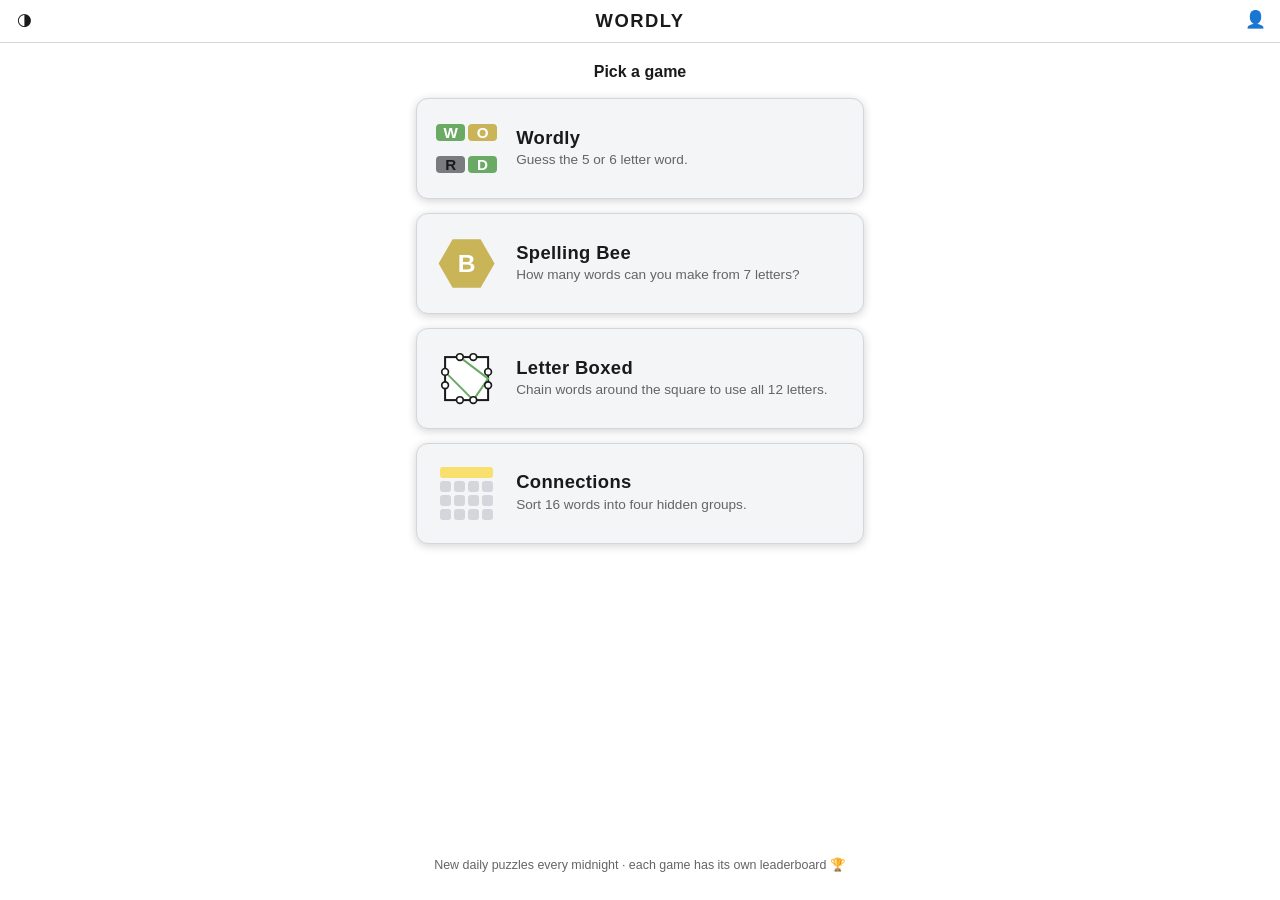
==== public/index.html @ 146ddbc8 "Add Connections; accept NYT-approved Bee words; fit Wordly board to height Connections (/connections" ====
<!DOCTYPE html>
<html lang="en">
<head>
<meta charset="UTF-8">
<meta name="viewport" content="width=device-width, initial-scale=1, viewport-fit=cover, maximum-scale=1">
<meta name="theme-color" content="#121213">
<title>Wordly Games</title>
<script>try{var t=localStorage.getItem("wordly:theme");if(t)document.documentElement.setAttribute("data-theme",t)}catch(e){}</script>
<link rel="stylesheet" href="style.css">
<link rel="stylesheet" href="games.css">
</head>
<body class="game-menu">
<div id="toast-container" class="toast-container" aria-live="polite"></div>

<header class="app-header">
  <div class="header-row title-row">
    <div class="header-side">
      <button id="theme-btn" class="icon-btn" aria-label="Change theme" title="Change theme">&#9681;</button>
    </div>
    <h1 class="app-title">WORDLY</h1>
    <div class="header-side header-side-end">
      <button id="player-btn" class="icon-btn" aria-label="Player profile" title="Player profile">&#128100;</button>
    </div>
  </div>
</header>

<main class="menu-main">
  <p id="menu-greeting" class="menu-greeting">Pick a game</p>

  <a class="game-card" href="/wordly">
    <span class="game-icon icon-wordly" aria-hidden="true">
      <span class="t correct">W</span><span class="t present">O</span><span class="t">R</span><span class="t correct">D</span>
    </span>
    <span class="game-info">
      <span class="game-name">Wordly</span>
      <span class="game-desc">Guess the 5 or 6 letter word.</span>
      <span id="status-wordly" class="game-status"></span>
    </span>
  </a>

  <a class="game-card" href="/bee">
    <span class="game-icon icon-bee" aria-hidden="true">
      <svg viewBox="-60 -54 120 108"><polygon points="50,0 25,43.3 -25,43.3 -50,0 -25,-43.3 25,-43.3"></polygon><text x="0" y="0" dy="0.35em">B</text></svg>
    </span>
    <span class="game-info">
      <span class="game-name">Spelling Bee</span>
      <span class="game-desc">How many words can you make from 7 letters?</span>
      <span id="status-bee" class="game-status"></span>
    </span>
  </a>

  <a class="game-card" href="/boxed">
    <span class="game-icon icon-boxed" aria-hidden="true">
      <svg viewBox="0 0 100 100">
        <rect x="18" y="18" width="64" height="64"></rect>
        <polyline points="40,18 82,50 60,82 18,40"></polyline>
        <circle cx="40" cy="18" r="5"></circle><circle cx="60" cy="18" r="5"></circle>
        <circle cx="82" cy="40" r="5"></circle><circle cx="82" cy="60" r="5"></circle>
        <circle cx="40" cy="82" r="5"></circle><circle cx="60" cy="82" r="5"></circle>
        <circle cx="18" cy="40" r="5"></circle><circle cx="18" cy="60" r="5"></circle>
      </svg>
    </span>
    <span class="game-info">
      <span class="game-name">Letter Boxed</span>
      <span class="game-desc">Chain words around the square to use all 12 letters.</span>
      <span id="status-boxed" class="game-status"></span>
    </span>
  </a>

  <a class="game-card" href="/connections">
    <span class="game-icon icon-connections" aria-hidden="true">
      <span class="c t0 bar"></span>
      <span class="c"></span><span class="c"></span><span class="c"></span><span class="c"></span>
      <span class="c"></span><span class="c"></span><span class="c"></span><span class="c"></span>
      <span class="c"></span><span class="c"></span><span class="c"></span><span class="c"></span>
    </span>
    <span class="game-info">
      <span class="game-name">Connections</span>
      <span class="game-desc">Sort 16 words into four hidden groups.</span>
      <span id="status-connections" class="game-status"></span>
    </span>
  </a>

  <p class="menu-foot">New daily puzzles every midnight · each game has its own leaderboard &#127942;</p>
</main>

<script src="common.js"></script>
<script>
(() => {
  const S = Shared;
  S.initShell({ onNameSaved: greet });

  function greet() {
    const name = S.getPlayerName();
    document.getElementById("menu-greeting").textContent = name ? `Hi ${name} — pick a game` : "Pick a game";
  }

  const today = S.todayDateString();
  const set = (id, text, done) => {
    const el = document.getElementById(id);
    el.textContent = text;
    el.classList.toggle("done", !!done);
  };

  // Wordly: summarize both lengths' daily results.
  const wordly = [5, 6]
    .map((len) => {
      const s = S.load(`wordly:daily:${len}:${today}`);
      if (!s || !s.guesses || !s.guesses.length) return null;
      if (!s.over) return `${len}-letter in progress`;
      return s.won ? `${len}-letter ✓ in ${s.guesses.length}` : `${len}-letter ✗`;
    })
    .filter(Boolean);
  set("status-wordly", wordly.length ? `Today: ${wordly.join(" · ")}` : "Today's words are waiting", wordly.length);

  const bee = S.load(`bee:daily:${today}`);
  if (bee && bee.found && bee.found.length) {
    set("status-bee", `Today: ${bee.rank} · ${bee.score} pts · ${bee.found.length} words`, true);
  } else {
    set("status-bee", "Today's hive is waiting");
  }

  const boxed = S.load(`boxed:daily:${today}`);
  if (boxed && boxed.solved) {
    set("status-boxed", `Today: ✓ solved in ${boxed.words.length} words`, true);
  } else if (boxed && boxed.started) {
    set("status-boxed", "Today: in progress", true);
  } else {
    set("status-boxed", "Today's box is waiting");
  }

  const conn = S.load(`connections:daily:${today}`);
  if (conn && conn.over) {
    set(
      "status-connections",
      conn.won
        ? `Today: ✓ solved · ${conn.mistakes} mistake${conn.mistakes === 1 ? "" : "s"}`
        : `Today: ✗ ${(conn.solved || []).length}/4 groups`,
      true
    );
  } else if (conn && conn.started) {
    set("status-connections", `Today: in progress · ${(conn.solved || []).length}/4 groups`, true);
  } else {
    set("status-connections", "Today's puzzle is waiting");
  }

  greet();
})();
</script>
</body>
</html>
---- public/style.css ----
/* ---------- Theme definitions ---------- */
:root,
[data-theme="dark"] {
  --color-bg: #121213;
  --color-surface: #1a1a1b;
  --color-text: #ffffff;
  --color-text-dim: #9aa0a6;
  --color-border: #3a3a3c;
  --color-border-strong: #565758;
  --color-accent: #538d4e;

  --color-correct: #538d4e;
  --color-present: #b59f3b;
  --color-absent: #3a3a3c;
  --key-text-on-color: #ffffff;

  --color-key-bg: #818384;
  --color-key-text: #ffffff;
  --color-modal-overlay: rgba(0, 0, 0, 0.6);
  --color-danger: #d24949;
}

[data-theme="light"] {
  --color-bg: #ffffff;
  --color-surface: #f4f5f6;
  --color-text: #1a1a1b;
  --color-text-dim: #626466;
  --color-border: #d3d6da;
  --color-border-strong: #878a8c;
  --color-accent: #6aaa64;

  --color-correct: #6aaa64;
  --color-present: #c9b458;
  --color-absent: #787c7e;
  --key-text-on-color: #ffffff;

  --color-key-bg: #d3d6da;
  --color-key-text: #1a1a1b;
  --color-modal-overlay: rgba(0, 0, 0, 0.4);
  --color-danger: #d24949;
}

/* ---------- Neon Standard ---------- */
[data-theme="neon-standard"] {
  --color-on-accent: #000000;
  --color-bg: #0d0e12;
  --color-surface: #15161d;
  --color-text: #ffffff;
  --color-text-dim: #8e95a5;
  --color-border: #2a2d3a;
  --color-border-strong: #3f4458;
  --color-accent: #39ff14;

  --color-correct: #39ff14;
  --color-present: #ffe600;
  --color-absent: #1a1c24;
  --key-text-on-color: #000000;

  --color-key-bg: #222530;
  --color-key-text: #ffffff;
  --color-modal-overlay: rgba(0, 0, 0, 0.8);
  --color-danger: #ff3366;
}

html[data-theme="neon-standard"] .tile.correct {
  box-shadow: 0 0 12px #39ff14, inset 0 0 4px #39ff14 !important;
}
html[data-theme="neon-standard"] .tile.present {
  box-shadow: 0 0 12px #ffe600, inset 0 0 4px #ffe600 !important;
}

/* ---------- Neon City ---------- */
[data-theme="neon-city"] {
  --color-on-accent: #0b071e;
  --color-bg: #0b071e;
  --color-surface: #140e33;
  --color-text: #00e5ff;
  --color-text-dim: #9955ff;
  --color-border: #362a5c;
  --color-border-strong: #8b00ff;
  --color-accent: #00e5ff;

  --color-correct: #8b00ff;
  --color-present: #150f37;
  --color-absent: #150f37;
  --key-text-on-color: #00e5ff;

  --color-key-bg: #1e1542;
  --color-key-text: #00e5ff;
  --color-modal-overlay: rgba(5, 2, 20, 0.85);
  --color-danger: #ff007f;
}

/* Base Tile Styling (Dark Indigo Box with Cyan Text) */
html[data-theme="neon-city"] .tile {
  background: #181238 !important;
  border: 2px solid #362a5c !important;
  color: #bb55ff !important;
  border-radius: 8px !important;
}

/* Filled (Typing before submit) */
html[data-theme="neon-city"] .tile.filled {
  border-color: #00e5ff !important;
  box-shadow: 0 0 6px rgba(0, 229, 255, 0.4) !important;
  color: #00e5ff !important;
}

/* Correct Spot (Purple Background + Cyan Border & Glow + Cyan Text) */
html[data-theme="neon-city"] .tile.correct {
  background: #7a00e6 !important;
  border: 2px solid #00e5ff !important;
  box-shadow: 0 0 12px #00e5ff, inset 0 0 6px #00e5ff !important;
  color: #ffffff !important;
  font-weight: 800;
}

/* Present Spot (Dark Background + Yellow Neon Border & Yellow Glow + Yellow Text) */
html[data-theme="neon-city"] .tile.present {
  background: #150f37 !important;
  border: 2px solid #ffff00 !important;
  box-shadow: 0 0 12px #ffff00, inset 0 0 4px #ffff00 !important;
  color: #ffff00 !important;
  font-weight: 800;
}

/* Absent Spot (Dark Fill + Faint Purple Outline) */
html[data-theme="neon-city"] .tile.absent {
  background: #110b2b !important;
  border: 2px solid #2d2050 !important;
  color: #3e3263 !important;
  box-shadow: none !important;
}

/* ---------- Neon City Keyboard ---------- */
html[data-theme="neon-city"] .key {
  background: #1a123d !important;
  color: #00e5ff !important;
  border: 1px solid #3a2b6e !important;
  border-radius: 6px !important;
  box-shadow: 0 0 4px rgba(139, 0, 255, 0.2) !important;
}

/* Keyboard - Correct Keys (Glowing Purple & Cyan) */
html[data-theme="neon-city"] .key.correct {
  background: #7a00e6 !important;
  color: #ffffff !important;
  border: 1px solid #00e5ff !important;
  box-shadow: 0 0 10px #00e5ff !important;
}

/* Keyboard - Present Keys (Glowing Yellow) */
html[data-theme="neon-city"] .key.present {
  background: #150f37 !important;
  color: #ffff00 !important;
  border: 1px solid #ffff00 !important;
  box-shadow: 0 0 10px #ffff00 !important;
}

/* Keyboard - Absent/Eliminated Keys */
html[data-theme="neon-city"] .key.absent {
  background: #0d0824 !important;
  color: #3e3263 !important;
  border-color: #1e153b !important;
  opacity: 0.5;
  box-shadow: none !important;
}

/* ---------- Neon 80s ---------- */
[data-theme="neon80s"] {
  --color-bg: #050810;
  --color-surface: #0c1226;
  --color-text: #00d9ff;
  --color-text-dim: #ff007f;
  --color-border: #1a2440;
  --color-border-strong: #00d9ff;
  --color-accent: #ff6b00;

  --color-correct: #ff6b00;
  --color-present: #00d9ff;
  --color-absent: #0c1226;
  --key-text-on-color: #050810;

  --color-key-bg: #141c38;
  --color-key-text: #00d9ff;
  --color-modal-overlay: rgba(0, 0, 0, 0.85);
  --color-danger: #ff3b3b;
}

html[data-theme="neon80s"] .tile {
  border: 2px solid #00d9ff !important;
  box-shadow: 0 0 6px #00d9ff !important;
  color: #00d9ff !important;
}

html[data-theme="neon80s"] .tile.correct {
  border: 2px solid #ff007f !important;
  box-shadow: 0 0 12px #ff6b00, 0 0 6px #ff007f !important;
  background: #ff6b00 !important;
  color: #050810 !important;
  font-weight: 800;
}

html[data-theme="neon80s"] .tile.present {
  border: 2px solid #ff6b00 !important;
  box-shadow: 0 0 12px #00d9ff !important;
  background: #00d9ff !important;
  color: #050810 !important;
  font-weight: 800;
}

html[data-theme="neon80s"] .tile.absent {
  border: 2px solid #00d9ff !important;
  box-shadow: 0 0 4px #00d9ff !important;
  color: #00d9ff !important;
  background: #0c1226 !important;
  opacity: 0.8;
}

html[data-theme="neon80s"] .key {
  border: 1px solid #00d9ff !important;
  box-shadow: 0 0 4px rgba(0, 217, 255, 0.3) !important;
}

html[data-theme="neon80s"] .key.correct {
  background: #ff6b00 !important;
  color: #050810 !important;
  border-color: #ff007f !important;
  box-shadow: 0 0 8px #ff6b00 !important;
}

html[data-theme="neon80s"] .key.present {
  background: #00d9ff !important;
  color: #050810 !important;
  border-color: #ff6b00 !important;
  box-shadow: 0 0 8px #00d9ff !important;
}

html[data-theme="neon80s"] .key.absent {
  background: #0c1226 !important;
  color: #2c3d66 !important;
  border-color: #1a2440 !important;
  opacity: 0.5;
  box-shadow: none !important;
}

/* ---------- Synthwave ---------- */
[data-theme="synthwave"] {
  --color-bg: #0d0221;
  --color-surface: #1a0b34;
  --color-text: #f5e9ff;
  --color-text-dim: #a68fd6;
  --color-border: #3a1f66;
  --color-border-strong: #ff2ec4;
  --color-accent: #ff2ec4;

  --color-correct: #00fff0;
  --color-present: #ff2ec4;
  --color-absent: #150a2b;
  --key-text-on-color: #0d0221;

  --color-key-bg: #2a1750;
  --color-key-text: #f5e9ff;
  --color-modal-overlay: rgba(0, 0, 0, 0.7);
  --color-danger: #ff4d6d;
}

/* Base Tile Styling */
html[data-theme="synthwave"] .tile {
  background: #1a0b34 !important;
  border: 2px solid #3a1f66 !important;
  color: #a68fd6 !important;
  border-radius: 8px !important;
}

/* Filled (Typing before submit) */
html[data-theme="synthwave"] .tile.filled {
  border-color: #ff2ec4 !important;
  box-shadow: 0 0 6px rgba(255, 46, 196, 0.4) !important;
  color: #f5e9ff !important;
}

/* Correct Spot (Cyan Fill + Hot Pink Glow Border) */
html[data-theme="synthwave"] .tile.correct {
  background: #00fff0 !important;
  border: 2px solid #ff2ec4 !important;
  box-shadow: 0 0 12px #ff2ec4, inset 0 0 4px #00fff0 !important;
  color: #0d0221 !important;
  font-weight: 800;
}

/* Present Spot (Hot Pink Fill + Cyan Glow Border) */
html[data-theme="synthwave"] .tile.present {
  background: #ff2ec4 !important;
  border: 2px solid #00fff0 !important;
  box-shadow: 0 0 12px #00fff0, inset 0 0 4px #ff2ec4 !important;
  color: #ffffff !important;
  font-weight: 800;
}

/* Absent Spot (Darkened Purple Box) */
html[data-theme="synthwave"] .tile.absent {
  background: #120726 !important;
  border: 2px solid #28124d !important;
  color: #4d3175 !important;
  box-shadow: none !important;
}

/* ---------- Synthwave Keyboard ---------- */
html[data-theme="synthwave"] .key {
  background: #1f0f3d !important;
  color: #f5e9ff !important;
  border: 1px solid #3a1f66 !important;
  border-radius: 6px !important;
  box-shadow: 0 0 4px rgba(255, 46, 196, 0.2) !important;
}

/* Keyboard - Correct Keys (Cyan Fill + Pink Glow) */
html[data-theme="synthwave"] .key.correct {
  background: #00fff0 !important;
  color: #0d0221 !important;
  border: 1px solid #ff2ec4 !important;
  box-shadow: 0 0 10px #ff2ec4 !important;
}

/* Keyboard - Present Keys (Pink Fill + Cyan Glow) */
html[data-theme="synthwave"] .key.present {
  background: #ff2ec4 !important;
  color: #ffffff !important;
  border: 1px solid #00fff0 !important;
  box-shadow: 0 0 10px #00fff0 !important;
}

/* Keyboard - Absent/Eliminated Keys (Dark & Dimmed) */
html[data-theme="synthwave"] .key.absent {
  background: #120726 !important;
  color: #4d3175 !important;
  border-color: #231242 !important;
  opacity: 0.45 !important;
  box-shadow: none !important;
}

/* ---------- Christmas ---------- */
[data-theme="christmas"] {
  --color-bg: #0b2410;
  --color-surface: #123018;
  --color-text: #fdf6f0;
  --color-text-dim: #a8c9ac;
  --color-border: #1f4726;
  --color-border-strong: #2e5c37;
  --color-accent: #c41e3a;

  --color-correct: #2e7d32;
  --color-present: #c41e3a;
  --color-absent: #5a121d;
  --key-text-on-color: #ffffff;

  --color-key-bg: #1f4726;
  --color-key-text: #fdf6f0;
  --color-modal-overlay: rgba(0, 0, 0, 0.65);
  --color-danger: #c41e3a;
}

html[data-theme="christmas"] .tile {
  border: 2px solid #1f4726 !important;
}

html[data-theme="christmas"] .tile.correct {
  background: #2e7d32 !important;
  border: 2px solid #c41e3a !important;
  box-shadow: 0 0 8px #c41e3a !important;
  color: #ffffff !important;
}

html[data-theme="christmas"] .tile.present {
  background: #c41e3a !important;
  border: 2px solid #2e7d32 !important;
  box-shadow: 0 0 8px #2e7d32 !important;
  color: #ffffff !important;
}

html[data-theme="christmas"] .tile.absent {
  background: #123018 !important;
  border: 2px solid #5a121d !important;
  color: #a8c9ac !important;
}

html[data-theme="christmas"] .key.present {
  background: #c41e3a !important;
  color: #ffffff !important;
}

html[data-theme="christmas"] .key.absent {
  background: #5a121d !important;
  color: #d19ca4 !important;
  opacity: 0.8;
}

/* ---------- Spooky ---------- */
[data-theme="spooky"] {
  --color-bg: #060a08;
  --color-surface: #0d140f;
  --color-text: #dff5e1;
  --color-text-dim: #7fa88a;
  --color-border: #1c2e20;
  --color-border-strong: #2c452f;
  --color-accent: #7cb342;

  --color-correct: #4f7942;
  --color-present: #5e3a7e;
  --color-absent: #2a1838; /* Dark Purple for eliminated letters */
  --key-text-on-color: #ffffff;

  --color-key-bg: #1c2e20;
  --color-key-text: #dff5e1;
  --color-modal-overlay: rgba(0, 0, 0, 0.75);
  --color-danger: #c94f4f;
}

html[data-theme="spooky"] .tile {
  border: 2px solid #1c2e20 !important;
}

html[data-theme="spooky"] .tile.correct {
  background: #4f7942 !important; /* Green tile */
  border: 2px solid #5e3a7e !important; /* Purple outline on Green tile */
  box-shadow: 0 0 8px #5e3a7e !important;
  color: #ffffff !important;
}

html[data-theme="spooky"] .tile.present {
  background: #5e3a7e !important; /* Purple tile */
  border: 2px solid #4f7942 !important; /* Green outline on Purple tile */
  box-shadow: 0 0 8px #4f7942 !important;
  color: #ffffff !important;
}

html[data-theme="spooky"] .tile.absent {
  background: #0d140f !important;
  border: 2px solid #2a1838 !important;
  color: #7fa88a !important;
}

html[data-theme="spooky"] .key.present {
  background: #5e3a7e !important;
  color: #ffffff !important;
}

html[data-theme="spooky"] .key.absent {
  background: #2a1838 !important; /* Darker Purple for absent keys */
  color: #9f86b5 !important;
  opacity: 0.8;
}

/* ---------- 3D Glossy Bubblegum ---------- */
/* Light glossy-candy palette (dark text on pale tiles/keys) instead of the
   original dark-navy set, so the vibrant pastel background photo reads at
   near-full brightness instead of needing a heavy dark scrim to keep white
   text legible. */
[data-theme="bubblegum-3d"] {
  --color-bg: #fff6fb;
  --color-surface: #fffaf7;
  --color-text: #4a2c46;
  --color-text-dim: #9b7898;
  --color-border: #f3c6de;
  --color-border-strong: #ff8fc0;
  --color-accent: #ff6fae;

  --color-correct: #6fdcc7;
  --color-present: #ff8fc0;
  --color-absent: #ecd9e6;
  --key-text-on-color: #3a1f38;

  --color-key-bg: #ffeef6;
  --color-key-text: #4a2c46;
  --color-modal-overlay: rgba(74, 44, 70, 0.55);
  --color-danger: #ff4d7a;
}

html[data-theme="bubblegum-3d"] .tile {
  border-radius: 12px !important;
  border-width: 1px !important;
}
html[data-theme="bubblegum-3d"] .tile.correct,
html[data-theme="bubblegum-3d"] .tile.present {
  box-shadow: inset -2px -3px 5px rgba(0, 0, 0, 0.3), inset 2px 2px 5px rgba(255, 255, 255, 0.7) !important;
  font-weight: 800;
}

/* ---------- Ocean ---------- */
[data-theme="ocean"] {
  --color-on-accent: #041421;
  --color-bg: #041421;
  --color-surface: #0a2236;
  --color-text: #e0f7fc;
  --color-text-dim: #5c9ebb;
  --color-border: #133957;
  --color-border-strong: #00f0ff;
  --color-accent: #00f0ff;

  --color-correct: #0b3859;
  --color-present: #082e38;
  --color-absent: #06111a;
  --key-text-on-color: #00f0ff;

  --color-key-bg: #0c2b42;
  --color-key-text: #e0f7fc;
  --color-modal-overlay: rgba(2, 10, 18, 0.85);
  --color-danger: #ff5252;
}

/* Base Tile Styling */
html[data-theme="ocean"] .tile {
  background: #0a2236 !important;
  border: 2px solid #133957 !important;
  color: #5c9ebb !important;
  border-radius: 8px !important;
}

/* Filled (Typing before submit) */
html[data-theme="ocean"] .tile.filled {
  border-color: #00f0ff !important;
  box-shadow: 0 0 8px rgba(0, 240, 255, 0.4) !important;
  color: #e0f7fc !important;
}

/* Correct Spot (Bioluminescent Cyan Glowing Box) */
html[data-theme="ocean"] .tile.correct {
  background: #0b3859 !important;
  border: 2px solid #00f0ff !important;
  box-shadow: 0 0 14px #00f0ff, inset 0 0 6px #00f0ff !important;
  color: #ffffff !important;
  font-weight: 800;
}

/* Present Spot (Seafoam Green Glowing Box) */
html[data-theme="ocean"] .tile.present {
  background: #082e38 !important;
  border: 2px solid #20b2aa !important;
  box-shadow: 0 0 12px #20b2aa, inset 0 0 4px #20b2aa !important;
  color: #a8f5e9 !important;
  font-weight: 800;
}

/* Absent Spot (Dark Deep-Trench Box) */
html[data-theme="ocean"] .tile.absent {
  background: #06111a !important;
  border: 2px solid #0d2233 !important;
  color: #2a4d6c !important;
  box-shadow: none !important;
}

/* ---------- Ocean Keyboard ---------- */
html[data-theme="ocean"] .key {
  background: #0d2b42 !important;
  color: #e0f7fc !important;
  border: 1px solid #1a4263 !important;
  border-radius: 6px !important;
  box-shadow: 0 0 4px rgba(0, 240, 255, 0.2) !important;
}

/* Keyboard - Correct Keys (Cyan Glow) */
html[data-theme="ocean"] .key.correct {
  background: #0b3859 !important;
  color: #ffffff !important;
  border: 1px solid #00f0ff !important;
  box-shadow: 0 0 10px #00f0ff !important;
}

/* Keyboard - Present Keys (Seafoam Glow) */
html[data-theme="ocean"] .key.present {
  background: #082e38 !important;
  color: #a8f5e9 !important;
  border: 1px solid #20b2aa !important;
  box-shadow: 0 0 10px #20b2aa !important;
}

/* Keyboard - Absent/Eliminated Keys (Dark & Faded) */
html[data-theme="ocean"] .key.absent {
  background: #050d14 !important;
  color: #2a4d6c !important;
  border-color: #0c1a26 !important;
  opacity: 0.45 !important;
  box-shadow: none !important;
}

/* ---------- Sunset ---------- */
/* Built around the user's reference photo: blazing red-orange sky over a
   long pier, golden sun at the horizon, electric-blue surf, navy sea.
   Correct = ocean blue (the sky's complement), present = golden sun,
   absent = deep sea navy; coral-orange accents echo the clouds. */
[data-theme="sunset"] {
  --color-bg: #0b1828;
  --color-surface: #11243a;
  --color-text: #fff3e6;
  --color-text-dim: #c9b3a4;
  --color-border: #2b4a6a;
  --color-border-strong: #f0643a;
  --color-accent: #f0643a;
  --color-on-accent: #1a0905;

  --color-correct: #1f8fd0;
  --color-present: #f5b335;
  --color-absent: #0d1d30;
  --key-text-on-color: #1a1205;

  --color-key-bg: #10243a;
  --color-key-text: #fff3e6;
  --color-modal-overlay: rgba(5, 10, 18, 0.82);
  --color-danger: #ff5c5c;
  --bee-center: #f5b335;
  --bee-center-text: #1a1205;
}

html[data-theme="sunset"] .tile {
  background: rgba(11, 26, 44, 0.84) !important;
  border: 2px solid #2b4a6a !important;
  border-radius: 7px !important;
  color: #fff3e6 !important;
}
html[data-theme="sunset"] .tile.filled {
  border-color: #ff8a5c !important;
  box-shadow: 0 0 8px rgba(240, 100, 58, 0.5) !important;
}
html[data-theme="sunset"] .tile.correct {
  background: linear-gradient(160deg, #3bb0ec, #1468a8) !important;
  border: 2px solid #9fe3ff !important;
  box-shadow: 0 0 14px rgba(59, 176, 236, 0.6), inset 0 0 6px rgba(159, 227, 255, 0.45) !important;
  color: #ffffff !important;
  font-weight: 800;
}
html[data-theme="sunset"] .tile.present {
  background: linear-gradient(160deg, #ffd166, #e8962a) !important;
  border: 2px solid #fff0b8 !important;
  box-shadow: 0 0 14px rgba(255, 196, 80, 0.65), inset 0 0 6px rgba(255, 240, 184, 0.5) !important;
  color: #1a1205 !important;
  font-weight: 800;
}
html[data-theme="sunset"] .tile.absent {
  background: #0a1626 !important;
  border: 2px solid #182c44 !important;
  color: #5d7690 !important;
  box-shadow: none !important;
}
html[data-theme="sunset"] .key {
  background: #10243a !important;
  color: #fff3e6 !important;
  border: 1px solid #2f5072 !important;
  border-radius: 7px !important;
  box-shadow: 0 0 4px rgba(240, 100, 58, 0.12) !important;
}
html[data-theme="sunset"] .key.correct {
  background: #1f8fd0 !important;
  color: #ffffff !important;
  border-color: #9fe3ff !important;
  box-shadow: 0 0 10px rgba(59, 176, 236, 0.55) !important;
}
html[data-theme="sunset"] .key.present {
  background: #f5b335 !important;
  color: #1a1205 !important;
  border-color: #fff0b8 !important;
  box-shadow: 0 0 10px rgba(255, 196, 80, 0.55) !important;
}
html[data-theme="sunset"] .key.absent {
  background: #081320 !important;
  color: #5d7690 !important;
  border-color: #142538 !important;
  box-shadow: none !important;
  opacity: 1 !important;
}

/* ---------- Forest ---------- */
/* Built around the user's reference art: a misty night forest split by a
   glowing magenta river, with teal will-o'-wisp lights in the trees.
   Correct = teal glow, present = magenta river glow, absent = the dark
   blue-green of the pines. */
[data-theme="forest"] {
  --color-bg: #020c10;
  --color-surface: #0a1a20;
  --color-text: #e8f4f2;
  --color-text-dim: #93b4bf;
  --color-border: #1c3440;
  --color-border-strong: #3a6a7a;
  --color-accent: #f236c1;
  --color-on-accent: #1a0418;

  --color-correct: #17b89f;
  --color-present: #e232b8;
  --color-absent: #081419;
  --key-text-on-color: #03100f;

  --color-key-bg: #0b1c22;
  --color-key-text: #e8f4f2;
  --color-modal-overlay: rgba(1, 6, 9, 0.82);
  --color-danger: #ff5c7a;
  --bee-center: #f236c1;
  --bee-center-text: #1a0418;
}

html[data-theme="forest"] .tile {
  background: rgba(8, 22, 28, 0.86) !important;
  border: 2px solid #1f3a46 !important;
  border-radius: 7px !important;
  color: #e8f4f2 !important;
}
html[data-theme="forest"] .tile.filled {
  border-color: #3ff0d8 !important;
  box-shadow: 0 0 8px rgba(63, 240, 216, 0.45) !important;
}
html[data-theme="forest"] .tile.correct {
  background: linear-gradient(160deg, #22d6b8, #0f8f7c) !important;
  border: 2px solid #8ffff0 !important;
  box-shadow: 0 0 14px rgba(63, 240, 216, 0.6), inset 0 0 6px rgba(143, 255, 240, 0.45) !important;
  color: #021614 !important;
  font-weight: 800;
}
html[data-theme="forest"] .tile.present {
  background: linear-gradient(160deg, #f65ad0, #b81f95) !important;
  border: 2px solid #ffb3ec !important;
  box-shadow: 0 0 16px rgba(242, 54, 193, 0.7), inset 0 0 6px rgba(255, 179, 236, 0.45) !important;
  color: #ffffff !important;
  font-weight: 800;
}
html[data-theme="forest"] .tile.absent {
  background: #061117 !important;
  border: 2px solid #122630 !important;
  color: #4f6d78 !important;
  box-shadow: none !important;
}
html[data-theme="forest"] .key {
  background: #0b1c22 !important;
  color: #e8f4f2 !important;
  border: 1px solid #1f3a46 !important;
  border-radius: 7px !important;
  box-shadow: 0 0 4px rgba(63, 240, 216, 0.12) !important;
}
html[data-theme="forest"] .key.correct {
  background: #17b89f !important;
  color: #021614 !important;
  border-color: #8ffff0 !important;
  box-shadow: 0 0 10px rgba(63, 240, 216, 0.55) !important;
}
html[data-theme="forest"] .key.present {
  background: #e232b8 !important;
  color: #ffffff !important;
  border-color: #ffb3ec !important;
  box-shadow: 0 0 10px rgba(242, 54, 193, 0.6) !important;
}
html[data-theme="forest"] .key.absent {
  background: #050e13 !important;
  color: #5a7682 !important;
  border-color: #122630 !important;
  box-shadow: none !important;
  opacity: 1;
}

/* ---------- Halloween ---------- */
/* Built around the user's reference art: painted haunted house under an
   orange moon, violet sky, grinning jack-o'-lanterns. Correct = glowing
   pumpkin orange, present = haunted violet, absent = night indigo, with
   candle-yellow edges like the lit windows. */
[data-theme="halloween"] {
  --color-bg: #0e0a24;
  --color-surface: #191138;
  --color-text: #fbeedc;
  --color-text-dim: #c3a9d6;
  --color-border: #3a2a66;
  --color-border-strong: #f59a2a;
  --color-accent: #f5891f;
  --color-on-accent: #1a0c05;

  --color-correct: #f07a1c;
  --color-present: #8e44c4;
  --color-absent: #130d2c;
  --key-text-on-color: #1a0c05;

  --color-key-bg: #1e1442;
  --color-key-text: #fbeedc;
  --color-modal-overlay: rgba(8, 5, 22, 0.84);
  --color-danger: #ff5a5a;
  --bee-center: #f5891f;
  --bee-center-text: #1a0c05;
}

html[data-theme="halloween"] .tile {
  background: rgba(22, 14, 50, 0.88) !important;
  border: 2px solid #3a2a66 !important;
  border-radius: 7px !important;
  color: #fbeedc !important;
}
html[data-theme="halloween"] .tile.filled {
  border-color: #f5c542 !important;
  box-shadow: 0 0 8px rgba(245, 197, 66, 0.45) !important;
}
html[data-theme="halloween"] .tile.correct {
  background: linear-gradient(160deg, #ffa244, #d9560f) !important;
  border: 2px solid #ffd76a !important;
  box-shadow: 0 0 16px rgba(255, 150, 40, 0.7), inset 0 0 8px rgba(255, 215, 106, 0.55) !important;
  color: #1a0c05 !important;
  font-weight: 800;
}
html[data-theme="halloween"] .tile.present {
  background: linear-gradient(160deg, #a45ad8, #5e2a96) !important;
  border: 2px solid #d4a8ff !important;
  box-shadow: 0 0 14px rgba(164, 90, 216, 0.65), inset 0 0 6px rgba(212, 168, 255, 0.45) !important;
  color: #ffffff !important;
  font-weight: 800;
}
html[data-theme="halloween"] .tile.absent {
  background: #0f0a24 !important;
  border: 2px solid #22184a !important;
  color: #6c5c94 !important;
  box-shadow: none !important;
}
html[data-theme="halloween"] .key {
  background: #1e1442 !important;
  color: #fbeedc !important;
  border: 1px solid #3a2a66 !important;
  border-radius: 7px !important;
  box-shadow: 0 0 4px rgba(245, 137, 31, 0.12) !important;
}
html[data-theme="halloween"] .key.correct {
  background: #f07a1c !important;
  color: #1a0c05 !important;
  border-color: #ffd76a !important;
  box-shadow: 0 0 10px rgba(255, 150, 40, 0.6) !important;
}
html[data-theme="halloween"] .key.present {
  background: #8e44c4 !important;
  color: #ffffff !important;
  border-color: #d4a8ff !important;
  box-shadow: 0 0 10px rgba(164, 90, 216, 0.55) !important;
}
html[data-theme="halloween"] .key.absent {
  background: #0c0820 !important;
  color: #6c5c94 !important;
  border-color: #1d1540 !important;
  box-shadow: none !important;
  opacity: 1;
}

/* ---------- Retro Terminal ---------- */
/* Green-phosphor CRT: monospace everything, glowing text, scanlines (see
   the background rule below). Correct = solid lit block, present = dim
   block with a dashed outline, absent = unlit. */
[data-theme="terminal"] {
  --color-bg: #000000;
  --color-surface: #031003;
  --color-text: #33ff33;
  --color-text-dim: #22b022;
  --color-border: #0f3d0f;
  --color-border-strong: #1f8f1f;
  --color-accent: #33ff33;
  --color-on-accent: #000000;

  --color-correct: #33ff33;
  --color-present: #1f9c1f;
  --color-absent: #000000;
  --key-text-on-color: #000000;

  --color-key-bg: #031003;
  --color-key-text: #33ff33;
  --color-modal-overlay: rgba(0, 0, 0, 0.88);
  --color-danger: #ff3333;
  --bee-center: #33ff33;
  --bee-center-text: #000000;
}

html[data-theme="terminal"] body {
  font-family: "Courier New", Consolas, "Lucida Console", ui-monospace, monospace;
  text-shadow: 0 0 4px rgba(51, 255, 51, 0.45);
}
html[data-theme="terminal"] .tile {
  background: rgba(0, 10, 0, 0.88) !important;
  border: 2px solid #0f5a0f !important;
  border-radius: 0 !important;
  color: #33ff33 !important;
}
html[data-theme="terminal"] .tile.filled {
  border-color: #33ff33 !important;
  box-shadow: 0 0 8px rgba(51, 255, 51, 0.5) !important;
}
html[data-theme="terminal"] .tile.correct {
  background: #33ff33 !important;
  border: 2px solid #9dff9d !important;
  box-shadow: 0 0 14px rgba(51, 255, 51, 0.7) !important;
  color: #000000 !important;
  text-shadow: none;
  font-weight: 800;
}
html[data-theme="terminal"] .tile.present {
  background: #0d400d !important;
  border: 2px dashed #33ff33 !important;
  box-shadow: 0 0 8px rgba(51, 255, 51, 0.35) !important;
  color: #8dff8d !important;
  font-weight: 800;
}
html[data-theme="terminal"] .tile.absent {
  background: #000000 !important;
  border: 2px solid #0a260a !important;
  color: #186818 !important;
  box-shadow: none !important;
  text-shadow: none;
}
html[data-theme="terminal"] .key {
  background: #031003 !important;
  color: #33ff33 !important;
  border: 1px solid #1a661a !important;
  border-radius: 2px !important;
}
html[data-theme="terminal"] .key.correct {
  background: #33ff33 !important;
  color: #000000 !important;
  text-shadow: none;
  box-shadow: 0 0 8px rgba(51, 255, 51, 0.6) !important;
}
html[data-theme="terminal"] .key.present {
  background: #0d400d !important;
  color: #8dff8d !important;
  border: 1px dashed #33ff33 !important;
}
html[data-theme="terminal"] .key.absent {
  background: #000000 !important;
  color: #1f7a1f !important;
  border-color: #0a260a !important;
  text-shadow: none;
  opacity: 1;
}

/* ---------- Bubblegum (2D) ---------- */
/* Flat cartoon candy: everything is a "sticker" - white or pastel fill,
   bold plum outline, hard drop shadow. */
[data-theme="bubblegum"] {
  --color-bg: #fff0f6;
  --color-surface: #ffffff;
  --color-text: #5a2a52;
  --color-text-dim: #9a6892;
  --color-border: #e9bcd6;
  --color-border-strong: #5a2a52;
  --color-accent: #ff6fb0;
  --color-on-accent: #ffffff;

  --color-correct: #8fd9a8;
  --color-present: #ffd479;
  --color-absent: #ddd3e6;
  --key-text-on-color: #4a2c45;

  --color-key-bg: #ffffff;
  --color-key-text: #5a2a52;
  --color-modal-overlay: rgba(90, 42, 82, 0.4);
  --color-danger: #e0556f;
}

html[data-theme="bubblegum"] .tile {
  background: #ffffff !important;
  border: 3px solid #5a2a52 !important;
  border-radius: 10px !important;
  box-shadow: 0 4px 0 #5a2a52 !important;
  color: #5a2a52 !important;
}
html[data-theme="bubblegum"] .tile.correct {
  background: #8fd9a8 !important;
  color: #3a1f38 !important;
  font-weight: 800;
}
html[data-theme="bubblegum"] .tile.present {
  background: #ffd479 !important;
  color: #3a1f38 !important;
  font-weight: 800;
}
html[data-theme="bubblegum"] .tile.absent {
  background: #ddd3e6 !important;
  color: #8a6f86 !important;
}
html[data-theme="bubblegum"] .key {
  background: #ffffff !important;
  color: #5a2a52 !important;
  border: 2.5px solid #5a2a52 !important;
  border-radius: 10px !important;
  box-shadow: 0 3px 0 #5a2a52 !important;
}
html[data-theme="bubblegum"] .key:active {
  transform: translateY(2px);
  box-shadow: 0 1px 0 #5a2a52 !important;
}
html[data-theme="bubblegum"] .key.correct {
  background: #8fd9a8 !important;
  color: #3a1f38 !important;
}
html[data-theme="bubblegum"] .key.present {
  background: #ffd479 !important;
  color: #3a1f38 !important;
}
html[data-theme="bubblegum"] .key.absent {
  background: #ddd3e6 !important;
  color: #9a869a !important;
  opacity: 0.85;
}

/* ---------- Art Deco ---------- */
/* 1920s black-and-gold: sharp corners, gold hairline frames, a gold
   correct tile with an inner double-line, emerald present tiles. */
[data-theme="art-deco"] {
  --color-bg: #07090d;
  --color-surface: #0f151c;
  --color-text: #f3e6c4;
  --color-text-dim: #b3a172;
  --color-border: #3a3322;
  --color-border-strong: #d4af37;
  --color-accent: #d4af37;
  --color-on-accent: #0b0f14;

  --color-correct: #d4af37;
  --color-present: #1f6f63;
  --color-absent: #0b0f14;
  --key-text-on-color: #0b0f14;

  --color-key-bg: #0f151c;
  --color-key-text: #e8d5a3;
  --color-modal-overlay: rgba(3, 4, 6, 0.85);
  --color-danger: #d9534f;
  --bee-center: #d4af37;
  --bee-center-text: #0b0f14;
}

html[data-theme="art-deco"] body {
  font-family: Futura, "Century Gothic", "Avenir Next", "Trebuchet MS", "Helvetica Neue", Arial, sans-serif;
}
html[data-theme="art-deco"] .app-title {
  letter-spacing: 0.3em;
  color: #e8c860;
}
html[data-theme="art-deco"] .tile {
  background: rgba(11, 15, 20, 0.9) !important;
  border: 1px solid #6b5a2a !important;
  border-radius: 0 !important;
  color: #f3e6c4 !important;
}
html[data-theme="art-deco"] .tile.filled {
  border-color: #d4af37 !important;
  box-shadow: inset 0 0 0 3px #0b0f14, inset 0 0 0 4px rgba(212, 175, 55, 0.6) !important;
}
html[data-theme="art-deco"] .tile.correct {
  background: linear-gradient(160deg, #f3dc8a, #d4af37 50%, #9c7a22) !important;
  border: 1px solid #f3dc8a !important;
  box-shadow: inset 0 0 0 3px #e8c860, inset 0 0 0 4px #0b0f14, 0 0 10px rgba(212, 175, 55, 0.45) !important;
  color: #0b0f14 !important;
  font-weight: 800;
}
html[data-theme="art-deco"] .tile.present {
  background: linear-gradient(160deg, #23806f, #14524a) !important;
  border: 1px solid #d4af37 !important;
  box-shadow: inset 0 0 0 3px #1c6a5e, inset 0 0 0 4px #d4af37 !important;
  color: #f3e6c4 !important;
  font-weight: 800;
}
html[data-theme="art-deco"] .tile.absent {
  background: #090c10 !important;
  border: 1px solid #221f16 !important;
  color: #5c5440 !important;
  box-shadow: none !important;
}
html[data-theme="art-deco"] .key {
  background: #0f151c !important;
  color: #e8d5a3 !important;
  border: 1px solid #6b5a2a !important;
  border-radius: 0 !important;
  letter-spacing: 0.05em;
}
html[data-theme="art-deco"] .key.correct {
  background: linear-gradient(160deg, #f3dc8a, #b8902a) !important;
  color: #0b0f14 !important;
  border-color: #f3dc8a !important;
}
html[data-theme="art-deco"] .key.present {
  background: #1f6f63 !important;
  color: #f3e6c4 !important;
  border-color: #d4af37 !important;
}
html[data-theme="art-deco"] .key.absent {
  background: #07090d !important;
  color: #6e6650 !important;
  border-color: #221f16 !important;
  opacity: 1;
}

/* Respect system preference until user picks explicitly */
@media (prefers-color-scheme: light) {
  :root:not([data-theme]) {
    --color-bg: #ffffff;
    --color-surface: #f4f5f6;
    --color-text: #1a1a1b;
    --color-text-dim: #626466;
    --color-border: #d3d6da;
    --color-border-strong: #878a8c;
    --color-accent: #6aaa64;
    --color-correct: #6aaa64;
    --color-present: #c9b458;
    --color-absent: #787c7e;
    --key-text-on-color: #ffffff;
    --color-key-bg: #d3d6da;
    --color-key-text: #1a1a1b;
    --color-modal-overlay: rgba(0, 0, 0, 0.4);
    --color-danger: #d24949;
  }
}

/* ---------- Base ---------- */
:root {
  --tile-gap: 7px;
}

* {
  box-sizing: border-box;
  -webkit-tap-highlight-color: transparent;
}

html, body {
  height: 100%;
}

body {
  margin: 0;
  background: var(--color-bg);
  color: var(--color-text);
  font-family: "Helvetica Neue", Arial, "Segoe UI", sans-serif;
  display: flex;
  flex-direction: column;
  min-height: 100dvh;
  overflow-x: hidden;
  transition: background-color 0.2s ease, color 0.2s ease;
}
/* ---------- Theme background images ---------- */
/* Tiles and keys always paint a solid theme color, so they stay readable
   no matter what's behind them. The header title, timer, and icon buttons
      sit directly on the page background with no box of their own, so each
   image below is paired with a scrim tuned to that image's brightness (dark
   for a dark image + light theme text, light for a bright image + dark
   theme text) to keep that text legible while still letting the art show
   through. */
[data-theme="ocean"] body,
[data-theme="christmas"] body,
[data-theme="spooky"] body,
[data-theme="bubblegum-3d"] body,
[data-theme="sunset"] body,
[data-theme="neon-standard"] body,
[data-theme="neon-city"] body,
[data-theme="neon80s"] body,
[data-theme="synthwave"] body,
[data-theme="forest"] body,
[data-theme="halloween"] body,
[data-theme="terminal"] body,
[data-theme="bubblegum"] body,
[data-theme="art-deco"] body {
  background-size: cover;
  background-position: center top;
  background-repeat: no-repeat;
  background-color: var(--color-bg);
}

/* All the art above is portrait-framed for phones. `cover` on a wide/short
   desktop window forces the image to stretch to the viewport's width, which
   pushes most of a tall image's height off-screen — often leaving just a
   sliver of sky or wall instead of the actual scene. Past this breakpoint
   (viewport wider than it is tall) we switch to `contain` instead, so the
   whole image is always visible, letterboxed left/right against the theme's
   own background color rather than cropped. */
@media (min-aspect-ratio: 1/1) {
  [data-theme="ocean"] body,
  [data-theme="christmas"] body,
  [data-theme="spooky"] body,
  [data-theme="bubblegum-3d"] body,
  [data-theme="sunset"] body,
  [data-theme="neon-standard"] body,
  [data-theme="neon-city"] body,
  [data-theme="neon80s"] body,
  [data-theme="synthwave"] body,
  [data-theme="forest"] body,
  [data-theme="halloween"] body,
  [data-theme="terminal"] body,
  [data-theme="bubblegum"] body,
  [data-theme="art-deco"] body {
    background-size: contain;
    background-position: center top;
  }
}

[data-theme="ocean"] body {
  background-image:
    linear-gradient(180deg, rgba(2, 10, 18, 0.75) 0%, rgba(2, 10, 18, 0.42) 25%, rgba(2, 10, 18, 0.32) 100%),
    url("images/themes/ocean.jpg");
}

[data-theme="christmas"] body {
  background-image:
    linear-gradient(rgba(4, 12, 7, 0.4), rgba(4, 12, 7, 0.4)),
    url("images/themes/christmas.jpg");
}

[data-theme="spooky"] body {
  background-image:
    linear-gradient(rgba(2, 4, 3, 0.42), rgba(2, 4, 3, 0.42)),
    url("images/themes/spooky.jpg");
}

[data-theme="bubblegum-3d"] body {
  /* Tiles/keys and body text switched to a dark-on-light palette for this
     theme (see the theme block above), so the image no longer needs a dark
     scrim to keep text legible — just a faint warm-white wash to keep the
     header text crisp without muting the candy colors. */
  background-image:
    linear-gradient(rgba(255, 250, 252, 0.15), rgba(255, 250, 252, 0.15)),
    url("images/themes/bubblegum-3d.jpg");
}

[data-theme="sunset"] body {
  /* User-supplied reference photo: red-orange sunset over a pier, golden
     horizon, electric-blue surf. The sky behind the header is bright, so
     it gets a darker band there; the rest only a light wash. */
  background-image:
    linear-gradient(180deg, rgba(10, 6, 14, 0.62) 0%, rgba(10, 6, 14, 0.3) 14%, rgba(10, 6, 14, 0.14) 40%, rgba(10, 6, 14, 0.2) 100%),
    url("images/themes/sunset.webp");
}

[data-theme="neon-standard"] body {
  /* User-supplied reference art: green/gold neon tubing along a brick
     room's ceiling corner. The glow sits right at the top of the image,
     which lines up with center-top positioning under the header. */
  background-image:
    linear-gradient(rgba(2, 4, 2, 0.25), rgba(2, 4, 2, 0.25)),
    url("images/themes/neon-standard.webp");
}

[data-theme="neon-city"] body {
  /* User-supplied reference art: wireframe cyberpunk street lined with
     glowing cyan/magenta/gold skyscrapers, in the theme's palette. */
  background-image:
    linear-gradient(rgba(3, 1, 12, 0.25), rgba(3, 1, 12, 0.25)),
    url("images/themes/neon-city.webp");
}

[data-theme="neon80s"] body {
  /* User-supplied reference art: retro arcade row (Pac-Man, Galaga,
     Centipede cabinets) under a magenta/cyan neon ceiling, with retro
     sneakers, boomboxes, and a Rubik's cube scattered on the floor. */
  background-image:
    linear-gradient(rgba(2, 3, 8, 0.25), rgba(2, 3, 8, 0.25)),
    url("images/themes/neon80s.webp");
}

[data-theme="synthwave"] body {
  /* User-supplied reference art: outrun sunset grid in the theme's
     pink/cyan/purple palette. */
  background-image:
    linear-gradient(rgba(4, 1, 14, 0.22), rgba(4, 1, 14, 0.22)),
    url("images/themes/synthwave.webp");
}

[data-theme="forest"] body {
  /* User-supplied reference art: misty night forest with a glowing
     magenta river and teal lights. The top of the image is pale fog, so
     it gets a darker band behind the header text. */
  background-image:
    linear-gradient(180deg, rgba(1, 8, 12, 0.72) 0%, rgba(1, 8, 12, 0.38) 16%, rgba(1, 8, 12, 0.22) 100%),
    url("images/themes/forest.webp");
}

[data-theme="halloween"] body {
  /* User-supplied reference art: painted haunted house, orange moon,
     violet sky, jack-o'-lanterns. Light top wash keeps the header crisp. */
  background-image:
    linear-gradient(180deg, rgba(8, 5, 22, 0.6) 0%, rgba(8, 5, 22, 0.25) 14%, rgba(8, 5, 22, 0.18) 100%),
    url("images/themes/halloween.webp");
}

[data-theme="terminal"] body {
  /* Hand-built SVG CRT screen (boot log, hex dump, vignette) under a CSS
     scanline layer, so the lines stay crisp at any screen size. */
  background-image:
    repeating-linear-gradient(0deg, rgba(0, 0, 0, 0.28) 0 1px, transparent 1px 3px),
    url("images/themes/terminal.svg");
}

[data-theme="bubblegum"] body {
  /* Hand-built SVG: flat cartoon bubbles, sprinkles, scalloped cloud
     band, candy-stripe wave. Light image + dark text, so no dark scrim. */
  background-image: url("images/themes/bubblegum.svg");
}

[data-theme="art-deco"] body {
  /* Hand-built SVG: gold sunburst fan, double frame lines with chevrons,
     stepped skyline with lit windows. */
  /* Darker band behind the header so the title doesn't sit on the fan. */
  background-image:
    linear-gradient(180deg, rgba(3, 4, 6, 0.8) 0, rgba(3, 4, 6, 0.35) 90px, rgba(3, 4, 6, 0.12) 220px),
    url("images/themes/art-deco.svg");
}


button {
  font-family: inherit;
}

/* ---------- Header ---------- */
.app-header {
  display: flex;
  flex-direction: column;
  gap: 0.3rem;
  padding: 0.35rem 0.6rem;
  border-bottom: 1px solid var(--color-border);
  flex-shrink: 0;
}

.header-row {
  display: flex;
  align-items: center;
  justify-content: space-between;
  gap: 0.4rem;
}

/* Title row: side button groups in equal-width columns so the title stays
   centered no matter how many buttons sit on each side. */
.title-row {
  display: grid;
  grid-template-columns: 1fr auto 1fr;
}

.header-side {
  display: flex;
  align-items: center;
  gap: 0.2rem;
}

.header-side-end {
  justify-content: flex-end;
}

a.icon-btn {
  text-decoration: none;
  font-size: 1.25rem;
}

.controls-row {
  justify-content: center;
  flex-wrap: wrap;
  gap: 0.35rem;
}

.app-title {
  font-size: 1.15rem;
  font-weight: 700;
  letter-spacing: 0.08em;
  margin: 0;
}

.icon-btn {
  background: none;
  border: none;
  color: var(--color-text);
  font-size: 1.05rem;
  width: 1.9rem;
  height: 1.9rem;
  border-radius: 50%;
  cursor: pointer;
  display: flex;
  align-items: center;
  justify-content: center;
  line-height: 1;
  flex-shrink: 0;
}

.icon-btn:hover,
.icon-btn:active {
  background: var(--color-surface);
}

.length-toggle {
  display: flex;
  border: 1px solid var(--color-border-strong);
  border-radius: 999px;
  overflow: hidden;
}

.len-btn {
  background: none;
  border: none;
  color: var(--color-text);
  padding: 0.28rem 0.6rem;
  font-size: 0.75rem;
  font-weight: 700;
  cursor: pointer;
}

.len-btn.active {
  background: var(--color-accent);
  color: var(--color-on-accent, #fff);
}

.mode-toggle {
  display: flex;
  border: 1px solid var(--color-border-strong);
  border-radius: 999px;
  overflow: hidden;
}

.mode-btn {
  background: none;
  border: none;
  color: var(--color-text);
  padding: 0.28rem 0.6rem;
  font-size: 0.72rem;
  font-weight: 700;
  cursor: pointer;
}

.mode-btn.active {
  background: var(--color-accent);
  color: var(--color-on-accent, #fff);
}

/* ---------- Board ---------- */
.game-main {
  flex: 1 1 auto;
  display: flex;
  flex-direction: column;
  align-items: center;
  justify-content: center;
  padding: 0.5rem;
  min-height: 0;
  gap: 0.4rem;
}

.daily-timer {
  flex-shrink: 0;
  font-size: 0.95rem;
  font-weight: 700;
  font-variant-numeric: tabular-nums;
  color: var(--color-text-dim);
  letter-spacing: 0.04em;
}

.board {
  display: grid;
  gap: var(--tile-gap);
  width: 100%;
  max-width: 360px;
  flex: 0 0 auto;
  margin: 0 auto;
  align-content: center;
}

/* fitBoard() in wordly.js sets --tile-size; letters scale with the tile. */
.board .tile {
  font-size: calc(var(--tile-size, 62px) * 0.44);
}

.name-gate {
  max-width: 320px;
  width: 100%;
  margin: 0 auto;
  text-align: center;
  padding: 1.5rem;
}

.name-gate h2 {
  margin-top: 0;
}

.name-gate p {
  color: var(--color-text-dim);
  font-size: 0.9rem;
}

.board-row {
  display: grid;
  gap: var(--tile-gap);
  grid-auto-flow: column;
  min-height: 0;
}

.tile {
  aspect-ratio: 1 / 1;
  min-height: 0;
  min-width: 0;
  background: var(--color-surface);
  border: 2px solid var(--color-border);
  display: flex;
  align-items: center;
  justify-content: center;
  font-size: clamp(1rem, 6vw, 1.8rem);
  font-weight: 700;
  text-transform: uppercase;
  border-radius: 4px;
  color: var(--color-text);
  user-select: none;
  transition: transform 0.15s ease, opacity 0.2s ease;
}

/* Rows not yet reached fade out (whatever theme background is behind the
   board shows through), so the row you're actively guessing on stands out.
   Already-submitted rows and the row you're currently typing in are
   untouched — this only ever targets empty, not-yet-played rows. */
.row-pending .tile {
  opacity: 0.28;
}

.tile.filled {
  border-color: var(--color-border-strong);
}

.tile.pop {
  animation: pop 0.1s ease;
}

@keyframes pop {
  0% { transform: scale(1); }
  40% { transform: scale(1.08); }
  100% { transform: scale(1); }
}

.tile.flip {
  animation: flip 0.5s ease forwards;
}

@keyframes flip {
  0% { transform: rotateX(0); }
  50% { transform: rotateX(90deg); }
  51% { transform: rotateX(90deg); }
  100% { transform: rotateX(0); }
}

.tile.correct,
.tile.present {
  color: var(--key-text-on-color);
  border-color: transparent;
}

.tile.absent {
  color: var(--color-text);
  border-color: transparent;
}

.tile.correct { background: var(--color-correct); }
.tile.present { background: var(--color-present); }
.tile.absent { background: var(--color-absent); }

.board-row.shake {
  animation: shake 0.4s ease;
}

@keyframes shake {
  10%, 90% { transform: translateX(-2px); }
  20%, 80% { transform: translateX(4px); }
  30%, 50%, 70% { transform: translateX(-8px); }
  40%, 60% { transform: translateX(8px); }
}

.board-row.win .tile {
  animation: bounce 0.5s ease;
}

@keyframes bounce {
  0%, 100% { transform: translateY(0); }
  30% { transform: translateY(-18%); }
  50% { transform: translateY(0); }
}

/* ---------- Keyboard ---------- */
.keyboard-wrap {
  flex-shrink: 0;
  padding: 0.3rem 0.3rem calc(0.35rem + env(safe-area-inset-bottom));
}

.keyboard {
  display: flex;
  flex-direction: column;
  gap: 5px;
  max-width: 500px;
  margin: 0 auto;
}

.keyboard-row {
  display: flex;
  gap: 5px;
  justify-content: center;
}

.key {
  flex: 1;
  max-width: 44px;
  min-width: 24px;
  height: 46px;
  border: none;
  border-radius: 4px;
  background: var(--color-key-bg);
  color: var(--color-key-text);
  font-weight: 700;
  font-size: 0.85rem;
  text-transform: uppercase;
  display: flex;
  align-items: center;
  justify-content: center;
  cursor: pointer;
}

.key:active {
  filter: brightness(0.85);
}

.key.wide {
  flex: 1.6;
  max-width: 70px;
  font-size: 0.65rem;
}

.key.correct { background: var(--color-correct); color: var(--key-text-on-color); }
.key.present { background: var(--color-present); color: var(--key-text-on-color); }
.key.absent { background: var(--color-absent); color: var(--color-text); opacity: 0.7; }

/* ---------- Toast ---------- */
.toast-container {
  position: fixed;
  top: 1rem;
  left: 50%;
  transform: translateX(-50%);
  z-index: 100;
  display: flex;
  flex-direction: column;
  align-items: center;
  gap: 0.5rem;
  pointer-events: none;
}

.toast {
  background: var(--color-text);
  color: var(--color-bg);
  padding: 0.6rem 1rem;
  border-radius: 6px;
  font-weight: 700;
  font-size: 0.9rem;
  box-shadow: 0 2px 8px rgba(0,0,0,0.3);
  animation: toast-in 0.15s ease, toast-out 0.15s ease 1.1s forwards;
}

@keyframes toast-in {
  from { opacity: 0; transform: translateY(-10px); }
  to { opacity: 1; transform: translateY(0); }
}

@keyframes toast-out {
  to { opacity: 0; }
}

/* ---------- Modals ---------- */
.modal-overlay {
  position: fixed;
  inset: 0;
  background: var(--color-modal-overlay);
  display: flex;
  align-items: center;
  justify-content: center;
  z-index: 200;
  padding: 1rem;
}

.hidden {
  display: none !important;
}

.modal {
  background: var(--color-bg);
  color: var(--color-text);
  border: 1px solid var(--color-border);
  border-radius: 8px;
  padding: 1.5rem;
  max-width: 360px;
  width: 100%;
  max-height: 85vh;
  overflow-y: auto;
  position: relative;
}

.modal-wide {
  max-width: 480px;
}

.modal h2 {
  margin-top: 0;
}

.modal-close {
  position: absolute;
  top: 0.5rem;
  right: 0.5rem;
  background: none;
  border: none;
  color: var(--color-text);
  font-size: 1.5rem;
  cursor: pointer;
  width: 2rem;
  height: 2rem;
}

.help-list {
  padding-left: 1.1rem;
  font-size: 0.9rem;
}

.example-row {
  display: grid;
  grid-template-columns: repeat(5, 32px);
  gap: 4px;
  margin: 0.5rem 0 0.25rem;
}

.example-row .tile {
  font-size: 1rem;
  border-radius: 3px;
}

.example-text {
  font-size: 0.85rem;
  color: var(--color-text-dim);
  margin-top: 0;
}

.theme-list {
  display: flex;
  flex-direction: column;
  gap: 0.5rem;
}

.theme-option {
  display: flex;
  align-items: center;
  gap: 0.75rem;
  padding: 0.6rem 0.75rem;
  border: 1px solid var(--color-border);
  border-radius: 6px;
  background: var(--color-surface);
  color: var(--color-text);
  cursor: pointer;
  font-size: 1rem;
  text-align: left;
}

.theme-option.active {
  border-color: var(--color-accent);
  box-shadow: 0 0 0 1px var(--color-accent);
}

.theme-swatch {
  width: 1.5rem;
  height: 1.5rem;
  border-radius: 50%;
  flex-shrink: 0;
  border: 1px solid var(--color-border-strong);
}

.result-word {
  font-size: 1.4rem;
  font-weight: 700;
  letter-spacing: 0.05em;
  text-transform: uppercase;
}

.result-countdown {
  color: var(--color-text-dim);
  font-size: 0.9rem;
  margin-top: -0.25rem;
}

.result-stats {
  display: flex;
  gap: 0.75rem;
  margin: 0.75rem 0;
}

.result-stat {
  flex: 1;
  background: var(--color-surface);
  border: 1px solid var(--color-border);
  border-radius: 6px;
  padding: 0.5rem 0.6rem;
  display: flex;
  flex-direction: column;
  gap: 0.15rem;
}

.result-stat-label {
  font-size: 0.7rem;
  text-transform: uppercase;
  letter-spacing: 0.04em;
  color: var(--color-text-dim);
}

.result-stat-value {
  font-size: 1.05rem;
  font-weight: 700;
}

.text-input {
  width: 100%;
  padding: 0.7rem 0.9rem;
  border: 1px solid var(--color-border-strong);
  border-radius: 6px;
  background: var(--color-surface);
  color: var(--color-text);
  font-size: 1rem;
  margin-bottom: 0.5rem;
}

.text-input:focus {
  outline: none;
  border-color: var(--color-accent);
}

.leaderboard-tabs {
  display: flex;
  border: 1px solid var(--color-border-strong);
  border-radius: 999px;
  overflow: hidden;
  width: fit-content;
  margin-bottom: 1rem;
}

.lb-tab {
  background: none;
  border: none;
  color: var(--color-text);
  padding: 0.4rem 0.9rem;
  font-size: 0.85rem;
  font-weight: 700;
  cursor: pointer;
}

.lb-tab.active {
  background: var(--color-accent);
  color: var(--color-on-accent, #fff);
}

.leaderboard-content {
  overflow-x: auto;
}

.lb-status {
  color: var(--color-text-dim);
  font-size: 0.9rem;
}

.lb-table {
  width: 100%;
  border-collapse: collapse;
  font-size: 0.85rem;
}

.lb-table th,
.lb-table td {
  padding: 0.5rem 0.4rem;
  text-align: left;
  border-bottom: 1px solid var(--color-border);
  white-space: nowrap;
}

.lb-table th {
  color: var(--color-text-dim);
  font-weight: 700;
  font-size: 0.7rem;
  text-transform: uppercase;
  letter-spacing: 0.03em;
}

.primary-btn {
  background: var(--color-accent);
  color: var(--color-on-accent, #fff);
  border: none;
  border-radius: 6px;
  padding: 0.7rem 1.2rem;
  font-size: 1rem;
  font-weight: 700;
  cursor: pointer;
  width: 100%;
  margin-top: 0.5rem;
}

/* ---------- Small screens ---------- */
@media (max-width: 380px) {
  .app-title {
    font-size: 1.05rem;
  }
  .key {
    font-size: 0.75rem;
  }
  .controls-row {
    gap: 0.3rem;
  }
}

/* ---------- Short viewports ---------- */
@media (max-height: 700px) {
  .app-header {
    padding: 0.3rem 0.6rem;
    gap: 0.25rem;
  }
  .game-main {
    padding: 0.3rem;
    gap: 0.2rem;
  }
  .daily-timer {
    font-size: 0.85rem;
  }
  :root {
    --tile-gap: 5px;
  }
  .keyboard-wrap {
    padding: 0.25rem 0.25rem calc(0.25rem + env(safe-area-inset-bottom));
  }
  .keyboard {
    gap: 4px;
  }
  .key {
    height: 42px;
  }
  .tile {
    font-size: clamp(0.9rem, 5.5vw, 1.6rem);
  }
}

@media (max-height: 580px) {
  .app-title {
    font-size: 1rem;
  }
  .icon-btn {
    width: 1.7rem;
    height: 1.7rem;
    font-size: 0.95rem;
  }
  .key {
    height: 36px;
    font-size: 0.7rem;
  }
  :root {
    --tile-gap: 4px;
  }
  .tile {
    font-size: clamp(0.8rem, 5vw, 1.4rem);
  }
}
---- public/games.css ----
/* Styles for the game menu, Spelling Bee, and Letter Boxed. Loaded after
   style.css, so every theme's custom properties apply here too. */

/* ---------- Shared bits ---------- */
.pill-btn {
  background: var(--color-surface);
  color: var(--color-text);
  border: 1px solid var(--color-border-strong);
  border-radius: 999px;
  padding: 0.65rem 1.15rem;
  min-width: 5.5rem;
  font-size: 0.95rem;
  font-weight: 600;
  cursor: pointer;
}

.pill-btn:active {
  filter: brightness(0.85);
}

.pill-btn.round {
  min-width: 0;
  width: 3rem;
  height: 3rem;
  padding: 0;
  font-size: 1.35rem;
  display: inline-flex;
  align-items: center;
  justify-content: center;
}

.link-btn {
  background: none;
  border: none;
  color: var(--color-text-dim);
  font-size: 0.85rem;
  text-decoration: underline;
  cursor: pointer;
  padding: 0.3rem;
}

.help-subhead {
  margin: 1rem 0 0.25rem;
  font-size: 1rem;
}

.help-keys {
  font-size: 0.8rem;
  color: var(--color-text-dim);
}

kbd {
  border: 1px solid var(--color-border-strong);
  border-radius: 4px;
  padding: 0 0.3rem;
  font-size: 0.75rem;
  font-family: inherit;
}

.result-text {
  font-size: 1rem;
  font-weight: 600;
  letter-spacing: 0.03em;
}

.result-stats small {
  font-size: 0.7rem;
  font-weight: 400;
  color: var(--color-text-dim);
}

.lb-table tr.lb-me td {
  font-weight: 700;
  color: var(--color-accent);
}

@keyframes game-shake {
  10%, 90% { transform: translateX(-2px); }
  20%, 80% { transform: translateX(4px); }
  30%, 50%, 70% { transform: translateX(-7px); }
  40%, 60% { transform: translateX(7px); }
}

.shake {
  animation: game-shake 0.4s ease;
}

/* ---------- Menu ---------- */
.menu-main {
  flex: 1 1 auto;
  width: 100%;
  max-width: 480px;
  margin: 0 auto;
  padding: 1rem 1rem calc(1rem + env(safe-area-inset-bottom));
  display: flex;
  flex-direction: column;
  gap: 0.85rem;
}

.menu-greeting {
  margin: 0.25rem 0 0.25rem;
  text-align: center;
  font-weight: 600;
  color: var(--color-text);
}

.game-card {
  display: flex;
  align-items: center;
  gap: 1rem;
  padding: 1rem;
  background: var(--color-surface);
  border: 1px solid var(--color-border);
  border-radius: 12px;
  color: var(--color-text);
  text-decoration: none;
  box-shadow: 0 2px 10px rgba(0, 0, 0, 0.18);
  transition: transform 0.12s ease, border-color 0.12s ease;
}

.game-card:hover,
.game-card:focus-visible {
  border-color: var(--color-accent);
  transform: translateY(-1px);
}

.game-card:active {
  transform: scale(0.99);
}

.game-icon {
  flex-shrink: 0;
  width: 4.2rem;
  height: 4.2rem;
  display: flex;
  align-items: center;
  justify-content: center;
}

.game-icon svg {
  width: 100%;
  height: 100%;
  overflow: visible;
}

.icon-wordly {
  display: grid;
  grid-template-columns: repeat(2, 1fr);
  gap: 3px;
  padding: 0.2rem;
}

.icon-wordly .t {
  display: flex;
  align-items: center;
  justify-content: center;
  font-weight: 800;
  font-size: 0.95rem;
  border-radius: 4px;
  background: var(--color-absent);
  color: var(--color-text);
}

.icon-wordly .t.correct {
  background: var(--color-correct);
  color: var(--key-text-on-color);
}

.icon-wordly .t.present {
  background: var(--color-present);
  color: var(--key-text-on-color);
}

.icon-bee polygon {
  fill: var(--bee-center, var(--color-present));
}

.icon-bee text {
  fill: var(--bee-center-text, var(--key-text-on-color));
  font-size: 44px;
  font-weight: 800;
  text-anchor: middle;
}

.icon-boxed rect {
  fill: var(--color-bg);
  stroke: var(--color-text);
  stroke-width: 3;
}

.icon-boxed polyline {
  fill: none;
  stroke: var(--color-accent);
  stroke-width: 3;
  stroke-linejoin: round;
}

.icon-boxed circle {
  fill: var(--color-bg);
  stroke: var(--color-text);
  stroke-width: 2.5;
}

.game-info {
  display: flex;
  flex-direction: column;
  gap: 0.2rem;
  min-width: 0;
}

.game-name {
  font-size: 1.15rem;
  font-weight: 800;
  letter-spacing: 0.02em;
}

.game-desc {
  font-size: 0.85rem;
  color: var(--color-text-dim);
}

.game-status {
  font-size: 0.78rem;
  font-weight: 600;
  color: var(--color-text-dim);
}

.game-status.done {
  color: var(--color-accent);
}

.menu-foot {
  margin-top: auto;
  text-align: center;
  font-size: 0.78rem;
  color: var(--color-text-dim);
}

/* ---------- Spelling Bee ---------- */
.bee-main {
  justify-content: flex-start;
}

.bee-game {
  width: 100%;
  max-width: 440px;
  flex: 1 1 auto;
  min-height: 0;
  display: flex;
  flex-direction: column;
  align-items: center;
  gap: 0.55rem;
}

.bee-rank {
  width: 100%;
  display: flex;
  align-items: center;
  gap: 0.7rem;
  background: none;
  border: none;
  color: var(--color-text);
  padding: 0.35rem 0.1rem;
  cursor: pointer;
}

.bee-rank-name {
  font-weight: 800;
  font-size: 0.95rem;
  min-width: 6.2rem;
  text-align: left;
}

.bee-track {
  position: relative;
  flex: 1;
  height: 12px;
  display: flex;
  align-items: center;
}

.bee-track::before {
  content: "";
  position: absolute;
  left: 0;
  right: 0;
  height: 2px;
  background: var(--color-border-strong);
}

.bee-track-fill {
  position: absolute;
  left: 0;
  height: 2px;
  background: var(--bee-center, var(--color-present));
  transition: width 0.3s ease;
}

.bee-track-dots {
  position: relative;
  width: 100%;
  display: flex;
  justify-content: space-between;
  align-items: center;
}

.bee-dot {
  width: 9px;
  height: 9px;
  border-radius: 50%;
  background: var(--color-border-strong);
}

.bee-dot.done {
  background: var(--bee-center, var(--color-present));
}

.bee-dot.current {
  transform: scale(1.5);
  box-shadow: 0 0 0 2px var(--color-bg);
}

.bee-score {
  min-width: 2.2rem;
  padding: 0.2rem 0.45rem;
  border-radius: 999px;
  background: var(--bee-center, var(--color-present));
  color: var(--bee-center-text, var(--key-text-on-color));
  font-weight: 800;
  font-size: 0.85rem;
  font-variant-numeric: tabular-nums;
}

.bee-meta {
  min-height: 1.1rem;
  display: flex;
  justify-content: center;
  margin-top: -0.35rem;
}

.bee-found {
  width: 100%;
  display: flex;
  align-items: center;
  gap: 0.5rem;
  padding: 0.6rem 0.8rem;
  background: var(--color-surface);
  color: var(--color-text);
  border: 1px solid var(--color-border);
  border-radius: 8px;
  cursor: pointer;
  font-size: 0.9rem;
  text-align: left;
}

.bee-found-summary {
  flex: 1;
  min-width: 0;
  overflow: hidden;
  white-space: pre;
  text-overflow: ellipsis;
}

.bee-found-caret {
  color: var(--color-text-dim);
  transition: transform 0.2s ease;
}

.bee-found[aria-expanded="true"] .bee-found-caret {
  transform: rotate(180deg);
}

.bee-found-panel {
  width: 100%;
  flex: 1 1 auto;
  min-height: 0;
  overflow-y: auto;
  background: var(--color-surface);
  border: 1px solid var(--color-border);
  border-radius: 8px;
  padding: 0.75rem 1rem;
  margin-top: -0.3rem;
}

.bee-found-list,
.answers-list {
  list-style: none;
  margin: 0;
  padding: 0;
  columns: 2;
  column-gap: 1.5rem;
}

.bee-found-list li,
.answers-list li {
  padding: 0.3rem 0;
  border-bottom: 1px solid var(--color-border);
  break-inside: avoid;
  font-size: 0.95rem;
}

.bee-found-list li.pangram,
.answers-list li.pangram {
  font-weight: 800;
  color: var(--color-accent);
}

.answers-list li:not(.found) {
  color: var(--color-text-dim);
}

.answers-list li.found::after {
  content: " ✓";
  color: var(--color-accent);
}

/* When the found-words panel is open it takes over the hive's space. */
.bee-game.found-open .bee-input,
.bee-game.found-open .hive,
.bee-game.found-open .bee-controls,
.bee-game.found-open .link-btn {
  display: none;
}

.bee-input {
  min-height: 2.6rem;
  display: flex;
  align-items: center;
  justify-content: center;
  font-size: 1.9rem;
  font-weight: 800;
  letter-spacing: 0.04em;
  text-transform: uppercase;
  color: var(--color-text);
  margin-top: 0.3rem;
}

.bee-input .center {
  color: var(--bee-center, var(--color-present));
}

.bee-input .bad {
  color: var(--color-text-dim);
  opacity: 0.6;
}

.bee-input.accepted {
  animation: bee-pop 0.3s ease;
}

@keyframes bee-pop {
  50% { transform: scale(1.08); }
}

.bee-caret {
  display: inline-block;
  width: 2px;
  height: 1.8rem;
  margin-left: 2px;
  background: var(--bee-center, var(--color-present));
  animation: caret-blink 1s steps(1) infinite;
}

@keyframes caret-blink {
  50% { opacity: 0; }
}

.hive {
  width: min(78vw, 290px, 38dvh);
  height: auto;
  flex-shrink: 0;
  overflow: visible;
  user-select: none;
  -webkit-user-select: none;
  touch-action: manipulation;
}

.hive-cell {
  cursor: pointer;
  transition: opacity 0.16s ease;
}

.hive-cell polygon {
  fill: var(--color-key-bg);
  stroke: var(--color-border);
  stroke-width: 1;
  transition: transform 0.1s ease;
  transform-box: fill-box;
  transform-origin: center;
}

.hive-cell text {
  fill: var(--color-key-text);
  font-size: 34px;
  font-weight: 800;
  text-anchor: middle;
  pointer-events: none;
}

.hive-cell.center polygon {
  fill: var(--bee-center, var(--color-present));
  stroke: none;
}

.hive-cell.center text {
  fill: var(--bee-center-text, var(--key-text-on-color));
}

.hive-cell.pressed polygon {
  transform: scale(0.92);
}

.hive.shuffling .hive-cell:not(.center) {
  opacity: 0;
}

.bee-controls {
  display: flex;
  align-items: center;
  justify-content: center;
  gap: 0.75rem;
  margin-top: 0.2rem;
}

.rank-summary {
  color: var(--color-text-dim);
  font-size: 0.9rem;
}

.rank-list {
  list-style: none;
  margin: 0;
  padding: 0;
}

.rank-list li {
  display: flex;
  justify-content: space-between;
  padding: 0.45rem 0.6rem;
  border-bottom: 1px solid var(--color-border);
  color: var(--color-text-dim);
}

.rank-list li.done {
  color: var(--color-text);
}

.rank-list li.current {
  color: var(--bee-center-text, var(--key-text-on-color));
  background: var(--bee-center, var(--color-present));
  border-radius: 6px;
  font-weight: 800;
}

.answers-letters,
.answers-sides {
  display: flex;
  gap: 0.4rem;
  margin-bottom: 0.5rem;
  flex-wrap: wrap;
}

.answers-letters span,
.answers-sides span {
  min-width: 2rem;
  height: 2rem;
  padding: 0 0.4rem;
  display: inline-flex;
  align-items: center;
  justify-content: center;
  border-radius: 6px;
  background: var(--color-key-bg);
  color: var(--color-key-text);
  font-weight: 800;
  letter-spacing: 0.08em;
}

.answers-letters span.center {
  background: var(--bee-center, var(--color-present));
  color: var(--bee-center-text, var(--key-text-on-color));
}

.answers-summary {
  color: var(--color-text-dim);
  font-size: 0.85rem;
}

/* Themes whose "present" color is too dark or muted to read as the hive's
   highlighted center get an explicit center color instead. */
[data-theme="neon-city"] {
  --bee-center: #ffff00;
  --bee-center-text: #150f37;
}

[data-theme="ocean"] {
  --bee-center: #00f0ff;
  --bee-center-text: #041421;
}

[data-theme="neon-standard"] .hive-cell.center polygon,
[data-theme="neon-city"] .hive-cell.center polygon,
[data-theme="neon80s"] .hive-cell.center polygon,
[data-theme="synthwave"] .hive-cell.center polygon,
[data-theme="ocean"] .hive-cell.center polygon,
[data-theme="sunset"] .hive-cell.center polygon {
  filter: drop-shadow(0 0 6px var(--bee-center, var(--color-present)));
}

[data-theme="neon-standard"] .hive-cell:not(.center) polygon,
[data-theme="neon-city"] .hive-cell:not(.center) polygon,
[data-theme="neon80s"] .hive-cell:not(.center) polygon,
[data-theme="synthwave"] .hive-cell:not(.center) polygon {
  stroke: var(--color-accent);
  stroke-width: 1.5;
}

/* ---------- Letter Boxed ---------- */
.boxed-main {
  justify-content: flex-start;
}

.boxed-loading {
  margin: auto;
  color: var(--color-text-dim);
}

.boxed-game {
  width: 100%;
  max-width: 440px;
  flex: 1 1 auto;
  min-height: 0;
  display: flex;
  flex-direction: column;
  align-items: center;
  gap: 0.5rem;
}

.boxed-top {
  width: 100%;
  display: flex;
  flex-direction: column;
  align-items: center;
  gap: 0.3rem;
  padding-top: 0.4rem;
}

.boxed-current {
  min-height: 2.6rem;
  min-width: 60%;
  display: flex;
  align-items: center;
  justify-content: center;
  border-bottom: 2px solid var(--color-border-strong);
  font-size: 1.9rem;
  font-weight: 800;
  letter-spacing: 0.06em;
  color: var(--color-text);
}

.boxed-current .placeholder {
  font-size: 0.9rem;
  font-weight: 500;
  letter-spacing: 0;
  color: var(--color-text-dim);
}

.boxed-words {
  min-height: 1.3rem;
  font-size: 0.95rem;
  font-weight: 700;
  letter-spacing: 0.05em;
  color: var(--color-accent);
  text-align: center;
  overflow-wrap: anywhere;
}

.boxed-meta {
  display: flex;
  align-items: center;
  gap: 0.8rem;
  font-size: 0.82rem;
  color: var(--color-text-dim);
}

.boxed-meta .daily-timer {
  font-size: 0.85rem;
}

.box {
  width: min(88vw, 340px, 46dvh);
  height: auto;
  flex-shrink: 0;
  overflow: visible;
  user-select: none;
  -webkit-user-select: none;
  /* Dragging across letters must not scroll or zoom the page. */
  touch-action: none;
}

.box-frame {
  fill: var(--color-surface);
  stroke: var(--color-text);
  stroke-width: 3;
}

.box-line {
  fill: none;
  stroke: var(--color-accent);
  stroke-width: 4;
  stroke-linejoin: round;
  stroke-linecap: round;
  opacity: 0.55;
}

.box-line.current {
  stroke: var(--bee-center, var(--color-present));
  stroke-dasharray: 7 6;
  opacity: 1;
}

.box-letter {
  cursor: pointer;
}

.box-drag {
  opacity: 0.6;
  pointer-events: none;
}

.box-hit {
  fill: transparent;
}

.box-dot {
  fill: var(--color-surface);
  stroke: var(--color-text);
  stroke-width: 2.5;
  transition: fill 0.15s ease;
}

.box-letter.used .box-dot {
  fill: var(--color-accent);
  stroke: var(--color-accent);
}

.box-letter.active .box-dot {
  fill: var(--bee-center, var(--color-present));
  stroke: var(--bee-center, var(--color-present));
}

.box-letter.last .box-dot {
  stroke: var(--color-text);
  stroke-width: 3;
}

.box-label {
  fill: var(--color-text);
  font-size: 25px;
  font-weight: 800;
  text-anchor: middle;
  pointer-events: none;
  /* Outline in the page color so labels stay readable over theme art. */
  stroke: var(--color-bg);
  stroke-width: 5px;
  stroke-linejoin: round;
  paint-order: stroke;
}

.box-letter.used .box-label {
  fill: var(--color-accent);
}

.box-letter:active .box-dot {
  transform: scale(1.2);
  transform-box: fill-box;
  transform-origin: center;
}

[data-theme="neon-standard"] .box-line,
[data-theme="neon-city"] .box-line,
[data-theme="neon80s"] .box-line,
[data-theme="synthwave"] .box-line,
[data-theme="ocean"] .box-line {
  filter: drop-shadow(0 0 4px var(--color-accent));
  opacity: 0.8;
}

/* ---------- Short viewports ---------- */
@media (max-height: 700px) {
  .bee-game,
  .boxed-game {
    gap: 0.35rem;
  }
  .bee-input,
  .boxed-current {
    font-size: 1.6rem;
    min-height: 2.2rem;
  }
  .pill-btn {
    padding: 0.5rem 1rem;
  }
  .pill-btn.round {
    width: 2.6rem;
    height: 2.6rem;
  }
}

/* Small dim text sits straight on the page background, which on image
   themes is busy art - a soft halo in the page color keeps it legible. */
.link-btn,
.boxed-meta,
.boxed-words,
.boxed-current .placeholder,
.bee-meta,
.menu-greeting,
.menu-foot {
  text-shadow: 0 0 4px var(--color-bg), 0 0 8px var(--color-bg), 0 1px 2px var(--color-bg);
}

/* ---------- Per-theme touches for the new games ---------- */
[data-theme="bubblegum"] .hive-cell polygon {
  stroke: #5a2a52;
  stroke-width: 3;
}

[data-theme="bubblegum"] .pill-btn,
[data-theme="bubblegum"] .game-card,
[data-theme="bubblegum"] .bee-found {
  border: 2.5px solid #5a2a52;
  box-shadow: 0 3px 0 #5a2a52;
}

[data-theme="terminal"] .pill-btn,
[data-theme="terminal"] .game-card,
[data-theme="terminal"] .bee-found,
[data-theme="terminal"] .bee-found-panel {
  border-radius: 0;
  border-color: #1a661a;
}

[data-theme="terminal"] .hive-cell:not(.center) polygon {
  stroke: #1f8f1f;
  stroke-width: 1.5;
}

[data-theme="art-deco"] .pill-btn,
[data-theme="art-deco"] .game-card,
[data-theme="art-deco"] .bee-found,
[data-theme="art-deco"] .bee-found-panel {
  border-radius: 0;
  border-color: #6b5a2a;
}

[data-theme="art-deco"] .hive-cell:not(.center) polygon,
[data-theme="forest"] .hive-cell:not(.center) polygon,
[data-theme="halloween"] .hive-cell:not(.center) polygon {
  stroke: var(--color-border-strong);
  stroke-width: 1.2;
}

[data-theme="forest"] .hive-cell:not(.center) polygon {
  stroke: #2a5566;
}

[data-theme="forest"] .hive-cell.center polygon,
[data-theme="forest"] .box-line {
  filter: drop-shadow(0 0 6px rgba(242, 54, 193, 0.7));
}

[data-theme="halloween"] .hive-cell:not(.center) polygon {
  stroke: #5a3f99;
}

[data-theme="halloween"] .hive-cell.center polygon,
[data-theme="halloween"] .box-line {
  filter: drop-shadow(0 0 6px rgba(255, 150, 40, 0.7));
}

[data-theme="sunset"] .hive-cell:not(.center) polygon {
  stroke: #2f5072;
  stroke-width: 1.2;
}

[data-theme="sunset"] .box-line {
  filter: drop-shadow(0 0 5px rgba(240, 100, 58, 0.7));
  opacity: 0.85;
}

/* ---------- Connections ---------- */
/* Group colors are the game's signature, so they stay the same in every
   theme (dark text on all four). */
:root {
  --conn-t0: #f9df6d;
  --conn-t1: #a0c35a;
  --conn-t2: #b0c4ef;
  --conn-t3: #ba81c5;
  --conn-on: #121213;
}

.conn-main {
  justify-content: flex-start;
}

.conn-game {
  width: 100%;
  max-width: 520px;
  display: flex;
  flex-direction: column;
  align-items: center;
  gap: 0.6rem;
}

.conn-top {
  width: 100%;
  display: flex;
  align-items: center;
  justify-content: space-between;
  gap: 0.5rem;
  min-height: 1.4rem;
}

.conn-label {
  font-size: 0.9rem;
  color: var(--color-text);
}

/* Tile height scales with the viewport so the whole board, mistakes, and
   buttons fit without scrolling, even with the browser toolbar at the
   bottom of the screen. */
.conn-board {
  --conn-row: clamp(46px, calc((100dvh - 330px) / 4), 80px);
  width: 100%;
  display: grid;
  grid-template-columns: repeat(4, minmax(0, 1fr));
  grid-auto-rows: var(--conn-row);
  gap: 8px;
  container-type: inline-size;
}

.conn-tile {
  min-width: 0;
  border: none;
  border-radius: 8px;
  background: var(--color-key-bg);
  color: var(--color-key-text);
  font-family: inherit;
  font-weight: 800;
  text-transform: uppercase;
  line-height: 1.1;
  padding: 0 3px;
  cursor: pointer;
  user-select: none;
  overflow-wrap: anywhere;
  /* Each tile is ~a quarter of the board; shrink long words to fit. */
  font-size: min(1.05rem, calc((25cqi - 14px) / (var(--len, 6) * 0.72)));
  transition: background-color 0.12s ease, color 0.12s ease, transform 0.1s ease;
}

.conn-tile:active {
  transform: scale(0.96);
}

.conn-tile.selected {
  background: var(--color-text);
  color: var(--color-bg);
}

.conn-tile.shake {
  animation: game-shake 0.4s ease;
}

.conn-group {
  grid-column: 1 / -1;
  border-radius: 8px;
  color: var(--conn-on);
  display: flex;
  flex-direction: column;
  align-items: center;
  justify-content: center;
  text-align: center;
  padding: 0.2rem 0.5rem;
  min-height: 0;
  overflow: hidden;
}

.conn-answers .conn-group {
  min-height: 3.6rem;
  margin-bottom: 8px;
}

.conn-group-name {
  font-weight: 800;
  text-transform: uppercase;
  font-size: 0.95rem;
}

.conn-group-words {
  font-size: 0.85rem;
  text-transform: uppercase;
}

.conn-group.t0, .conn-sq.t0, .conn-sw.t0 { background: var(--conn-t0); }
.conn-group.t1, .conn-sq.t1, .conn-sw.t1 { background: var(--conn-t1); }
.conn-group.t2, .conn-sq.t2, .conn-sw.t2 { background: var(--conn-t2); }
.conn-group.t3, .conn-sq.t3, .conn-sw.t3 { background: var(--conn-t3); }

.conn-group.pop {
  animation: conn-pop 0.35s ease;
}

.conn-group.revealed {
  animation: conn-pop 0.35s ease both;
}

.conn-group.revealed:nth-child(2) { animation-delay: 0.15s; }
.conn-group.revealed:nth-child(3) { animation-delay: 0.3s; }
.conn-group.revealed:nth-child(4) { animation-delay: 0.45s; }

@keyframes conn-pop {
  0% { transform: scale(0.94); opacity: 0.4; }
  60% { transform: scale(1.02); opacity: 1; }
  100% { transform: scale(1); }
}

.conn-mistakes {
  display: flex;
  align-items: center;
  gap: 0.6rem;
  font-size: 0.9rem;
  color: var(--color-text);
}

.conn-dots {
  display: inline-flex;
  gap: 0.45rem;
}

.conn-dot {
  width: 0.8rem;
  height: 0.8rem;
  border-radius: 50%;
  background: var(--color-text);
  transition: transform 0.3s ease, opacity 0.3s ease;
}

.conn-dot.used {
  transform: scale(0);
  opacity: 0;
}

.conn-controls .pill-btn:disabled {
  opacity: 0.4;
  cursor: default;
}

.conn-submit:not(:disabled) {
  background: var(--color-text);
  color: var(--color-bg);
  border-color: var(--color-text);
}

.conn-label,
.conn-mistakes {
  text-shadow: 0 0 4px var(--color-bg), 0 0 8px var(--color-bg), 0 1px 2px var(--color-bg);
}

.conn-share-grid {
  display: flex;
  flex-direction: column;
  align-items: center;
  gap: 4px;
  margin: 0.5rem 0 1rem;
}

.conn-share-row {
  display: flex;
  gap: 4px;
}

.conn-sq {
  width: 1.6rem;
  height: 1.6rem;
  border-radius: 4px;
}

.conn-legend {
  display: flex;
  align-items: center;
  gap: 0.35rem;
  font-size: 0.85rem;
  color: var(--color-text-dim);
}

.conn-sw {
  display: inline-block;
  width: 1.1rem;
  height: 1.1rem;
  border-radius: 3px;
}

#share-btn {
  margin-bottom: 0.5rem;
}

@media (max-height: 700px) {
  .conn-game {
    gap: 0.4rem;
  }
  .conn-board {
    --conn-row: clamp(42px, calc((100dvh - 290px) / 4), 80px);
    gap: 6px;
  }
  .conn-group-name {
    font-size: 0.85rem;
  }
  .conn-group-words {
    font-size: 0.75rem;
  }
}

/* Menu icon: four colored rows. */
.icon-connections {
  display: grid;
  grid-template-columns: repeat(4, 1fr);
  grid-template-rows: repeat(4, 1fr);
  align-items: stretch;
  justify-items: stretch;
  gap: 3px;
  padding: 0.45rem;
}

.icon-connections .c {
  border-radius: 3px;
  background: var(--color-key-bg);
}

.icon-connections .c.bar {
  grid-column: 1 / -1;
}

.icon-connections .c.t0 {
  background: var(--conn-t0);
}
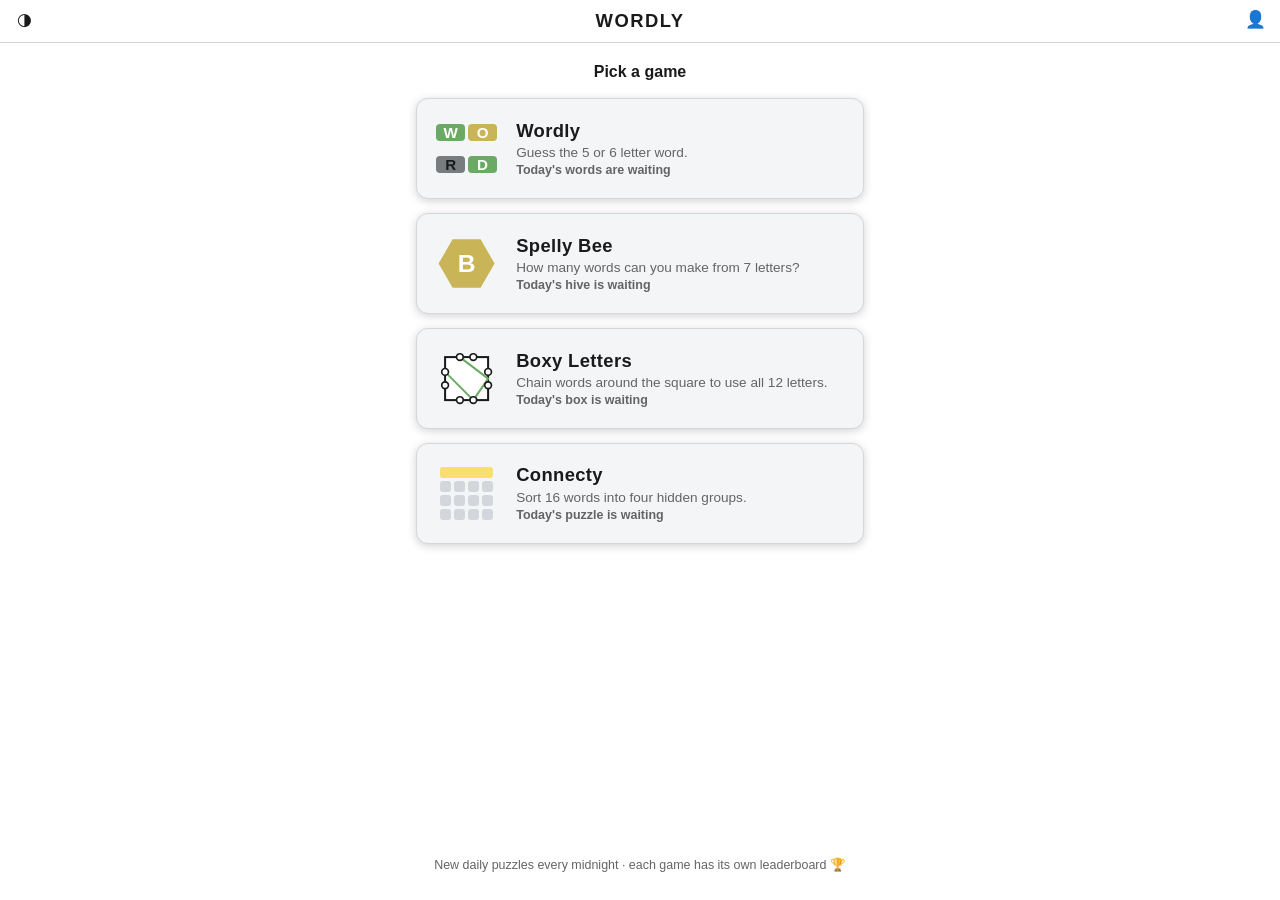
==== commit c0a42483: "Prepare Wordly 1.0.0 for Unraid Community Applications - Rename the games to Spelly Bee, Boxy Letter" ====
--- a/public/index.html
+++ b/public/index.html
@@ -4,8 +4,9 @@
 <meta charset="UTF-8">
 <meta name="viewport" content="width=device-width, initial-scale=1, viewport-fit=cover, maximum-scale=1">
 <meta name="theme-color" content="#121213">
-<title>Wordly Games</title>
+<title>Wordly</title>
 <script>try{var t=localStorage.getItem("wordly:theme");if(t)document.documentElement.setAttribute("data-theme",t)}catch(e){}</script>
+<link rel="icon" type="image/png" href="icon.png">
 <link rel="stylesheet" href="style.css">
 <link rel="stylesheet" href="games.css">
 </head>
@@ -43,7 +44,7 @@
       <svg viewBox="-60 -54 120 108"><polygon points="50,0 25,43.3 -25,43.3 -50,0 -25,-43.3 25,-43.3"></polygon><text x="0" y="0" dy="0.35em">B</text></svg>
     </span>
     <span class="game-info">
-      <span class="game-name">Spelling Bee</span>
+      <span class="game-name">Spelly Bee</span>
       <span class="game-desc">How many words can you make from 7 letters?</span>
       <span id="status-bee" class="game-status"></span>
     </span>
@@ -61,7 +62,7 @@
       </svg>
     </span>
     <span class="game-info">
-      <span class="game-name">Letter Boxed</span>
+      <span class="game-name">Boxy Letters</span>
       <span class="game-desc">Chain words around the square to use all 12 letters.</span>
       <span id="status-boxed" class="game-status"></span>
     </span>
@@ -75,7 +76,7 @@
       <span class="c"></span><span class="c"></span><span class="c"></span><span class="c"></span>
     </span>
     <span class="game-info">
-      <span class="game-name">Connections</span>
+      <span class="game-name">Connecty</span>
       <span class="game-desc">Sort 16 words into four hidden groups.</span>
       <span id="status-connections" class="game-status"></span>
     </span>
--- a/public/style.css
+++ b/public/style.css
@@ -391,9 +391,9 @@
 }
 
 html[data-theme="christmas"] .key.absent {
-  background: #5a121d !important;
-  color: #d19ca4 !important;
-  opacity: 0.8;
+  background: #123018 !important;
+  border: 2px solid #5a121d !important;
+  color: #a8c9ac !important;
 }
 
 /* ---------- Spooky ---------- */
@@ -447,9 +447,9 @@
 }
 
 html[data-theme="spooky"] .key.absent {
-  background: #2a1838 !important; /* Darker Purple for absent keys */
-  color: #9f86b5 !important;
-  opacity: 0.8;
+  background: #0d140f !important;
+  border: 2px solid #2a1838 !important;
+  color: #7fa88a !important;
 }
 
 /* ---------- 3D Glossy Bubblegum ---------- */
@@ -951,6 +951,28 @@
   --color-danger: #e0556f;
 }
 
+/* Scalloped cloud behind the title row. Drawn here rather than in the
+   background art so it lines up with the header at every screen size and
+   never reaches the control buttons below it. */
+html[data-theme="bubblegum"] .title-row {
+  position: relative;
+  background: #ffffff;
+  margin: -0.35rem -0.6rem 0.45rem;
+  padding: 0.35rem 0.6rem 0.1rem;
+}
+html[data-theme="bubblegum"] .title-row::after {
+  content: "";
+  position: absolute;
+  left: 0;
+  right: 0;
+  top: 100%;
+  height: 9px;
+  background: radial-gradient(circle at 11px 0, #ffffff 0 8px, #5a2a52 8.5px 10.5px, transparent 11px) 0 0 / 22px 11px repeat-x;
+  pointer-events: none;
+}
+html[data-theme="bubblegum"] .app-header {
+  border-bottom-color: transparent;
+}
 html[data-theme="bubblegum"] .tile {
   background: #ffffff !important;
   border: 3px solid #5a2a52 !important;
@@ -1082,6 +1104,107 @@
   color: #6e6650 !important;
   border-color: #221f16 !important;
   opacity: 1;
+}
+
+/* ---------- Tropical ---------- */
+/* Lagoon at dusk: deep teal, palm-leaf green correct tiles, mango present
+   tiles, rounded "pebble" tiles. */
+[data-theme="tropical"] {
+  --color-bg: #073a44;
+  --color-surface: #0b4a55;
+  --color-text: #f2fffb;
+  --color-text-dim: #9fd6cf;
+  --color-border: #1d6b72;
+  --color-border-strong: #4fd1c5;
+  --color-accent: #1fc7b6;
+  --color-on-accent: #04262b;
+
+  --color-correct: #34b86b;
+  --color-present: #ff9f2e;
+  --color-absent: #0a2f36;
+  --key-text-on-color: #ffffff;
+
+  --color-key-bg: #12707a;
+  --color-key-text: #f2fffb;
+  --color-modal-overlay: rgba(2, 24, 28, 0.7);
+  --color-danger: #ff5f6d;
+  --bee-center: #ff9f2e;
+  --bee-center-text: #3a1a00;
+}
+html[data-theme="tropical"] .tile,
+html[data-theme="tropical"] .key {
+  border-radius: 12px !important;
+}
+html[data-theme="tropical"] .tile.correct,
+html[data-theme="tropical"] .tile.present {
+  box-shadow: 0 3px 0 rgba(0, 0, 0, 0.25);
+}
+
+/* ---------- Desert ---------- */
+/* Sunset over the mesas: dark plum-brown base, sage cactus correct,
+   golden sand present, terracotta accents. */
+[data-theme="desert"] {
+  --color-bg: #26121f;
+  --color-surface: #351a29;
+  --color-text: #fbeedd;
+  --color-text-dim: #d3a98c;
+  --color-border: #5a3040;
+  --color-border-strong: #c47a52;
+  --color-accent: #e07a3a;
+  --color-on-accent: #2a1208;
+
+  --color-correct: #6f9a4f;
+  --color-present: #d9a441;
+  --color-absent: #1c0d17;
+  --key-text-on-color: #ffffff;
+
+  --color-key-bg: #6b3a3e;
+  --color-key-text: #fbeedd;
+  --color-modal-overlay: rgba(20, 8, 16, 0.75);
+  --color-danger: #e2553c;
+  --bee-center: #e07a3a;
+  --bee-center-text: #2a1208;
+}
+html[data-theme="desert"] .tile,
+html[data-theme="desert"] .key {
+  border-radius: 3px !important;
+}
+
+/* ---------- Dessert ---------- */
+/* Bakery case: cream base, chocolate text, pistachio correct, caramel
+   present, strawberry accent, soft rounded tiles. */
+[data-theme="dessert"] {
+  --color-bg: #fde2e6;
+  --color-surface: #ffffff;
+  --color-text: #4a2a1a;
+  --color-text-dim: #8a6450;
+  --color-border: #ecd5c0;
+  --color-border-strong: #b98a6a;
+  --color-accent: #ff6f9c;
+  --color-on-accent: #ffffff;
+
+  --color-correct: #8cc06a;
+  --color-present: #e7a64a;
+  --color-absent: #d9c8b6;
+  --key-text-on-color: #3a1f12;
+
+  --color-key-bg: #ffffff;
+  --color-key-text: #4a2a1a;
+  --color-modal-overlay: rgba(74, 42, 26, 0.4);
+  --color-danger: #d9475f;
+  --bee-center: #ff8fb4;
+  --bee-center-text: #4a2a1a;
+}
+html[data-theme="dessert"] .tile,
+html[data-theme="dessert"] .key {
+  border-radius: 14px !important;
+}
+html[data-theme="dessert"] .key {
+  box-shadow: 0 2px 0 #e2c3a6;
+}
+html[data-theme="dessert"] .tile.absent,
+html[data-theme="dessert"] .key.absent {
+  color: #8a6f5c !important;
 }
 
 /* Respect system preference until user picks explicitly */
@@ -1151,7 +1274,10 @@
 [data-theme="halloween"] body,
 [data-theme="terminal"] body,
 [data-theme="bubblegum"] body,
-[data-theme="art-deco"] body {
+[data-theme="art-deco"] body,
+[data-theme="tropical"] body,
+[data-theme="desert"] body,
+[data-theme="dessert"] body {
   background-size: cover;
   background-position: center top;
   background-repeat: no-repeat;
@@ -1179,7 +1305,10 @@
   [data-theme="halloween"] body,
   [data-theme="terminal"] body,
   [data-theme="bubblegum"] body,
-  [data-theme="art-deco"] body {
+  [data-theme="art-deco"] body,
+  [data-theme="tropical"] body,
+  [data-theme="desert"] body,
+  [data-theme="dessert"] body {
     background-size: contain;
     background-position: center top;
   }
@@ -1192,9 +1321,12 @@
 }
 
 [data-theme="christmas"] body {
+  /* User-supplied photo: log cabin at Christmas with a fireplace, lit
+     tree and snowy window. A darker band behind the header; a lighter
+     warm-dark wash elsewhere so the glow still shows through. */
   background-image:
-    linear-gradient(rgba(4, 12, 7, 0.4), rgba(4, 12, 7, 0.4)),
-    url("images/themes/christmas.jpg");
+    linear-gradient(180deg, rgba(14, 8, 4, 0.65) 0%, rgba(14, 8, 4, 0.35) 12%, rgba(14, 8, 4, 0.3) 100%),
+    url("images/themes/christmas.webp");
 }
 
 [data-theme="spooky"] body {
@@ -1294,6 +1426,31 @@
   background-image:
     linear-gradient(180deg, rgba(3, 4, 6, 0.8) 0, rgba(3, 4, 6, 0.35) 90px, rgba(3, 4, 6, 0.12) 220px),
     url("images/themes/art-deco.svg");
+}
+
+[data-theme="tropical"] body {
+  /* User-supplied photo: palm beach over turquoise water. The bright sky
+     behind the header gets a darker band so the white title stays crisp. */
+  background-image:
+    linear-gradient(180deg, rgba(4, 40, 60, 0.6) 0%, rgba(4, 40, 60, 0.3) 12%, rgba(4, 40, 60, 0.15) 40%, rgba(4, 40, 60, 0.2) 100%),
+    url("images/themes/tropical.webp");
+}
+
+[data-theme="desert"] body {
+  /* User-supplied photo: saguaros and dunes under a pale blue sky. Light
+     image, so a warm dark band at the top for the header text and a
+     light scrim elsewhere. */
+  background-image:
+    linear-gradient(180deg, rgba(38, 18, 31, 0.7) 0%, rgba(38, 18, 31, 0.35) 12%, rgba(38, 18, 31, 0.2) 40%, rgba(38, 18, 31, 0.3) 100%),
+    url("images/themes/desert.webp");
+}
+
+[data-theme="dessert"] body {
+  /* User-supplied illustration: pastel cakes and strawberries. Light
+     image + dark text, so just a soft cream wash to calm it under text. */
+  background-image:
+    linear-gradient(180deg, rgba(255, 244, 246, 0.88) 0, rgba(255, 244, 246, 0.6) 110px, rgba(255, 240, 244, 0.35) 220px, rgba(255, 240, 244, 0.35) 100%),
+    url("images/themes/dessert.webp");
 }
 
 
@@ -1616,6 +1773,14 @@
 .key.correct { background: var(--color-correct); color: var(--key-text-on-color); }
 .key.present { background: var(--color-present); color: var(--key-text-on-color); }
 .key.absent { background: var(--color-absent); color: var(--color-text); opacity: 0.7; }
+
+/* Absent keys are fully opaque in every theme, so they show the same color
+   as an absent tile instead of letting the background image bleed through
+   (theme blocks above set the colors; this only settles the opacity). */
+html[data-theme] .key.absent,
+.key.absent {
+  opacity: 1 !important;
+}
 
 /* ---------- Toast ---------- */
 .toast-container {
--- a/public/games.css
+++ b/public/games.css
@@ -952,7 +952,7 @@
   user-select: none;
   overflow-wrap: anywhere;
   /* Each tile is ~a quarter of the board; shrink long words to fit. */
-  font-size: min(1.05rem, calc((25cqi - 14px) / (var(--len, 6) * 0.72)));
+  font-size: min(1.05rem, calc((25cqi - 14px) / (var(--len, 6) * 0.82)));
   transition: background-color 0.12s ease, color 0.12s ease, transform 0.1s ease;
 }
 
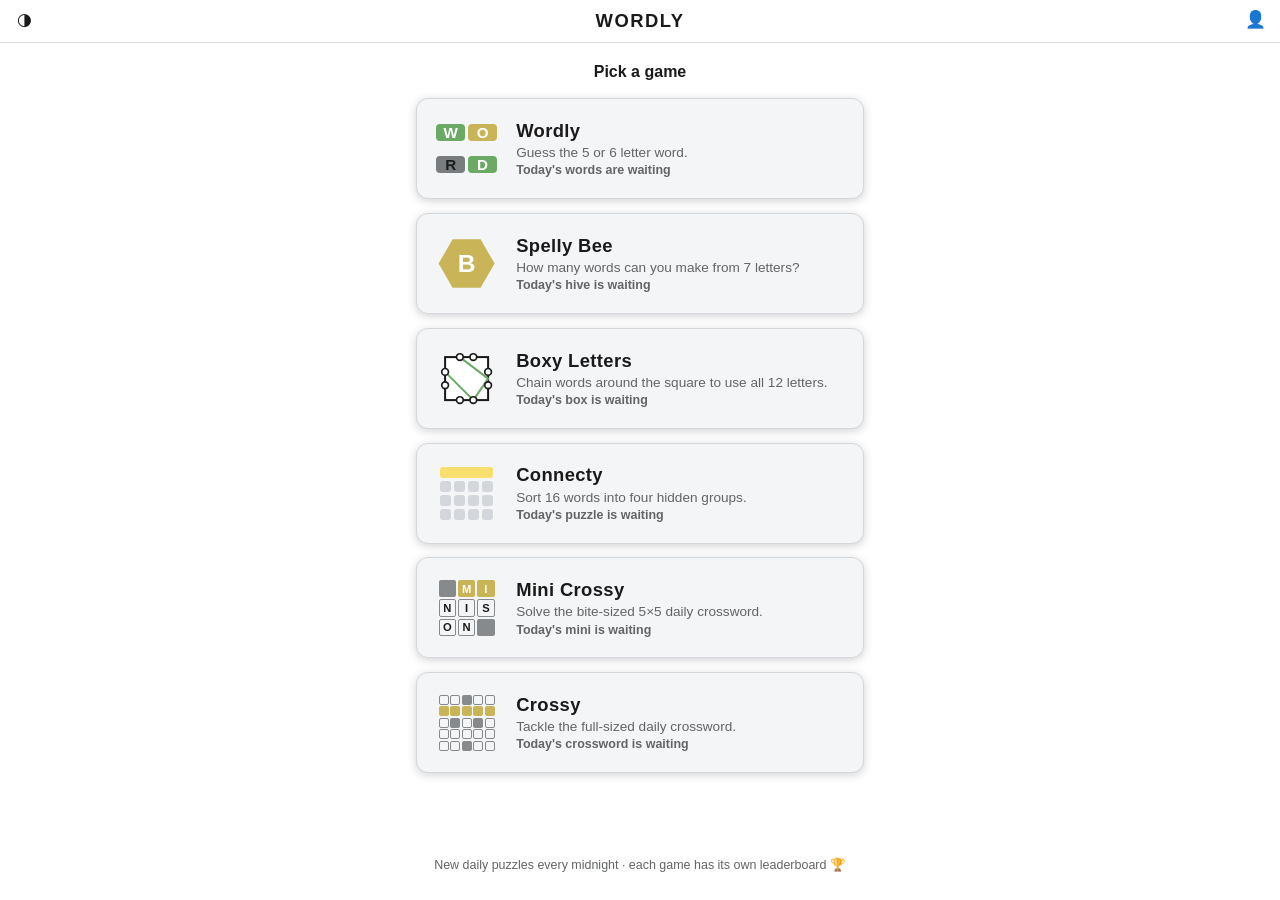
==== commit 1c4067f1: "feat: add Mini Crossy and Crossy daily crosswords from Crosshare" ====
--- a/public/index.html
+++ b/public/index.html
@@ -82,6 +82,34 @@
     </span>
   </a>
 
+  <a class="game-card" href="/mini">
+    <span class="game-icon icon-mini" aria-hidden="true">
+      <span class="sq blk"></span><span class="sq hi">M</span><span class="sq hi">I</span>
+      <span class="sq">N</span><span class="sq">I</span><span class="sq">S</span>
+      <span class="sq">O</span><span class="sq">N</span><span class="sq blk"></span>
+    </span>
+    <span class="game-info">
+      <span class="game-name">Mini Crossy</span>
+      <span class="game-desc">Solve the bite-sized 5&times;5 daily crossword.</span>
+      <span id="status-mini" class="game-status"></span>
+    </span>
+  </a>
+
+  <a class="game-card" href="/crossword">
+    <span class="game-icon icon-crossword" aria-hidden="true">
+      <span class="sq"></span><span class="sq"></span><span class="sq blk"></span><span class="sq"></span><span class="sq"></span>
+      <span class="sq hi"></span><span class="sq hi"></span><span class="sq hi"></span><span class="sq hi"></span><span class="sq hi"></span>
+      <span class="sq"></span><span class="sq blk"></span><span class="sq"></span><span class="sq blk"></span><span class="sq"></span>
+      <span class="sq"></span><span class="sq"></span><span class="sq"></span><span class="sq"></span><span class="sq"></span>
+      <span class="sq"></span><span class="sq"></span><span class="sq blk"></span><span class="sq"></span><span class="sq"></span>
+    </span>
+    <span class="game-info">
+      <span class="game-name">Crossy</span>
+      <span class="game-desc">Tackle the full-sized daily crossword.</span>
+      <span id="status-crossword" class="game-status"></span>
+    </span>
+  </a>
+
   <p class="menu-foot">New daily puzzles every midnight · each game has its own leaderboard &#127942;</p>
 </main>
 
@@ -145,6 +173,32 @@
     set("status-connections", "Today's puzzle is waiting");
   }
 
+  const mini = S.load(`mini:daily:${today}`);
+  if (mini && mini.over) {
+    set(
+      "status-mini",
+      `Today: ✓ solved in ${S.formatTimer(mini.activeMs || 0)}${mini.hints ? ` · ${mini.hints} hint${mini.hints === 1 ? "" : "s"}` : " ★"}`,
+      true
+    );
+  } else if (mini && mini.started) {
+    set("status-mini", `Today: in progress · ${mini.filled || 0}/${mini.total || 25}`, true);
+  } else {
+    set("status-mini", "Today's mini is waiting");
+  }
+
+  const cw = S.load(`crossword:daily:${today}`);
+  if (cw && cw.over) {
+    set(
+      "status-crossword",
+      `Today: ✓ solved in ${S.formatTimer(cw.activeMs || 0)}${cw.hints ? ` · ${cw.hints} hint${cw.hints === 1 ? "" : "s"}` : " ★"}`,
+      true
+    );
+  } else if (cw && cw.started) {
+    set("status-crossword", `Today: in progress · ${cw.filled || 0}/${cw.total || ""}`, true);
+  } else {
+    set("status-crossword", "Today's crossword is waiting");
+  }
+
   greet();
 })();
 </script>
--- a/public/games.css
+++ b/public/games.css
@@ -1141,3 +1141,376 @@
 .icon-connections .c.t0 {
   background: var(--conn-t0);
 }
+
+/* ---------- Crosswords (Mini Crossy & Crossy) ---------- */
+.icon-mini,
+.icon-crossword {
+  display: grid;
+  align-items: stretch;
+  justify-items: stretch;
+  gap: 2px;
+  padding: 0.35rem;
+}
+
+.icon-mini {
+  grid-template-columns: repeat(3, 1fr);
+  grid-template-rows: repeat(3, 1fr);
+}
+
+.icon-crossword {
+  grid-template-columns: repeat(5, 1fr);
+  grid-template-rows: repeat(5, 1fr);
+  gap: 1.5px;
+}
+
+.icon-mini .sq,
+.icon-crossword .sq {
+  border-radius: 2px;
+  background: var(--color-surface);
+  border: 1px solid var(--color-border-strong);
+  color: var(--color-text);
+  font-size: 0.7rem;
+  font-weight: 800;
+  display: flex;
+  align-items: center;
+  justify-content: center;
+}
+
+.icon-mini .sq.hi,
+.icon-crossword .sq.hi {
+  background: var(--bee-center, var(--color-present));
+  color: var(--bee-center-text, var(--key-text-on-color));
+  border-color: transparent;
+}
+
+.icon-mini .sq.blk,
+.icon-crossword .sq.blk {
+  background: var(--color-border-strong);
+  border-color: transparent;
+}
+
+.cw-main {
+  justify-content: flex-start;
+  overflow-y: auto;
+}
+
+.cw-game {
+  width: 100%;
+  max-width: 840px;
+  display: flex;
+  flex-direction: column;
+  align-items: center;
+  gap: 0.45rem;
+}
+
+.cw-top {
+  width: 100%;
+  max-width: 480px;
+  display: flex;
+  align-items: center;
+  justify-content: space-between;
+  gap: 0.5rem;
+  min-height: 1.3rem;
+}
+
+.cw-byline {
+  font-size: 0.82rem;
+  font-weight: 600;
+  color: var(--color-text-dim);
+  overflow: hidden;
+  text-overflow: ellipsis;
+  white-space: nowrap;
+  text-shadow: 0 0 4px var(--color-bg), 0 0 8px var(--color-bg), 0 1px 2px var(--color-bg);
+}
+
+.cw-layout {
+  width: 100%;
+  display: flex;
+  flex-direction: column;
+  align-items: center;
+  gap: 0.6rem;
+}
+
+.cw-board-col {
+  width: 100%;
+  max-width: 460px;
+  display: flex;
+  flex-direction: column;
+  align-items: center;
+  gap: 0.45rem;
+}
+
+.cw-board {
+  --cw-size: min(86vw, 310px, calc(100dvh - 380px));
+  width: var(--cw-size);
+  height: var(--cw-size);
+  display: grid;
+  grid-template-columns: repeat(var(--cw-cols, 5), minmax(0, 1fr));
+  grid-template-rows: repeat(var(--cw-rows, 5), minmax(0, 1fr));
+  gap: 2px;
+  padding: 2px;
+  background: var(--color-border-strong);
+  border: 2px solid var(--color-border-strong);
+  border-radius: 6px;
+  user-select: none;
+  -webkit-user-select: none;
+  touch-action: manipulation;
+}
+
+.cw-board.cw-large {
+  --cw-size: min(94vw, 430px, calc(100dvh - 360px));
+  gap: 1px;
+  padding: 1.5px;
+}
+
+.cw-answers-board {
+  --cw-size: min(78vw, 280px);
+  margin: 0.5rem auto;
+}
+
+.cw-answers-board.cw-large {
+  --cw-size: min(84vw, 380px);
+}
+
+.cw-cell {
+  position: relative;
+  background: var(--color-surface);
+  color: var(--color-text);
+  display: flex;
+  align-items: center;
+  justify-content: center;
+  cursor: pointer;
+  min-width: 0;
+  min-height: 0;
+  overflow: hidden;
+}
+
+.cw-cell.block {
+  background: var(--color-bg);
+  cursor: default;
+}
+
+.cw-cell.in-word {
+  background: color-mix(in srgb, var(--bee-center, var(--color-present)) 24%, var(--color-surface));
+}
+
+.cw-cell.active {
+  background: var(--bee-center, var(--color-present));
+  color: var(--bee-center-text, var(--key-text-on-color));
+}
+
+.cw-cell.solved {
+  background: var(--color-correct);
+  color: var(--key-text-on-color);
+}
+
+.cw-num {
+  position: absolute;
+  top: 1px;
+  left: 2px;
+  font-size: 0.62rem;
+  font-weight: 700;
+  line-height: 1;
+  opacity: 0.78;
+  pointer-events: none;
+}
+
+.cw-large .cw-num {
+  font-size: 0.44rem;
+  top: 0.5px;
+  left: 1px;
+}
+
+.cw-letter {
+  font-weight: 800;
+  font-size: 1.35rem;
+  line-height: 1;
+  text-transform: uppercase;
+  margin-top: 0.12rem;
+}
+
+.cw-large .cw-letter {
+  font-size: clamp(0.62rem, 2.5vw, 0.95rem);
+  margin-top: 0.1rem;
+}
+
+/* Corner marker for hinted/revealed cells */
+.cw-cell.hinted::after {
+  content: "";
+  position: absolute;
+  top: 0;
+  right: 0;
+  border-style: solid;
+  border-width: 0 7px 7px 0;
+  border-color: transparent var(--color-accent) transparent transparent;
+}
+
+/* Diagonal slash for checked wrong letters */
+.cw-cell.wrong .cw-letter {
+  color: var(--color-danger);
+  text-decoration: line-through;
+}
+
+.cw-clue-nav {
+  width: 100%;
+  display: flex;
+  align-items: stretch;
+  gap: 0.35rem;
+}
+
+.cw-nav-btn {
+  flex-shrink: 0;
+  width: 2.2rem;
+  border: 1px solid var(--color-border-strong);
+  border-radius: 8px;
+  background: var(--color-surface);
+  color: var(--color-text);
+  font-size: 1.35rem;
+  font-weight: 700;
+  cursor: pointer;
+  display: flex;
+  align-items: center;
+  justify-content: center;
+}
+
+.cw-nav-btn:active {
+  filter: brightness(0.85);
+}
+
+.cw-clue-bar {
+  flex: 1;
+  min-width: 0;
+  min-height: 2.65rem;
+  padding: 0.35rem 0.6rem;
+  border: 1px solid var(--color-border-strong);
+  border-radius: 8px;
+  background: var(--color-surface);
+  color: var(--color-text);
+  display: flex;
+  align-items: center;
+  gap: 0.5rem;
+  text-align: left;
+  cursor: pointer;
+  font-family: inherit;
+}
+
+.cw-clue-badge {
+  flex-shrink: 0;
+  padding: 0.15rem 0.4rem;
+  border-radius: 5px;
+  background: var(--bee-center, var(--color-present));
+  color: var(--bee-center-text, var(--key-text-on-color));
+  font-weight: 800;
+  font-size: 0.78rem;
+}
+
+.cw-clue-text {
+  font-size: 0.88rem;
+  font-weight: 600;
+  line-height: 1.25;
+}
+
+.cw-controls {
+  gap: 0.45rem;
+  flex-wrap: wrap;
+}
+
+.cw-controls .pill-btn {
+  padding: 0.42rem 0.75rem;
+  min-width: 0;
+  font-size: 0.8rem;
+}
+
+.cw-clues-panel {
+  display: none;
+}
+
+@media (min-width: 780px) {
+  .cw-top {
+    max-width: 820px;
+  }
+  .cw-layout {
+    flex-direction: row;
+    align-items: flex-start;
+    justify-content: center;
+    gap: 1.25rem;
+  }
+  .cw-clues-panel {
+    display: grid;
+    grid-template-columns: 1fr 1fr;
+    gap: 0.75rem;
+    flex: 1;
+    max-width: 360px;
+    height: min(420px, calc(100dvh - 300px));
+  }
+  .cw-clue-col {
+    display: flex;
+    flex-direction: column;
+    min-height: 0;
+    background: var(--color-surface);
+    border: 1px solid var(--color-border);
+    border-radius: 8px;
+    padding: 0.5rem;
+  }
+  .cw-clue-col h3 {
+    margin: 0 0 0.35rem;
+    font-size: 0.8rem;
+    text-transform: uppercase;
+    letter-spacing: 0.05em;
+    color: var(--color-text-dim);
+  }
+  .cw-clue-list {
+    list-style: none;
+    margin: 0;
+    padding: 0;
+    overflow-y: auto;
+    flex: 1;
+  }
+  .cw-clue-item {
+    padding: 0.3rem 0.4rem;
+    border-radius: 5px;
+    font-size: 0.8rem;
+    line-height: 1.25;
+    cursor: pointer;
+    margin-bottom: 2px;
+  }
+  .cw-clue-item.done {
+    color: var(--color-text-dim);
+    text-decoration: line-through;
+  }
+  .cw-clue-item.active {
+    background: var(--bee-center, var(--color-present));
+    color: var(--bee-center-text, var(--key-text-on-color));
+    font-weight: 700;
+    text-decoration: none;
+  }
+  .cw-clue-item-num {
+    font-weight: 800;
+  }
+}
+
+@media (max-height: 700px) {
+  .cw-game {
+    gap: 0.25rem;
+  }
+  .cw-board-col {
+    gap: 0.3rem;
+  }
+  .cw-board {
+    --cw-size: min(82vw, 270px, calc(100dvh - 335px));
+  }
+  .cw-board.cw-large {
+    --cw-size: min(92vw, 370px, calc(100dvh - 325px));
+  }
+  .cw-clue-bar {
+    min-height: 2.25rem;
+    padding: 0.25rem 0.5rem;
+  }
+  .cw-clue-text {
+    font-size: 0.8rem;
+  }
+  .cw-controls .pill-btn {
+    padding: 0.32rem 0.65rem;
+    font-size: 0.75rem;
+  }
+}
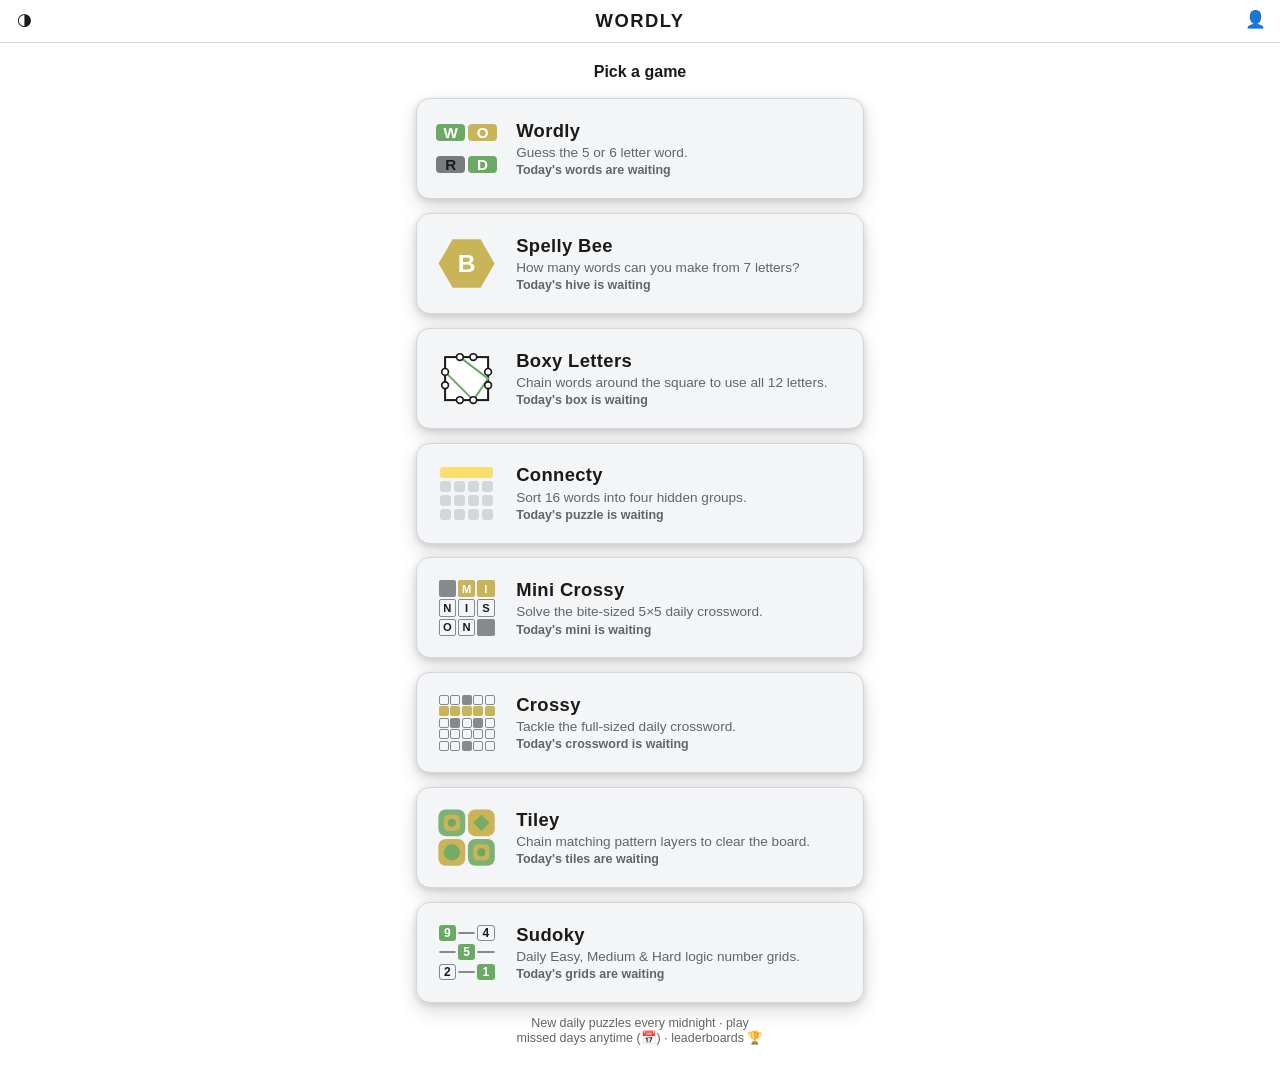
==== commit f2f86890: "feat: add Tiley, Sudoky, daily archive, and UI/typography polish" ====
--- a/public/index.html
+++ b/public/index.html
@@ -110,7 +110,42 @@
     </span>
   </a>
 
-  <p class="menu-foot">New daily puzzles every midnight · each game has its own leaderboard &#127942;</p>
+  <a class="game-card" href="/tiles">
+    <span class="game-icon icon-tiles" aria-hidden="true">
+      <svg viewBox="0 0 100 100">
+        <rect x="8" y="8" width="40" height="40" rx="11" class="tl-outer"></rect>
+        <rect x="16" y="16" width="24" height="24" rx="7" class="tl-mid"></rect>
+        <circle cx="28" cy="28" r="6" class="tl-inner"></circle>
+        <rect x="52" y="8" width="40" height="40" rx="11" class="tl-mid"></rect>
+        <polygon points="72,16 84,28 72,40 60,28" class="tl-outer"></polygon>
+        <rect x="8" y="52" width="40" height="40" rx="11" class="tl-mid"></rect>
+        <circle cx="28" cy="72" r="12" class="tl-outer"></circle>
+        <rect x="52" y="52" width="40" height="40" rx="11" class="tl-outer"></rect>
+        <rect x="60" y="60" width="24" height="24" rx="7" class="tl-mid"></rect>
+        <circle cx="72" cy="72" r="6" class="tl-inner"></circle>
+      </svg>
+    </span>
+    <span class="game-info">
+      <span class="game-name">Tiley</span>
+      <span class="game-desc">Chain matching pattern layers to clear the board.</span>
+      <span id="status-tiles" class="game-status"></span>
+    </span>
+  </a>
+
+  <a class="game-card" href="/sudoku">
+    <span class="game-icon icon-sudoku" aria-hidden="true">
+      <span class="sq hi">9</span><span class="sq"></span><span class="sq">4</span>
+      <span class="sq"></span><span class="sq hi">5</span><span class="sq"></span>
+      <span class="sq">2</span><span class="sq"></span><span class="sq hi">1</span>
+    </span>
+    <span class="game-info">
+      <span class="game-name">Sudoky</span>
+      <span class="game-desc">Daily Easy, Medium &amp; Hard logic number grids.</span>
+      <span id="status-sudoku" class="game-status"></span>
+    </span>
+  </a>
+
+  <p class="menu-foot">New daily puzzles every midnight · play missed days anytime (&#128197;) · leaderboards &#127942;</p>
 </main>
 
 <script src="common.js"></script>
@@ -199,6 +234,37 @@
     set("status-crossword", "Today's crossword is waiting");
   }
 
+  const tiles = S.load(`tiles:daily:${today}`);
+  if (tiles && tiles.over) {
+    set(
+      "status-tiles",
+      `Today: ✓ cleared · ${tiles.bestCombo || 0}/45 combo${tiles.errors === 0 && tiles.bestCombo >= 45 ? " ★" : ""}`,
+      true
+    );
+  } else if (tiles && tiles.started) {
+    set("status-tiles", `Today: in progress · ${tiles.cleared || 0}/30 cleared`, true);
+  } else {
+    set("status-tiles", "Today's tiles are waiting");
+  }
+
+  const sudokuSummary = [
+    ["easy", "Easy"],
+    ["medium", "Med"],
+    ["hard", "Hard"],
+  ]
+    .map(([diff, label]) => {
+      const s = S.load(`sudoku:daily:${diff}:${today}`);
+      if (!s || (!s.started && !s.over)) return null;
+      if (!s.over) return `${label} in progress`;
+      return `${label} ✓${!s.hints && !s.mistakes ? " ★" : ""}`;
+    })
+    .filter(Boolean);
+  set(
+    "status-sudoku",
+    sudokuSummary.length ? `Today: ${sudokuSummary.join(" · ")}` : "Today's grids are waiting",
+    sudokuSummary.length
+  );
+
   greet();
 })();
 </script>
--- a/public/games.css
+++ b/public/games.css
@@ -1514,3 +1514,604 @@
     font-size: 0.75rem;
   }
 }
+
+/* ---------- Daily Archive (Missed Days) ---------- */
+.archive-btn.is-past {
+  background: color-mix(in srgb, var(--color-accent) 22%, var(--color-surface));
+  box-shadow: 0 0 0 1.5px var(--color-accent);
+}
+
+.archive-sub {
+  margin: -0.35rem 0 0.85rem;
+  font-size: 0.85rem;
+  color: var(--color-text-dim);
+}
+
+.archive-grid {
+  display: grid;
+  grid-template-columns: repeat(auto-fill, minmax(128px, 1fr));
+  gap: 0.55rem;
+  max-height: 58vh;
+  overflow-y: auto;
+  padding: 2px;
+}
+
+.archive-day {
+  display: flex;
+  flex-direction: column;
+  justify-content: space-between;
+  gap: 0.3rem;
+  padding: 0.6rem 0.7rem;
+  border-radius: 10px;
+  border: 1px solid var(--color-border);
+  background: var(--color-surface);
+  color: var(--color-text);
+  text-align: left;
+  cursor: pointer;
+  transition: transform 0.14s cubic-bezier(0.22, 1, 0.36, 1), border-color 0.14s ease, box-shadow 0.14s ease;
+}
+
+.archive-day:hover,
+.archive-day:focus-visible {
+  border-color: var(--color-accent);
+}
+
+.archive-day.active {
+  border-color: var(--color-accent);
+  box-shadow: 0 0 0 1.5px var(--color-accent);
+}
+
+.archive-day-top {
+  display: flex;
+  align-items: center;
+  justify-content: space-between;
+  gap: 0.35rem;
+}
+
+.archive-day-label {
+  font-size: 0.86rem;
+  font-weight: 800;
+}
+
+.archive-day-badge {
+  font-size: 0.7rem;
+  font-weight: 800;
+  padding: 0.1rem 0.42rem;
+  border-radius: 999px;
+  background: var(--color-key-bg);
+  color: var(--color-key-text);
+}
+
+.archive-day.st-won .archive-day-badge {
+  background: var(--color-correct);
+  color: var(--key-text-on-color);
+}
+
+.archive-day.st-lost .archive-day-badge {
+  background: var(--color-absent);
+  color: var(--color-text);
+}
+
+.archive-day.st-progress .archive-day-badge {
+  background: var(--bee-center, var(--color-present));
+  color: var(--bee-center-text, var(--key-text-on-color));
+}
+
+.archive-day-meta {
+  font-size: 0.72rem;
+  color: var(--color-text-dim);
+  font-variant-numeric: tabular-nums;
+  white-space: nowrap;
+  overflow: hidden;
+  text-overflow: ellipsis;
+}
+
+/* ---------- Tiley (/tiles) ---------- */
+.icon-tiles svg {
+  width: 100%;
+  height: 100%;
+}
+
+.icon-tiles .tl-outer {
+  fill: var(--color-correct);
+  opacity: 0.88;
+}
+
+.icon-tiles .tl-mid {
+  fill: var(--bee-center, var(--color-present));
+}
+
+.icon-tiles .tl-inner {
+  fill: var(--color-accent);
+}
+
+.tiles-main {
+  justify-content: flex-start;
+  overflow-y: auto;
+}
+
+.tiles-game {
+  width: 100%;
+  max-width: 440px;
+  display: flex;
+  flex-direction: column;
+  align-items: center;
+  gap: 0.55rem;
+}
+
+.tiles-top {
+  width: 100%;
+  display: flex;
+  align-items: center;
+  justify-content: space-between;
+  gap: 0.5rem;
+}
+
+.tiles-hud {
+  display: flex;
+  align-items: center;
+  gap: 0.45rem;
+}
+
+.tiles-stat {
+  display: flex;
+  align-items: baseline;
+  gap: 0.32rem;
+  padding: 0.26rem 0.6rem;
+  border-radius: 999px;
+  background: var(--color-surface);
+  border: 1px solid var(--color-border);
+}
+
+.tiles-stat-label {
+  font-size: 0.68rem;
+  font-weight: 700;
+  text-transform: uppercase;
+  letter-spacing: 0.04em;
+  color: var(--color-text-dim);
+}
+
+.tiles-stat-val {
+  font-size: 0.92rem;
+  font-weight: 800;
+  font-variant-numeric: tabular-nums;
+  color: var(--color-text);
+}
+
+#tiles-combo {
+  color: var(--color-accent);
+}
+
+.tiles-board {
+  --tiles-w: min(92vw, 370px, calc((100dvh - 230px) * 5 / 6));
+  width: var(--tiles-w);
+  aspect-ratio: 5 / 6;
+  display: grid;
+  grid-template-columns: repeat(5, minmax(0, 1fr));
+  grid-template-rows: repeat(6, minmax(0, 1fr));
+  gap: 7px;
+  padding: 7px;
+  border-radius: 16px;
+  background: color-mix(in srgb, var(--color-surface) 82%, transparent);
+  border: 1px solid var(--color-border);
+  box-shadow: 0 6px 20px rgba(0, 0, 0, 0.16);
+  user-select: none;
+  -webkit-user-select: none;
+  touch-action: manipulation;
+}
+
+.tiles-cell {
+  position: relative;
+  border-radius: 10px;
+  border: 2px solid var(--color-border);
+  background: var(--color-bg);
+  padding: 0;
+  cursor: pointer;
+  display: flex;
+  align-items: center;
+  justify-content: center;
+  overflow: hidden;
+  transition: transform 0.14s cubic-bezier(0.22, 1, 0.36, 1), border-color 0.14s ease, box-shadow 0.14s ease, opacity 0.2s ease;
+}
+
+.tiles-cell svg {
+  width: 88%;
+  height: 88%;
+  display: block;
+}
+
+.tiles-cell.selected {
+  border-color: var(--bee-center, var(--color-present));
+  box-shadow: 0 0 0 2px var(--bee-center, var(--color-present)), 0 4px 12px rgba(0, 0, 0, 0.28);
+  transform: scale(1.04);
+  z-index: 2;
+}
+
+.tiles-cell.empty {
+  background: color-mix(in srgb, var(--color-bg) 45%, transparent);
+  border-style: dashed;
+  border-color: color-mix(in srgb, var(--color-border) 55%, transparent);
+  cursor: default;
+}
+
+.tiles-cell.selected-empty {
+  border-style: dashed;
+  border-color: var(--color-accent);
+  background: color-mix(in srgb, var(--color-accent) 14%, var(--color-bg));
+  box-shadow: 0 0 0 1.5px var(--color-accent);
+}
+
+.tiles-hop {
+  font-size: 0.56rem;
+  font-weight: 800;
+  text-transform: uppercase;
+  letter-spacing: 0.03em;
+  color: var(--color-accent);
+  text-align: center;
+  line-height: 1.1;
+  padding: 0 2px;
+}
+
+/* ---------- Sudoky (/sudoku) ---------- */
+.icon-sudoku {
+  display: grid;
+  grid-template-columns: repeat(3, 1fr);
+  grid-template-rows: repeat(3, 1fr);
+  gap: 2px;
+  padding: 0.35rem;
+}
+
+.icon-sudoku .sq {
+  border-radius: 3px;
+  background: var(--color-surface);
+  border: 1px solid var(--color-border-strong);
+  color: var(--color-text);
+  font-size: 0.75rem;
+  font-weight: 800;
+  font-variant-numeric: tabular-nums;
+  display: flex;
+  align-items: center;
+  justify-content: center;
+}
+
+.icon-sudoku .sq.hi {
+  background: var(--color-correct);
+  color: var(--key-text-on-color);
+  border-color: transparent;
+}
+
+.sudoku-main {
+  justify-content: flex-start;
+  overflow-y: auto;
+}
+
+.sudoku-game {
+  width: 100%;
+  max-width: 430px;
+  display: flex;
+  flex-direction: column;
+  align-items: center;
+  gap: 0.5rem;
+}
+
+.sudoku-top {
+  width: 100%;
+  max-width: 380px;
+  display: flex;
+  align-items: center;
+  justify-content: space-between;
+  gap: 0.5rem;
+  min-height: 1.35rem;
+}
+
+.sudoku-meta-label {
+  font-size: 0.84rem;
+  font-weight: 700;
+  font-variant-numeric: tabular-nums;
+  color: var(--color-text-dim);
+  text-shadow: 0 0 4px var(--color-bg), 0 0 8px var(--color-bg), 0 1px 2px var(--color-bg);
+}
+
+.sudoku-board {
+  --su-size: min(92vw, 378px, calc(100dvh - 310px));
+  width: var(--su-size);
+  height: var(--su-size);
+  display: grid;
+  grid-template-columns: repeat(9, minmax(0, 1fr));
+  grid-template-rows: repeat(9, minmax(0, 1fr));
+  background: var(--color-border-strong);
+  border: 2.5px solid var(--color-text);
+  border-radius: 10px;
+  overflow: hidden;
+  box-shadow: 0 6px 20px rgba(0, 0, 0, 0.2);
+  user-select: none;
+  -webkit-user-select: none;
+  touch-action: manipulation;
+}
+
+.sudoku-cell {
+  position: relative;
+  border: none;
+  border-right: 1px solid var(--color-border);
+  border-bottom: 1px solid var(--color-border);
+  background: var(--color-surface);
+  color: var(--color-accent);
+  padding: 0;
+  cursor: pointer;
+  display: flex;
+  align-items: center;
+  justify-content: center;
+  min-width: 0;
+  min-height: 0;
+  transition: background-color 0.1s ease, color 0.1s ease;
+}
+
+.sudoku-cell:nth-child(9n) {
+  border-right: none;
+}
+
+.sudoku-cell:nth-child(n + 73) {
+  border-bottom: none;
+}
+
+.sudoku-cell.box-right {
+  border-right: 2.5px solid var(--color-text);
+}
+
+.sudoku-cell.box-bottom {
+  border-bottom: 2.5px solid var(--color-text);
+}
+
+.sudoku-cell.given {
+  color: var(--color-text);
+}
+
+.sudoku-cell.peer {
+  background: color-mix(in srgb, var(--color-text) 9%, var(--color-surface));
+}
+
+.sudoku-cell.same-digit {
+  background: color-mix(in srgb, var(--bee-center, var(--color-present)) 32%, var(--color-surface));
+}
+
+.sudoku-cell.selected {
+  background: var(--bee-center, var(--color-present));
+  color: var(--bee-center-text, var(--key-text-on-color));
+}
+
+.sudoku-cell.conflict {
+  background: color-mix(in srgb, var(--color-danger) 26%, var(--color-surface));
+  color: var(--color-danger);
+}
+
+.sudoku-cell.selected.conflict {
+  background: var(--color-danger);
+  color: #ffffff;
+}
+
+.sudoku-cell.solved {
+  background: color-mix(in srgb, var(--color-correct) 22%, var(--color-surface));
+}
+
+.sudoku-cell.hinted::after {
+  content: "";
+  position: absolute;
+  top: 0;
+  right: 0;
+  border-style: solid;
+  border-width: 0 7px 7px 0;
+  border-color: transparent var(--color-accent) transparent transparent;
+}
+
+.sudoku-val {
+  font-size: clamp(1rem, 4.2vw, 1.38rem);
+  font-weight: 800;
+  line-height: 1;
+  font-variant-numeric: tabular-nums;
+}
+
+.sudoku-notes {
+  width: 100%;
+  height: 100%;
+  display: grid;
+  grid-template-columns: repeat(3, 1fr);
+  grid-template-rows: repeat(3, 1fr);
+  padding: 1px;
+  pointer-events: none;
+}
+
+.sudoku-notes span {
+  display: flex;
+  align-items: center;
+  justify-content: center;
+  font-size: clamp(0.45rem, 1.6vw, 0.58rem);
+  font-weight: 700;
+  line-height: 1;
+  color: var(--color-text-dim);
+  font-variant-numeric: tabular-nums;
+}
+
+.sudoku-notes span.hi {
+  color: var(--color-accent);
+  font-weight: 900;
+}
+
+.sudoku-cell.selected .sudoku-notes span {
+  color: var(--bee-center-text, var(--key-text-on-color));
+}
+
+.sudoku-tools {
+  gap: 0.45rem;
+  flex-wrap: wrap;
+}
+
+.sudoku-tools .pill-btn {
+  padding: 0.42rem 0.78rem;
+  min-width: 0;
+  font-size: 0.8rem;
+  display: inline-flex;
+  align-items: center;
+  gap: 0.32rem;
+}
+
+.sudoku-tools .pill-btn:disabled {
+  opacity: 0.4;
+  cursor: default;
+}
+
+.sudoku-tools .pill-btn.active-tool {
+  background: var(--color-accent);
+  color: var(--color-on-accent, #fff);
+  border-color: var(--color-accent);
+}
+
+.notes-badge {
+  font-size: 0.66rem;
+  font-weight: 800;
+  text-transform: uppercase;
+  padding: 0.08rem 0.34rem;
+  border-radius: 999px;
+  background: rgba(0, 0, 0, 0.22);
+}
+
+.sudoku-numpad {
+  width: 100%;
+  max-width: 380px;
+  display: grid;
+  grid-template-columns: repeat(9, minmax(0, 1fr));
+  gap: 5px;
+}
+
+.sudoku-num-btn {
+  height: 3.1rem;
+  border-radius: 8px;
+  border: 1px solid var(--color-border);
+  background: var(--color-key-bg);
+  color: var(--color-key-text);
+  display: flex;
+  flex-direction: column;
+  align-items: center;
+  justify-content: center;
+  gap: 1px;
+  padding: 0;
+  cursor: pointer;
+  user-select: none;
+  font-variant-numeric: tabular-nums;
+}
+
+.sudoku-num-btn .num-main {
+  font-size: 1.15rem;
+  font-weight: 800;
+  line-height: 1;
+}
+
+.sudoku-num-btn .num-rem {
+  font-size: 0.58rem;
+  font-weight: 700;
+  opacity: 0.72;
+  line-height: 1;
+}
+
+.sudoku-num-btn.active-digit {
+  border-color: var(--bee-center, var(--color-present));
+  box-shadow: 0 0 0 1.5px var(--bee-center, var(--color-present));
+}
+
+.sudoku-num-btn.completed {
+  opacity: 0.36;
+}
+
+.sudoku-lb-bars {
+  display: flex;
+  flex-wrap: wrap;
+  align-items: center;
+   justify-content: space-between;
+  gap: 0.5rem;
+  margin-bottom: 0.85rem;
+}
+
+.sudoku-lb-bars .leaderboard-tabs {
+  margin-bottom: 0;
+}
+
+@media (max-height: 700px) {
+  .tiles-board {
+    --tiles-w: min(88vw, 330px, calc((100dvh - 210px) * 5 / 6));
+    gap: 5px;
+    padding: 5px;
+  }
+  .sudoku-board {
+    --su-size: min(90vw, 330px, calc(100dvh - 285px));
+  }
+  .sudoku-num-btn {
+    height: 2.65rem;
+  }
+}
+
+/* ---------- Craft & Typography Polish ---------- */
+.result-stat-value,
+.lb-table td,
+.cw-num,
+.result-countdown {
+  font-variant-numeric: tabular-nums;
+}
+
+.modal h2,
+.name-gate h2,
+.cw-clue-text,
+.menu-greeting,
+.menu-foot,
+.game-desc,
+.archive-sub {
+  text-wrap: balance;
+}
+
+.game-card {
+  border-radius: 14px;
+  box-shadow: 0 2px 6px rgba(0, 0, 0, 0.12), 0 8px 20px rgba(0, 0, 0, 0.14);
+}
+
+.modal {
+  border-radius: 14px;
+  box-shadow: 0 12px 32px rgba(0, 0, 0, 0.38), 0 2px 8px rgba(0, 0, 0, 0.2);
+}
+
+@media (prefers-reduced-motion: no-preference) {
+  .pill-btn,
+  .primary-btn,
+  .key,
+  .sudoku-num-btn,
+  .cw-nav-btn,
+  .icon-btn {
+    transition: transform 0.14s cubic-bezier(0.22, 1, 0.36, 1), filter 0.14s ease, background-color 0.14s ease;
+  }
+  .pill-btn:active:not(:disabled),
+  .primary-btn:active:not(:disabled),
+  .key:active,
+  .sudoku-num-btn:active,
+  .cw-nav-btn:active,
+  .archive-day:active {
+    transform: scale(0.96);
+  }
+}
+
+[data-theme="terminal"] .tiles-board,
+[data-theme="terminal"] .tiles-cell,
+[data-theme="terminal"] .sudoku-board,
+[data-theme="terminal"] .sudoku-num-btn,
+[data-theme="terminal"] .archive-day,
+[data-theme="art-deco"] .tiles-board,
+[data-theme="art-deco"] .tiles-cell,
+[data-theme="art-deco"] .sudoku-board,
+[data-theme="art-deco"] .sudoku-num-btn,
+[data-theme="art-deco"] .archive-day {
+  border-radius: 0;
+}
+
+[data-theme="bubblegum"] .tiles-board,
+[data-theme="bubblegum"] .sudoku-board,
+[data-theme="bubblegum"] .sudoku-num-btn,
+[data-theme="bubblegum"] .archive-day {
+  border: 2.5px solid #5a2a52;
+  box-shadow: 0 3px 0 #5a2a52;
+}
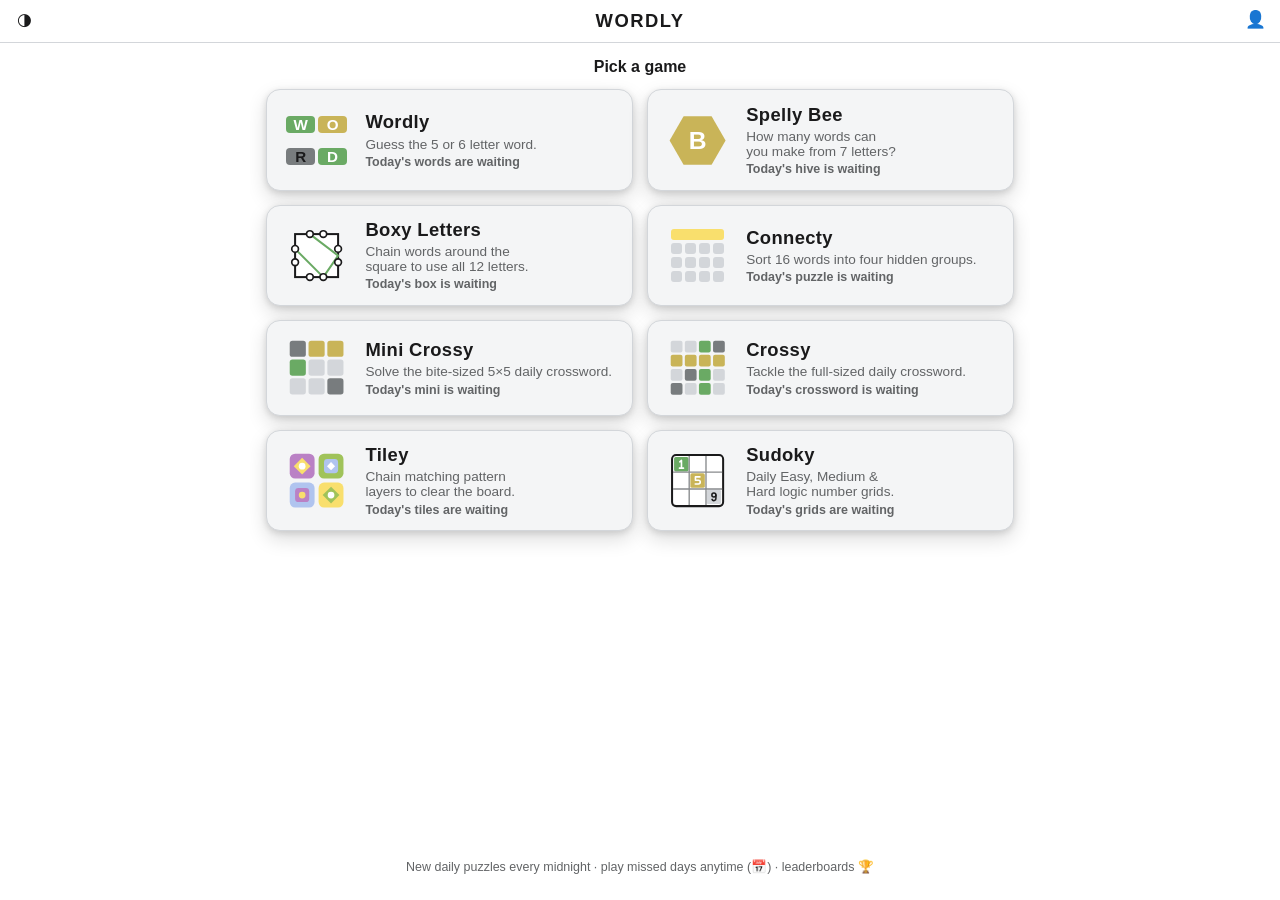
==== commit 976df087: "Fix game rendering, asset cache busting, menu icons, and layout polish" ====
--- a/public/index.html
+++ b/public/index.html
@@ -2,13 +2,13 @@
 <html lang="en">
 <head>
 <meta charset="UTF-8">
-<meta name="viewport" content="width=device-width, initial-scale=1, viewport-fit=cover, maximum-scale=1">
+<meta name="viewport" content="width=device-width, initial-scale=1, viewport-fit=cover">
 <meta name="theme-color" content="#121213">
 <title>Wordly</title>
 <script>try{var t=localStorage.getItem("wordly:theme");if(t)document.documentElement.setAttribute("data-theme",t)}catch(e){}</script>
 <link rel="icon" type="image/png" href="icon.png">
-<link rel="stylesheet" href="style.css">
-<link rel="stylesheet" href="games.css">
+<link rel="stylesheet" href="style.css?v=4">
+<link rel="stylesheet" href="games.css?v=4">
 </head>
 <body class="game-menu">
 <div id="toast-container" class="toast-container" aria-live="polite"></div>
@@ -28,127 +28,166 @@
 <main class="menu-main">
   <p id="menu-greeting" class="menu-greeting">Pick a game</p>
 
-  <a class="game-card" href="/wordly">
-    <span class="game-icon icon-wordly" aria-hidden="true">
-      <span class="t correct">W</span><span class="t present">O</span><span class="t">R</span><span class="t correct">D</span>
-    </span>
-    <span class="game-info">
-      <span class="game-name">Wordly</span>
-      <span class="game-desc">Guess the 5 or 6 letter word.</span>
-      <span id="status-wordly" class="game-status"></span>
-    </span>
-  </a>
-
-  <a class="game-card" href="/bee">
-    <span class="game-icon icon-bee" aria-hidden="true">
-      <svg viewBox="-60 -54 120 108"><polygon points="50,0 25,43.3 -25,43.3 -50,0 -25,-43.3 25,-43.3"></polygon><text x="0" y="0" dy="0.35em">B</text></svg>
-    </span>
-    <span class="game-info">
-      <span class="game-name">Spelly Bee</span>
-      <span class="game-desc">How many words can you make from 7 letters?</span>
-      <span id="status-bee" class="game-status"></span>
-    </span>
-  </a>
-
-  <a class="game-card" href="/boxed">
-    <span class="game-icon icon-boxed" aria-hidden="true">
-      <svg viewBox="0 0 100 100">
-        <rect x="18" y="18" width="64" height="64"></rect>
-        <polyline points="40,18 82,50 60,82 18,40"></polyline>
-        <circle cx="40" cy="18" r="5"></circle><circle cx="60" cy="18" r="5"></circle>
-        <circle cx="82" cy="40" r="5"></circle><circle cx="82" cy="60" r="5"></circle>
-        <circle cx="40" cy="82" r="5"></circle><circle cx="60" cy="82" r="5"></circle>
-        <circle cx="18" cy="40" r="5"></circle><circle cx="18" cy="60" r="5"></circle>
-      </svg>
-    </span>
-    <span class="game-info">
-      <span class="game-name">Boxy Letters</span>
-      <span class="game-desc">Chain words around the square to use all 12 letters.</span>
-      <span id="status-boxed" class="game-status"></span>
-    </span>
-  </a>
-
-  <a class="game-card" href="/connections">
-    <span class="game-icon icon-connections" aria-hidden="true">
-      <span class="c t0 bar"></span>
-      <span class="c"></span><span class="c"></span><span class="c"></span><span class="c"></span>
-      <span class="c"></span><span class="c"></span><span class="c"></span><span class="c"></span>
-      <span class="c"></span><span class="c"></span><span class="c"></span><span class="c"></span>
-    </span>
-    <span class="game-info">
-      <span class="game-name">Connecty</span>
-      <span class="game-desc">Sort 16 words into four hidden groups.</span>
-      <span id="status-connections" class="game-status"></span>
-    </span>
-  </a>
-
-  <a class="game-card" href="/mini">
-    <span class="game-icon icon-mini" aria-hidden="true">
-      <span class="sq blk"></span><span class="sq hi">M</span><span class="sq hi">I</span>
-      <span class="sq">N</span><span class="sq">I</span><span class="sq">S</span>
-      <span class="sq">O</span><span class="sq">N</span><span class="sq blk"></span>
-    </span>
-    <span class="game-info">
-      <span class="game-name">Mini Crossy</span>
-      <span class="game-desc">Solve the bite-sized 5&times;5 daily crossword.</span>
-      <span id="status-mini" class="game-status"></span>
-    </span>
-  </a>
-
-  <a class="game-card" href="/crossword">
-    <span class="game-icon icon-crossword" aria-hidden="true">
-      <span class="sq"></span><span class="sq"></span><span class="sq blk"></span><span class="sq"></span><span class="sq"></span>
-      <span class="sq hi"></span><span class="sq hi"></span><span class="sq hi"></span><span class="sq hi"></span><span class="sq hi"></span>
-      <span class="sq"></span><span class="sq blk"></span><span class="sq"></span><span class="sq blk"></span><span class="sq"></span>
-      <span class="sq"></span><span class="sq"></span><span class="sq"></span><span class="sq"></span><span class="sq"></span>
-      <span class="sq"></span><span class="sq"></span><span class="sq blk"></span><span class="sq"></span><span class="sq"></span>
-    </span>
-    <span class="game-info">
-      <span class="game-name">Crossy</span>
-      <span class="game-desc">Tackle the full-sized daily crossword.</span>
-      <span id="status-crossword" class="game-status"></span>
-    </span>
-  </a>
-
-  <a class="game-card" href="/tiles">
-    <span class="game-icon icon-tiles" aria-hidden="true">
-      <svg viewBox="0 0 100 100">
-        <rect x="8" y="8" width="40" height="40" rx="11" class="tl-outer"></rect>
-        <rect x="16" y="16" width="24" height="24" rx="7" class="tl-mid"></rect>
-        <circle cx="28" cy="28" r="6" class="tl-inner"></circle>
-        <rect x="52" y="8" width="40" height="40" rx="11" class="tl-mid"></rect>
-        <polygon points="72,16 84,28 72,40 60,28" class="tl-outer"></polygon>
-        <rect x="8" y="52" width="40" height="40" rx="11" class="tl-mid"></rect>
-        <circle cx="28" cy="72" r="12" class="tl-outer"></circle>
-        <rect x="52" y="52" width="40" height="40" rx="11" class="tl-outer"></rect>
-        <rect x="60" y="60" width="24" height="24" rx="7" class="tl-mid"></rect>
-        <circle cx="72" cy="72" r="6" class="tl-inner"></circle>
-      </svg>
-    </span>
-    <span class="game-info">
-      <span class="game-name">Tiley</span>
-      <span class="game-desc">Chain matching pattern layers to clear the board.</span>
-      <span id="status-tiles" class="game-status"></span>
-    </span>
-  </a>
-
-  <a class="game-card" href="/sudoku">
-    <span class="game-icon icon-sudoku" aria-hidden="true">
-      <span class="sq hi">9</span><span class="sq"></span><span class="sq">4</span>
-      <span class="sq"></span><span class="sq hi">5</span><span class="sq"></span>
-      <span class="sq">2</span><span class="sq"></span><span class="sq hi">1</span>
-    </span>
-    <span class="game-info">
-      <span class="game-name">Sudoky</span>
-      <span class="game-desc">Daily Easy, Medium &amp; Hard logic number grids.</span>
-      <span id="status-sudoku" class="game-status"></span>
-    </span>
-  </a>
-
-  <p class="menu-foot">New daily puzzles every midnight · play missed days anytime (&#128197;) · leaderboards &#127942;</p>
+  <div class="menu-grid">
+    <a class="game-card" href="/wordly">
+      <span class="game-icon icon-wordly" aria-hidden="true">
+        <span class="t correct">W</span><span class="t present">O</span><span class="t">R</span><span class="t correct">D</span>
+      </span>
+      <span class="game-info">
+        <span class="game-name">Wordly</span>
+        <span class="game-desc">Guess the 5 or 6 letter word.</span>
+        <span id="status-wordly" class="game-status"></span>
+      </span>
+    </a>
+
+    <a class="game-card" href="/bee">
+      <span class="game-icon icon-bee" aria-hidden="true">
+        <svg viewBox="-60 -54 120 108"><polygon points="50,0 25,43.3 -25,43.3 -50,0 -25,-43.3 25,-43.3"></polygon><text x="0" y="0" dy="0.35em">B</text></svg>
+      </span>
+      <span class="game-info">
+        <span class="game-name">Spelly Bee</span>
+        <span class="game-desc">How many words can you make from 7 letters?</span>
+        <span id="status-bee" class="game-status"></span>
+      </span>
+    </a>
+
+    <a class="game-card" href="/boxed">
+      <span class="game-icon icon-boxed" aria-hidden="true">
+        <svg viewBox="0 0 100 100">
+          <rect x="18" y="18" width="64" height="64"></rect>
+          <polyline points="40,18 82,50 60,82 18,40"></polyline>
+          <circle cx="40" cy="18" r="5"></circle><circle cx="60" cy="18" r="5"></circle>
+          <circle cx="82" cy="40" r="5"></circle><circle cx="82" cy="60" r="5"></circle>
+          <circle cx="40" cy="82" r="5"></circle><circle cx="60" cy="82" r="5"></circle>
+          <circle cx="18" cy="40" r="5"></circle><circle cx="18" cy="60" r="5"></circle>
+        </svg>
+      </span>
+      <span class="game-info">
+        <span class="game-name">Boxy Letters</span>
+        <span class="game-desc">Chain words around the square to use all 12 letters.</span>
+        <span id="status-boxed" class="game-status"></span>
+      </span>
+    </a>
+
+    <a class="game-card" href="/connections">
+      <span class="game-icon icon-connections" aria-hidden="true">
+        <span class="c t0 bar"></span>
+        <span class="c"></span><span class="c"></span><span class="c"></span><span class="c"></span>
+        <span class="c"></span><span class="c"></span><span class="c"></span><span class="c"></span>
+        <span class="c"></span><span class="c"></span><span class="c"></span><span class="c"></span>
+      </span>
+      <span class="game-info">
+        <span class="game-name">Connecty</span>
+        <span class="game-desc">Sort 16 words into four hidden groups.</span>
+        <span id="status-connections" class="game-status"></span>
+      </span>
+    </a>
+
+    <a class="game-card" href="/mini">
+      <span class="game-icon icon-mini" aria-hidden="true">
+        <svg viewBox="0 0 100 100">
+          <rect x="10" y="10" width="24" height="24" rx="4" fill="var(--color-absent, #3a3a3c)"></rect>
+          <rect x="38" y="10" width="24" height="24" rx="4" fill="var(--bee-center, var(--color-present, #b59f3b))"></rect>
+          <rect x="66" y="10" width="24" height="24" rx="4" fill="var(--bee-center, var(--color-present, #b59f3b))"></rect>
+          <rect x="10" y="38" width="24" height="24" rx="4" fill="var(--color-correct, #538d4e)"></rect>
+          <rect x="38" y="38" width="24" height="24" rx="4" fill="var(--color-key-bg, #818384)"></rect>
+          <rect x="66" y="38" width="24" height="24" rx="4" fill="var(--color-key-bg, #818384)"></rect>
+          <rect x="10" y="66" width="24" height="24" rx="4" fill="var(--color-key-bg, #818384)"></rect>
+          <rect x="38" y="66" width="24" height="24" rx="4" fill="var(--color-key-bg, #818384)"></rect>
+          <rect x="66" y="66" width="24" height="24" rx="4" fill="var(--color-absent, #3a3a3c)"></rect>
+        </svg>
+      </span>
+      <span class="game-info">
+        <span class="game-name">Mini Crossy</span>
+        <span class="game-desc">Solve the bite-sized 5&times;5 daily crossword.</span>
+        <span id="status-mini" class="game-status"></span>
+      </span>
+    </a>
+
+    <a class="game-card" href="/crossword">
+      <span class="game-icon icon-crossword" aria-hidden="true">
+        <svg viewBox="0 0 100 100">
+          <rect x="10" y="10" width="17.5" height="17.5" rx="3" fill="var(--color-key-bg, #818384)"></rect>
+          <rect x="31" y="10" width="17.5" height="17.5" rx="3" fill="var(--color-key-bg, #818384)"></rect>
+          <rect x="52" y="10" width="17.5" height="17.5" rx="3" fill="var(--color-correct, #538d4e)"></rect>
+          <rect x="73" y="10" width="17.5" height="17.5" rx="3" fill="var(--color-absent, #3a3a3c)"></rect>
+          <rect x="10" y="31" width="17.5" height="17.5" rx="3" fill="var(--bee-center, var(--color-present, #b59f3b))"></rect>
+          <rect x="31" y="31" width="17.5" height="17.5" rx="3" fill="var(--bee-center, var(--color-present, #b59f3b))"></rect>
+          <rect x="52" y="31" width="17.5" height="17.5" rx="3" fill="var(--bee-center, var(--color-present, #b59f3b))"></rect>
+          <rect x="73" y="31" width="17.5" height="17.5" rx="3" fill="var(--bee-center, var(--color-present, #b59f3b))"></rect>
+          <rect x="10" y="52" width="17.5" height="17.5" rx="3" fill="var(--color-key-bg, #818384)"></rect>
+          <rect x="31" y="52" width="17.5" height="17.5" rx="3" fill="var(--color-absent, #3a3a3c)"></rect>
+          <rect x="52" y="52" width="17.5" height="17.5" rx="3" fill="var(--color-correct, #538d4e)"></rect>
+          <rect x="73" y="52" width="17.5" height="17.5" rx="3" fill="var(--color-key-bg, #818384)"></rect>
+          <rect x="10" y="73" width="17.5" height="17.5" rx="3" fill="var(--color-absent, #3a3a3c)"></rect>
+          <rect x="31" y="73" width="17.5" height="17.5" rx="3" fill="var(--color-key-bg, #818384)"></rect>
+          <rect x="52" y="73" width="17.5" height="17.5" rx="3" fill="var(--color-correct, #538d4e)"></rect>
+          <rect x="73" y="73" width="17.5" height="17.5" rx="3" fill="var(--color-key-bg, #818384)"></rect>
+        </svg>
+      </span>
+      <span class="game-info">
+        <span class="game-name">Crossy</span>
+        <span class="game-desc">Tackle the full-sized daily crossword.</span>
+        <span id="status-crossword" class="game-status"></span>
+      </span>
+    </a>
+
+    <a class="game-card" href="/tiles">
+      <span class="game-icon icon-tiles" aria-hidden="true">
+        <svg viewBox="0 0 100 100">
+          <rect x="10" y="10" width="37" height="37" rx="8" fill="var(--conn-t3, #ba81c5)"></rect>
+          <polygon points="28.5,16 41,28.5 28.5,41 16,28.5" fill="var(--conn-t0, #f9df6d)"></polygon>
+          <circle cx="28.5" cy="28.5" r="5" fill="var(--color-bg, #121213)"></circle>
+
+          <rect x="53" y="10" width="37" height="37" rx="8" fill="var(--conn-t1, #a0c35a)"></rect>
+          <rect x="61" y="18" width="21" height="21" rx="5" fill="var(--conn-t2, #b0c4ef)"></rect>
+          <polygon points="71.5,22.5 77.5,28.5 71.5,34.5 65.5,28.5" fill="var(--color-bg, #121213)"></polygon>
+
+          <rect x="10" y="53" width="37" height="37" rx="8" fill="var(--conn-t2, #b0c4ef)"></rect>
+          <rect x="18" y="61" width="21" height="21" rx="5" fill="var(--conn-t3, #ba81c5)"></rect>
+          <circle cx="28.5" cy="71.5" r="5" fill="var(--conn-t0, #f9df6d)"></circle>
+
+          <rect x="53" y="53" width="37" height="37" rx="8" fill="var(--conn-t0, #f9df6d)"></rect>
+          <polygon points="71.5,59 84,71.5 71.5,84 59,71.5" fill="var(--conn-t1, #a0c35a)"></polygon>
+          <circle cx="71.5" cy="71.5" r="5" fill="var(--color-bg, #121213)"></circle>
+        </svg>
+      </span>
+      <span class="game-info">
+        <span class="game-name">Tiley</span>
+        <span class="game-desc">Chain matching pattern layers to clear the board.</span>
+        <span id="status-tiles" class="game-status"></span>
+      </span>
+    </a>
+
+    <a class="game-card" href="/sudoku">
+      <span class="game-icon icon-sudoku" aria-hidden="true">
+        <svg viewBox="0 0 100 100">
+          <rect x="12" y="12" width="76" height="76" rx="6" fill="var(--color-bg, #121213)" stroke="var(--color-text, #ffffff)" stroke-width="3"></rect>
+          <rect x="15" y="15" width="21.5" height="21.5" rx="2.5" fill="var(--color-correct, #538d4e)"></rect>
+          <rect x="39.25" y="39.25" width="21.5" height="21.5" rx="2.5" fill="var(--bee-center, var(--color-present, #b59f3b))"></rect>
+          <rect x="63.5" y="63.5" width="21.5" height="21.5" rx="2.5" fill="var(--color-key-bg, #818384)"></rect>
+          <line x1="37.5" y1="13.5" x2="37.5" y2="86.5" stroke="var(--color-border-strong, #565758)" stroke-width="2"></line>
+          <line x1="62.5" y1="13.5" x2="62.5" y2="86.5" stroke="var(--color-border-strong, #565758)" stroke-width="2"></line>
+          <line x1="13.5" y1="37.5" x2="86.5" y2="37.5" stroke="var(--color-border-strong, #565758)" stroke-width="2"></line>
+          <line x1="13.5" y1="62.5" x2="86.5" y2="62.5" stroke="var(--color-border-strong, #565758)" stroke-width="2"></line>
+          <path d="M23.5,22 L26,20 V31.5 M23,31.5 H29" fill="none" stroke="var(--key-text-on-color, #ffffff)" stroke-width="2.4" stroke-linecap="round" stroke-linejoin="round"></path>
+          <path d="M53.5,44.5 H46.8 V49.5 H51.2 A2.7,2.7 0 0 1 51.2,55 H46.5" fill="none" stroke="var(--bee-center-text, var(--key-text-on-color, #ffffff))" stroke-width="2.4" stroke-linecap="round" stroke-linejoin="round"></path>
+          <circle cx="74.25" cy="71.5" r="3" fill="none" stroke="var(--color-key-text, #ffffff)" stroke-width="2.3"></circle>
+          <path d="M77.25,71.5 V76.5 A3,3 0 0 1 71.5,78" fill="none" stroke="var(--color-key-text, #ffffff)" stroke-width="2.3" stroke-linecap="round"></path>
+        </svg>
+      </span>
+      <span class="game-info">
+        <span class="game-name">Sudoky</span>
+        <span class="game-desc">Daily Easy, Medium &amp; Hard logic number grids.</span>
+        <span id="status-sudoku" class="game-status"></span>
+      </span>
+    </a>
+  </div>
+
+  <p class="menu-foot">New daily puzzles every midnight · play missed days anytime (&#128197;) · leaderboards&nbsp;&#127942;</p>
 </main>
 
-<script src="common.js"></script>
+<script src="common.js?v=4"></script>
 <script>
 (() => {
   const S = Shared;
--- a/public/games.css
+++ b/public/games.css
@@ -89,26 +89,41 @@
 .menu-main {
   flex: 1 1 auto;
   width: 100%;
-  max-width: 480px;
+  max-width: 780px;
   margin: 0 auto;
-  padding: 1rem 1rem calc(1rem + env(safe-area-inset-bottom));
+  padding: 0.85rem 1rem calc(0.85rem + env(safe-area-inset-bottom));
   display: flex;
   flex-direction: column;
-  gap: 0.85rem;
+  gap: 0.75rem;
+  overflow-y: auto;
 }
 
 .menu-greeting {
-  margin: 0.25rem 0 0.25rem;
+  margin: 0.1rem 0;
   text-align: center;
   font-weight: 600;
   color: var(--color-text);
 }
 
+.menu-grid {
+  display: grid;
+  grid-template-columns: minmax(0, 1fr);
+  gap: 0.7rem;
+  width: 100%;
+}
+
+@media (min-width: 680px) {
+  .menu-grid {
+    grid-template-columns: repeat(2, minmax(0, 1fr));
+    gap: 0.85rem;
+  }
+}
+
 .game-card {
   display: flex;
   align-items: center;
-  gap: 1rem;
-  padding: 1rem;
+  gap: 0.95rem;
+  padding: 0.85rem 1rem;
   background: var(--color-surface);
   border: 1px solid var(--color-border);
   border-radius: 12px;
@@ -1143,50 +1158,11 @@
 }
 
 /* ---------- Crosswords (Mini Crossy & Crossy) ---------- */
-.icon-mini,
-.icon-crossword {
-  display: grid;
-  align-items: stretch;
-  justify-items: stretch;
-  gap: 2px;
-  padding: 0.35rem;
-}
-
-.icon-mini {
-  grid-template-columns: repeat(3, 1fr);
-  grid-template-rows: repeat(3, 1fr);
-}
-
-.icon-crossword {
-  grid-template-columns: repeat(5, 1fr);
-  grid-template-rows: repeat(5, 1fr);
-  gap: 1.5px;
-}
-
-.icon-mini .sq,
-.icon-crossword .sq {
-  border-radius: 2px;
-  background: var(--color-surface);
-  border: 1px solid var(--color-border-strong);
-  color: var(--color-text);
-  font-size: 0.7rem;
-  font-weight: 800;
-  display: flex;
-  align-items: center;
-  justify-content: center;
-}
-
-.icon-mini .sq.hi,
-.icon-crossword .sq.hi {
-  background: var(--bee-center, var(--color-present));
-  color: var(--bee-center-text, var(--key-text-on-color));
-  border-color: transparent;
-}
-
-.icon-mini .sq.blk,
-.icon-crossword .sq.blk {
-  background: var(--color-border-strong);
-  border-color: transparent;
+.icon-mini svg,
+.icon-crossword svg {
+  width: 100%;
+  height: 100%;
+  display: block;
 }
 
 .cw-main {
@@ -1200,7 +1176,13 @@
   display: flex;
   flex-direction: column;
   align-items: center;
-  gap: 0.45rem;
+  gap: 0.5rem;
+}
+
+.cw-keyboard-wrap {
+  width: 100%;
+  max-width: 500px;
+  padding-top: 0.25rem;
 }
 
 .cw-top {
@@ -1233,7 +1215,7 @@
 
 .cw-board-col {
   width: 100%;
-  max-width: 460px;
+  max-width: 440px;
   display: flex;
   flex-direction: column;
   align-items: center;
@@ -1248,19 +1230,20 @@
   grid-template-columns: repeat(var(--cw-cols, 5), minmax(0, 1fr));
   grid-template-rows: repeat(var(--cw-rows, 5), minmax(0, 1fr));
   gap: 2px;
-  padding: 2px;
-  background: var(--color-border-strong);
-  border: 2px solid var(--color-border-strong);
-  border-radius: 6px;
+  padding: 3px;
+  background: #09090a;
+  border: 2.5px solid var(--color-border-strong);
+  border-radius: 8px;
+  box-shadow: 0 6px 20px rgba(0, 0, 0, 0.24);
   user-select: none;
   -webkit-user-select: none;
   touch-action: manipulation;
 }
 
 .cw-board.cw-large {
-  --cw-size: min(94vw, 430px, calc(100dvh - 360px));
-  gap: 1px;
-  padding: 1.5px;
+  --cw-size: min(94vw, 385px, calc(100dvh - 415px));
+  gap: 1.5px;
+  padding: 2.5px;
 }
 
 .cw-answers-board {
@@ -1274,7 +1257,7 @@
 
 .cw-cell {
   position: relative;
-  background: var(--color-surface);
+  background: color-mix(in srgb, var(--color-key-bg) 52%, var(--color-surface));
   color: var(--color-text);
   display: flex;
   align-items: center;
@@ -1283,15 +1266,27 @@
   min-width: 0;
   min-height: 0;
   overflow: hidden;
+  border-radius: 2px;
+}
+
+[data-theme="light"] .cw-cell,
+[data-theme="bubblegum-3d"] .cw-cell {
+  background: #ffffff;
 }
 
 .cw-cell.block {
-  background: var(--color-bg);
+  background: #09090a;
   cursor: default;
+  border-radius: 1px;
+}
+
+[data-theme="light"] .cw-board,
+[data-theme="light"] .cw-cell.block {
+  background: #1a1a1b;
 }
 
 .cw-cell.in-word {
-  background: color-mix(in srgb, var(--bee-center, var(--color-present)) 24%, var(--color-surface));
+  background: color-mix(in srgb, var(--bee-center, var(--color-present)) 42%, var(--color-surface));
 }
 
 .cw-cell.active {
@@ -1431,7 +1426,7 @@
   }
   .cw-layout {
     flex-direction: row;
-    align-items: flex-start;
+    align-items: stretch;
     justify-content: center;
     gap: 1.25rem;
   }
@@ -1440,8 +1435,8 @@
     grid-template-columns: 1fr 1fr;
     gap: 0.75rem;
     flex: 1;
-    max-width: 360px;
-    height: min(420px, calc(100dvh - 300px));
+    max-width: 390px;
+    max-height: min(495px, calc(100dvh - 285px));
   }
   .cw-clue-col {
     display: flex;
@@ -1610,19 +1605,7 @@
 .icon-tiles svg {
   width: 100%;
   height: 100%;
-}
-
-.icon-tiles .tl-outer {
-  fill: var(--color-correct);
-  opacity: 0.88;
-}
-
-.icon-tiles .tl-mid {
-  fill: var(--bee-center, var(--color-present));
-}
-
-.icon-tiles .tl-inner {
-  fill: var(--color-accent);
+  display: block;
 }
 
 .tiles-main {
@@ -1641,6 +1624,7 @@
 
 .tiles-top {
   width: 100%;
+  max-width: 370px;
   display: flex;
   align-items: center;
   justify-content: space-between;
@@ -1651,16 +1635,17 @@
   display: flex;
   align-items: center;
   gap: 0.45rem;
+  flex-wrap: wrap;
 }
 
 .tiles-stat {
   display: flex;
   align-items: baseline;
   gap: 0.32rem;
-  padding: 0.26rem 0.6rem;
+  padding: 0.28rem 0.65rem;
   border-radius: 999px;
   background: var(--color-surface);
-  border: 1px solid var(--color-border);
+  border: 1px solid var(--color-border-strong);
 }
 
 .tiles-stat-label {
@@ -1690,11 +1675,11 @@
   grid-template-columns: repeat(5, minmax(0, 1fr));
   grid-template-rows: repeat(6, minmax(0, 1fr));
   gap: 7px;
-  padding: 7px;
+  padding: 8px;
   border-radius: 16px;
-  background: color-mix(in srgb, var(--color-surface) 82%, transparent);
-  border: 1px solid var(--color-border);
-  box-shadow: 0 6px 20px rgba(0, 0, 0, 0.16);
+  background: color-mix(in srgb, var(--color-surface) 88%, var(--color-bg));
+  border: 1.5px solid var(--color-border-strong);
+  box-shadow: 0 8px 24px rgba(0, 0, 0, 0.22);
   user-select: none;
   -webkit-user-select: none;
   touch-action: manipulation;
@@ -1703,8 +1688,8 @@
 .tiles-cell {
   position: relative;
   border-radius: 10px;
-  border: 2px solid var(--color-border);
-  background: var(--color-bg);
+  border: 1.5px solid var(--color-border-strong);
+  background: color-mix(in srgb, var(--color-bg) 72%, var(--color-surface));
   padding: 0;
   cursor: pointer;
   display: flex;
@@ -1753,31 +1738,10 @@
 }
 
 /* ---------- Sudoky (/sudoku) ---------- */
-.icon-sudoku {
-  display: grid;
-  grid-template-columns: repeat(3, 1fr);
-  grid-template-rows: repeat(3, 1fr);
-  gap: 2px;
-  padding: 0.35rem;
-}
-
-.icon-sudoku .sq {
-  border-radius: 3px;
-  background: var(--color-surface);
-  border: 1px solid var(--color-border-strong);
-  color: var(--color-text);
-  font-size: 0.75rem;
-  font-weight: 800;
-  font-variant-numeric: tabular-nums;
-  display: flex;
-  align-items: center;
-  justify-content: center;
-}
-
-.icon-sudoku .sq.hi {
-  background: var(--color-correct);
-  color: var(--key-text-on-color);
-  border-color: transparent;
+.icon-sudoku svg {
+  width: 100%;
+  height: 100%;
+  display: block;
 }
 
 .sudoku-main {
@@ -1796,7 +1760,7 @@
 
 .sudoku-top {
   width: 100%;
-  max-width: 380px;
+  max-width: 378px;
   display: flex;
   align-items: center;
   justify-content: space-between;
@@ -1823,7 +1787,7 @@
   border: 2.5px solid var(--color-text);
   border-radius: 10px;
   overflow: hidden;
-  box-shadow: 0 6px 20px rgba(0, 0, 0, 0.2);
+  box-shadow: 0 8px 24px rgba(0, 0, 0, 0.24);
   user-select: none;
   -webkit-user-select: none;
   touch-action: manipulation;
@@ -1832,8 +1796,8 @@
 .sudoku-cell {
   position: relative;
   border: none;
-  border-right: 1px solid var(--color-border);
-  border-bottom: 1px solid var(--color-border);
+  border-right: 1px solid var(--color-border-strong);
+  border-bottom: 1px solid var(--color-border-strong);
   background: var(--color-surface);
   color: var(--color-accent);
   padding: 0;
@@ -1867,11 +1831,11 @@
 }
 
 .sudoku-cell.peer {
-  background: color-mix(in srgb, var(--color-text) 9%, var(--color-surface));
+  background: color-mix(in srgb, var(--color-key-bg) 28%, var(--color-surface));
 }
 
 .sudoku-cell.same-digit {
-  background: color-mix(in srgb, var(--bee-center, var(--color-present)) 32%, var(--color-surface));
+  background: color-mix(in srgb, var(--color-correct) 38%, var(--color-surface));
 }
 
 .sudoku-cell.selected {
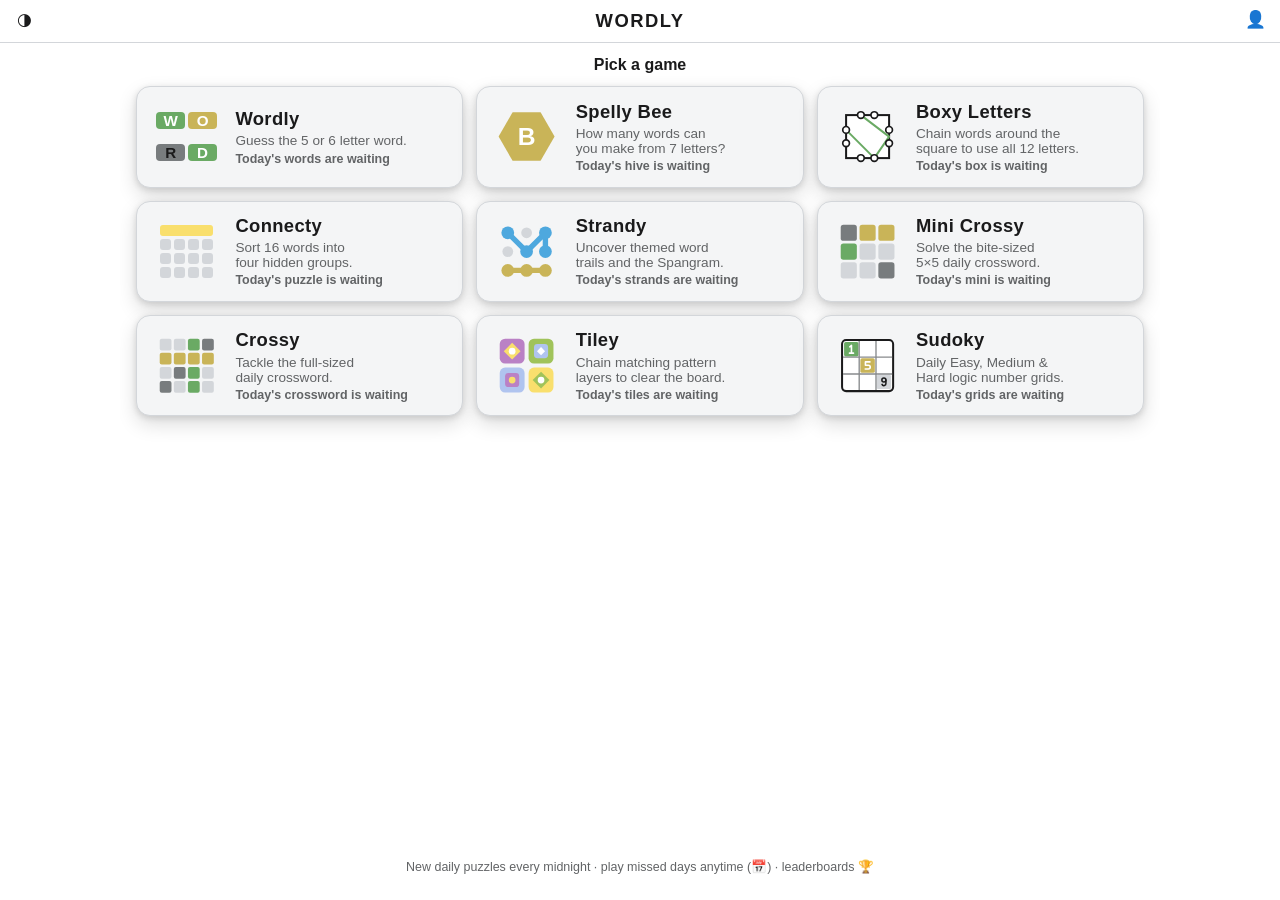
==== commit ff3f4af4: "Add Strandy game, PWA + anti-zoom phone UX, Hard Mode, and profile sync" ====
--- a/public/index.html
+++ b/public/index.html
@@ -2,13 +2,17 @@
 <html lang="en">
 <head>
 <meta charset="UTF-8">
-<meta name="viewport" content="width=device-width, initial-scale=1, viewport-fit=cover">
+<meta name="viewport" content="width=device-width, initial-scale=1, maximum-scale=1, user-scalable=no, viewport-fit=cover">
 <meta name="theme-color" content="#121213">
+<meta name="apple-mobile-web-app-capable" content="yes">
+<meta name="apple-mobile-web-app-status-bar-style" content="black-translucent">
 <title>Wordly</title>
 <script>try{var t=localStorage.getItem("wordly:theme");if(t)document.documentElement.setAttribute("data-theme",t)}catch(e){}</script>
 <link rel="icon" type="image/png" href="icon.png">
-<link rel="stylesheet" href="style.css?v=4">
-<link rel="stylesheet" href="games.css?v=4">
+<link rel="apple-touch-icon" href="icon.png">
+<link rel="manifest" href="manifest.json">
+<link rel="stylesheet" href="style.css?v=6">
+<link rel="stylesheet" href="games.css?v=6">
 </head>
 <body class="game-menu">
 <div id="toast-container" class="toast-container" aria-live="polite"></div>
@@ -26,7 +30,10 @@
 </header>
 
 <main class="menu-main">
-  <p id="menu-greeting" class="menu-greeting">Pick a game</p>
+  <div class="menu-top-row">
+    <p id="menu-greeting" class="menu-greeting">Pick a game</p>
+    <button id="menu-recap-btn" class="pill-btn menu-recap-btn hidden" type="button">Copy today's recap</button>
+  </div>
 
   <div class="menu-grid">
     <a class="game-card" href="/wordly">
@@ -80,6 +87,29 @@
         <span class="game-name">Connecty</span>
         <span class="game-desc">Sort 16 words into four hidden groups.</span>
         <span id="status-connections" class="game-status"></span>
+      </span>
+    </a>
+
+    <a class="game-card" href="/strands">
+      <span class="game-icon icon-strands" aria-hidden="true">
+        <svg viewBox="0 0 100 100">
+          <polyline points="22,22 50,50 78,22 78,50" fill="none" stroke="#4ea8de" stroke-width="8" stroke-linecap="round" stroke-linejoin="round"></polyline>
+          <polyline points="22,78 50,78 78,78" fill="none" stroke="var(--bee-center, var(--color-present, #b59f3b))" stroke-width="8" stroke-linecap="round" stroke-linejoin="round"></polyline>
+          <circle cx="22" cy="22" r="9.5" fill="#4ea8de"></circle>
+          <circle cx="50" cy="22" r="8" fill="var(--color-key-bg, #818384)"></circle>
+          <circle cx="78" cy="22" r="9.5" fill="#4ea8de"></circle>
+          <circle cx="22" cy="50" r="8" fill="var(--color-key-bg, #818384)"></circle>
+          <circle cx="50" cy="50" r="9.5" fill="#4ea8de"></circle>
+          <circle cx="78" cy="50" r="9.5" fill="#4ea8de"></circle>
+          <circle cx="22" cy="78" r="9.5" fill="var(--bee-center, var(--color-present, #b59f3b))"></circle>
+          <circle cx="50" cy="78" r="9.5" fill="var(--bee-center, var(--color-present, #b59f3b))"></circle>
+          <circle cx="78" cy="78" r="9.5" fill="var(--bee-center, var(--color-present, #b59f3b))"></circle>
+        </svg>
+      </span>
+      <span class="game-info">
+        <span class="game-name">Strandy</span>
+        <span class="game-desc">Uncover themed word trails and the Spangram.</span>
+        <span id="status-strands" class="game-status"></span>
       </span>
     </a>
 
@@ -187,7 +217,7 @@
   <p class="menu-foot">New daily puzzles every midnight · play missed days anytime (&#128197;) · leaderboards&nbsp;&#127942;</p>
 </main>
 
-<script src="common.js?v=4"></script>
+<script src="common.js?v=6"></script>
 <script>
 (() => {
   const S = Shared;
@@ -199,8 +229,10 @@
   }
 
   const today = S.todayDateString();
+  const recapLines = [];
   const set = (id, text, done) => {
     const el = document.getElementById(id);
+    if (!el) return;
     el.textContent = text;
     el.classList.toggle("done", !!done);
   };
@@ -211,7 +243,9 @@
       const s = S.load(`wordly:daily:${len}:${today}`);
       if (!s || !s.guesses || !s.guesses.length) return null;
       if (!s.over) return `${len}-letter in progress`;
-      return s.won ? `${len}-letter ✓ in ${s.guesses.length}` : `${len}-letter ✗`;
+      const star = s.hardMode ? "*" : "";
+      recapLines.push(`🟩 Wordly (${len}): ${s.won ? `${s.guesses.length}/${len + 1}${star}` : `X/${len + 1}${star}`}`);
+      return s.won ? `${len}-letter ✓ in ${s.guesses.length}${star}` : `${len}-letter ✗`;
     })
     .filter(Boolean);
   set("status-wordly", wordly.length ? `Today: ${wordly.join(" · ")}` : "Today's words are waiting", wordly.length);
@@ -219,6 +253,7 @@
   const bee = S.load(`bee:daily:${today}`);
   if (bee && bee.found && bee.found.length) {
     set("status-bee", `Today: ${bee.rank} · ${bee.score} pts · ${bee.found.length} words`, true);
+    recapLines.push(`🐝 Spelly Bee: ${bee.rank} (${bee.score} pts)`);
   } else {
     set("status-bee", "Today's hive is waiting");
   }
@@ -226,6 +261,7 @@
   const boxed = S.load(`boxed:daily:${today}`);
   if (boxed && boxed.solved) {
     set("status-boxed", `Today: ✓ solved in ${boxed.words.length} words`, true);
+    recapLines.push(`📦 Boxy Letters: ${boxed.words.length}/${boxed.par || "—"} words`);
   } else if (boxed && boxed.started) {
     set("status-boxed", "Today: in progress", true);
   } else {
@@ -241,12 +277,27 @@
         : `Today: ✗ ${(conn.solved || []).length}/4 groups`,
       true
     );
+    recapLines.push(`🟪 Connecty: ${conn.won ? `✓ (${conn.mistakes} mistakes)` : `${(conn.solved || []).length}/4 groups`}`);
   } else if (conn && conn.started) {
     set("status-connections", `Today: in progress · ${(conn.solved || []).length}/4 groups`, true);
   } else {
     set("status-connections", "Today's puzzle is waiting");
   }
 
+  const strands = S.load(`strands:daily:${today}`);
+  if (strands && strands.over) {
+    set(
+      "status-strands",
+      `Today: ✓ solved in ${S.formatTimer(strands.activeMs || 0)}${strands.hintsUsed ? ` · ${strands.hintsUsed} hint${strands.hintsUsed === 1 ? "" : "s"}` : " ★"}`,
+      true
+    );
+    recapLines.push(`🔵 Strandy: ${S.formatTimer(strands.activeMs || 0)}${strands.hintsUsed ? "" : " ★"}`);
+  } else if (strands && strands.started) {
+    set("status-strands", `Today: in progress · ${(strands.found || []).length}/${strands.total || 6} found`, true);
+  } else {
+    set("status-strands", "Today's strands are waiting");
+  }
+
   const mini = S.load(`mini:daily:${today}`);
   if (mini && mini.over) {
     set(
@@ -254,6 +305,7 @@
       `Today: ✓ solved in ${S.formatTimer(mini.activeMs || 0)}${mini.hints ? ` · ${mini.hints} hint${mini.hints === 1 ? "" : "s"}` : " ★"}`,
       true
     );
+    recapLines.push(`✏️ Mini Crossy: ${S.formatTimer(mini.activeMs || 0)}${mini.hints ? "" : " ★"}`);
   } else if (mini && mini.started) {
     set("status-mini", `Today: in progress · ${mini.filled || 0}/${mini.total || 25}`, true);
   } else {
@@ -267,6 +319,7 @@
       `Today: ✓ solved in ${S.formatTimer(cw.activeMs || 0)}${cw.hints ? ` · ${cw.hints} hint${cw.hints === 1 ? "" : "s"}` : " ★"}`,
       true
     );
+    recapLines.push(`📰 Crossy: ${S.formatTimer(cw.activeMs || 0)}${cw.hints ? "" : " ★"}`);
   } else if (cw && cw.started) {
     set("status-crossword", `Today: in progress · ${cw.filled || 0}/${cw.total || ""}`, true);
   } else {
@@ -280,6 +333,7 @@
       `Today: ✓ cleared · ${tiles.bestCombo || 0}/45 combo${tiles.errors === 0 && tiles.bestCombo >= 45 ? " ★" : ""}`,
       true
     );
+    recapLines.push(`💠 Tiley: ${tiles.bestCombo || 0}/45 combo${tiles.errors === 0 && tiles.bestCombo >= 45 ? " ★" : ""}`);
   } else if (tiles && tiles.started) {
     set("status-tiles", `Today: in progress · ${tiles.cleared || 0}/30 cleared`, true);
   } else {
@@ -295,6 +349,7 @@
       const s = S.load(`sudoku:daily:${diff}:${today}`);
       if (!s || (!s.started && !s.over)) return null;
       if (!s.over) return `${label} in progress`;
+      recapLines.push(`🔢 Sudoky (${label}): ${S.formatTimer(s.activeMs || 0)}${!s.hints && !s.mistakes ? " ★" : ""}`);
       return `${label} ✓${!s.hints && !s.mistakes ? " ★" : ""}`;
     })
     .filter(Boolean);
@@ -304,6 +359,15 @@
     sudokuSummary.length
   );
 
+  const recapBtn = document.getElementById("menu-recap-btn");
+  if (recapBtn && recapLines.length) {
+    recapBtn.classList.remove("hidden");
+    recapBtn.addEventListener("click", () => {
+      const header = `Wordly Daily Recap · ${today}`;
+      if (S.shareText) S.shareText(`${header}\n${recapLines.join("\n")}`);
+    });
+  }
+
   greet();
 })();
 </script>
--- a/public/style.css
+++ b/public/style.css
@@ -18,6 +18,27 @@
   --color-key-text: #ffffff;
   --color-modal-overlay: rgba(0, 0, 0, 0.6);
   --color-danger: #d24949;
+}
+
+/* ---------- OLED Black ---------- */
+[data-theme="oled"] {
+  --color-bg: #000000;
+  --color-surface: #0a0a0c;
+  --color-text: #f5f5f7;
+  --color-text-dim: #86868b;
+  --color-border: #222226;
+  --color-border-strong: #3d3d42;
+  --color-accent: #3fb950;
+
+  --color-correct: #2ea043;
+  --color-present: #d29922;
+  --color-absent: #16161a;
+  --key-text-on-color: #ffffff;
+
+  --color-key-bg: #1c1c21;
+  --color-key-text: #f5f5f7;
+  --color-modal-overlay: rgba(0, 0, 0, 0.86);
+  --color-danger: #f85149;
 }
 
 [data-theme="light"] {
--- a/public/games.css
+++ b/public/games.css
@@ -89,13 +89,21 @@
 .menu-main {
   flex: 1 1 auto;
   width: 100%;
-  max-width: 780px;
+  max-width: 1040px;
   margin: 0 auto;
-  padding: 0.85rem 1rem calc(0.85rem + env(safe-area-inset-bottom));
+  padding: 0.75rem 1rem calc(0.85rem + env(safe-area-inset-bottom));
   display: flex;
   flex-direction: column;
+  gap: 0.65rem;
+  overflow-y: auto;
+}
+
+.menu-top-row {
+  display: flex;
+  align-items: center;
+  justify-content: center;
   gap: 0.75rem;
-  overflow-y: auto;
+  flex-wrap: wrap;
 }
 
 .menu-greeting {
@@ -105,17 +113,58 @@
   color: var(--color-text);
 }
 
+.menu-recap-btn {
+  padding: 0.32rem 0.75rem;
+  min-width: 0;
+  font-size: 0.78rem;
+}
+
+.wordly-share-grid {
+  display: flex;
+  flex-direction: column;
+  align-items: center;
+  gap: 4px;
+  margin: 0.5rem 0 0.85rem;
+}
+
+.wordly-share-row {
+  display: flex;
+  gap: 4px;
+}
+
+.wordly-sq {
+  width: 1.45rem;
+  height: 1.45rem;
+  border-radius: 3px;
+  background: var(--color-absent);
+}
+
+.wordly-sq.correct {
+  background: var(--color-correct);
+}
+
+.wordly-sq.present {
+  background: var(--color-present);
+}
+
 .menu-grid {
   display: grid;
   grid-template-columns: minmax(0, 1fr);
-  gap: 0.7rem;
-  width: 100%;
-}
-
-@media (min-width: 680px) {
+  gap: 0.6rem;
+  width: 100%;
+}
+
+@media (min-width: 660px) {
   .menu-grid {
     grid-template-columns: repeat(2, minmax(0, 1fr));
-    gap: 0.85rem;
+    gap: 0.75rem;
+  }
+}
+
+@media (min-width: 960px) {
+  .menu-grid {
+    grid-template-columns: repeat(3, minmax(0, 1fr));
+    gap: 0.8rem;
   }
 }
 
@@ -1285,6 +1334,19 @@
   background: #1a1a1b;
 }
 
+[data-theme="oled"] .cw-board {
+  background: #33333a;
+  border-color: #3d3d42;
+}
+
+[data-theme="oled"] .cw-cell {
+  background: #1c1c22;
+}
+
+[data-theme="oled"] .cw-cell.block {
+  background: #000000;
+}
+
 .cw-cell.in-word {
   background: color-mix(in srgb, var(--bee-center, var(--color-present)) 42%, var(--color-surface));
 }
@@ -2079,3 +2141,381 @@
   border: 2.5px solid #5a2a52;
   box-shadow: 0 3px 0 #5a2a52;
 }
+
+/* ---------- Phone-First Touch & Anti-Zoom ---------- */
+html,
+body {
+  touch-action: manipulation;
+  overscroll-behavior: none;
+  -webkit-tap-highlight-color: transparent;
+  -webkit-text-size-adjust: 100%;
+  user-select: none;
+  -webkit-user-select: none;
+}
+
+button,
+a,
+.key,
+.tile,
+.cw-cell,
+.tiles-cell,
+.sudoku-cell,
+.strands-cell,
+.conn-tile,
+.bee-cell {
+  touch-action: manipulation;
+  -webkit-tap-highlight-color: transparent;
+}
+
+input[type="text"],
+input[type="password"],
+input[type="search"],
+textarea {
+  font-size: 16px !important;
+  user-select: text;
+  -webkit-user-select: text;
+}
+
+/* ---------- Wordly Hard Mode Button ---------- */
+.hard-mode-btn {
+  width: auto;
+  height: 1.7rem;
+  min-width: 2.75rem;
+  padding: 0 0.45rem;
+  font-size: 0.68rem;
+  font-weight: 800;
+  letter-spacing: 0.02em;
+  text-transform: uppercase;
+  border-radius: 999px;
+  border: 1px solid var(--color-border-strong);
+  background: var(--color-surface);
+  color: var(--color-text-dim);
+  display: inline-flex;
+  align-items: center;
+  justify-content: center;
+  flex-shrink: 0;
+  cursor: pointer;
+}
+
+.hard-mode-btn[aria-pressed="true"] {
+  background: var(--color-present);
+  border-color: var(--color-present);
+  color: var(--key-text-on-color, #fff);
+}
+
+/* ---------- Cross-Device Profile Sync & Backup ---------- */
+.profile-sync-box {
+  margin-top: 0.9rem;
+  padding-top: 0.75rem;
+  border-top: 1px solid var(--color-border);
+  display: flex;
+  flex-direction: column;
+  gap: 0.5rem;
+}
+
+.profile-sync-title {
+  margin: 0;
+  font-size: 0.78rem;
+  font-weight: 700;
+  text-transform: uppercase;
+  letter-spacing: 0.05em;
+  color: var(--color-text-dim);
+}
+
+.profile-sync-row {
+  display: flex;
+  gap: 0.45rem;
+  flex-wrap: wrap;
+}
+
+.profile-sync-btn {
+  flex: 1 1 auto;
+  padding: 0.44rem 0.65rem;
+  min-width: 0;
+  font-size: 0.76rem;
+}
+
+/* ---------- Strandy (Daily 6×8 Word Trail) ---------- */
+.icon-strands .strands-path-blue {
+  stroke: #4a90d9;
+}
+
+.icon-strands .strands-path-gold {
+  stroke: var(--color-present);
+}
+
+.icon-strands .strands-dot-blue {
+  fill: #4a90d9;
+}
+
+.icon-strands .strands-dot-gold {
+  fill: var(--color-present);
+}
+
+.icon-strands .strands-dot-idle {
+  fill: var(--color-absent);
+}
+
+.strands-main {
+  flex: 1 1 auto;
+  width: 100%;
+  max-width: 520px;
+  margin: 0 auto;
+  padding: 0.35rem 0.75rem calc(0.6rem + env(safe-area-inset-bottom));
+  display: flex;
+  flex-direction: column;
+  align-items: center;
+  justify-content: center;
+  gap: 0.38rem;
+  overflow-y: auto;
+}
+
+.strands-game {
+  width: 100%;
+  display: flex;
+  flex-direction: column;
+  align-items: center;
+  gap: 0.38rem;
+}
+
+.strands-top {
+  width: 100%;
+  max-width: 390px;
+  display: flex;
+  align-items: stretch;
+  gap: 0.5rem;
+}
+
+.strands-theme-box {
+  flex: 1 1 auto;
+  background: var(--color-surface);
+  border: 1px solid var(--color-border-strong);
+  border-radius: 10px;
+  padding: 0.42rem 0.75rem;
+  display: flex;
+  flex-direction: column;
+  justify-content: center;
+  text-align: left;
+}
+
+.strands-theme-label {
+  font-size: 0.62rem;
+  font-weight: 800;
+  letter-spacing: 0.08em;
+  color: #4a90d9;
+  text-transform: uppercase;
+}
+
+.strands-theme-clue {
+  font-size: 0.98rem;
+  font-weight: 800;
+  color: var(--color-text);
+  line-height: 1.2;
+}
+
+.strands-meta-col {
+  display: flex;
+  flex-direction: column;
+  justify-content: center;
+  align-items: flex-end;
+  gap: 0.15rem;
+  flex-shrink: 0;
+}
+
+.strands-progress {
+  margin: 0;
+  font-size: 0.76rem;
+  color: var(--color-text-dim);
+  white-space: nowrap;
+}
+
+.strands-progress strong {
+  color: var(--color-text);
+  font-variant-numeric: tabular-nums;
+}
+
+.strands-current {
+  min-height: 1.75rem;
+  font-size: 1.15rem;
+  font-weight: 800;
+  letter-spacing: 0.12em;
+  color: var(--color-text);
+  display: flex;
+  align-items: center;
+  justify-content: center;
+  text-transform: uppercase;
+}
+
+.strands-board-wrap {
+  --st-w: min(88vw, 340px, calc((100dvh - 265px) * 6 / 8));
+  width: var(--st-w);
+  height: calc(var(--st-w) * 8 / 6);
+  position: relative;
+  user-select: none;
+  touch-action: none;
+}
+
+.strands-svg {
+  position: absolute;
+  inset: 0;
+  width: 100%;
+  height: 100%;
+  pointer-events: none;
+  z-index: 1;
+}
+
+.strands-line {
+  fill: none;
+  stroke-width: 10;
+  stroke-linecap: round;
+  stroke-linejoin: round;
+  opacity: 0.72;
+}
+
+.strands-line.theme {
+  stroke: #3b82f6;
+}
+
+.strands-line.spangram {
+  stroke: var(--color-present);
+}
+
+.strands-line.active {
+  stroke: var(--color-border-strong);
+  opacity: 0.9;
+}
+
+.strands-board {
+  position: relative;
+  z-index: 2;
+  width: 100%;
+  height: 100%;
+  display: grid;
+  grid-template-columns: repeat(6, minmax(0, 1fr));
+  grid-template-rows: repeat(8, minmax(0, 1fr));
+  place-items: center;
+  touch-action: none;
+}
+
+.strands-cell {
+  width: 78%;
+  height: 78%;
+  border-radius: 999px;
+  border: 1.5px solid transparent;
+  background: var(--color-surface);
+  color: var(--color-text);
+  font-size: clamp(0.95rem, 3.8vw, 1.2rem);
+  font-weight: 800;
+  display: flex;
+  align-items: center;
+  justify-content: center;
+  cursor: pointer;
+  padding: 0;
+  user-select: none;
+  touch-action: none;
+  transition: transform 0.1s ease, background-color 0.12s ease, border-color 0.12s ease;
+}
+
+.strands-cell.found-theme {
+  background: #2563eb;
+  color: #ffffff;
+}
+
+.strands-cell.found-spangram {
+  background: var(--color-present);
+  color: var(--key-text-on-color, #ffffff);
+}
+
+.strands-cell.traced {
+  background: var(--color-border-strong);
+  color: var(--color-text);
+  transform: scale(1.08);
+}
+
+.strands-cell.trace-head {
+  border-color: var(--color-text);
+  transform: scale(1.13);
+}
+
+.strands-cell.hinted {
+  border: 2px dashed #3b82f6;
+}
+
+.strands-cell.hint-start {
+  border: 2.5px solid var(--color-present);
+  box-shadow: 0 0 0 2px rgba(210, 153, 34, 0.35);
+}
+
+.strands-actions,
+.strands-controls {
+  gap: 0.45rem;
+}
+
+.strands-actions .pill-btn,
+.strands-controls .pill-btn {
+  padding: 0.45rem 0.85rem;
+  min-width: 4.5rem;
+  font-size: 0.84rem;
+}
+
+.strands-share-grid {
+  display: flex;
+  flex-wrap: wrap;
+  justify-content: center;
+  gap: 0.3rem;
+  font-size: 1.35rem;
+  margin: 0.4rem 0 0.75rem;
+}
+
+/* ---------- Mobile Viewport Compact Optimizations ---------- */
+@media (max-width: 520px) {
+  .app-header {
+    padding: 0.25rem 0.5rem;
+  }
+  .header-row.title-row {
+    min-height: 2.1rem;
+  }
+  .app-title {
+    font-size: 1.15rem;
+  }
+  .menu-main {
+    padding: 0.55rem 0.7rem calc(0.75rem + env(safe-area-inset-bottom));
+    gap: 0.5rem;
+  }
+  .game-card {
+    padding: 0.68rem 0.82rem;
+    gap: 0.78rem;
+  }
+  .game-icon {
+    width: 3.55rem;
+    height: 3.55rem;
+  }
+  .game-name {
+    font-size: 1rem;
+  }
+  .game-desc {
+    font-size: 0.78rem;
+  }
+  .game-status {
+    font-size: 0.74rem;
+  }
+  .cw-key-row .key {
+    height: 2.65rem;
+    font-size: 0.86rem;
+  }
+  .controls-row {
+    gap: 0.24rem;
+    flex-wrap: nowrap;
+  }
+  .mode-btn,
+  .len-btn {
+    padding: 0.24rem 0.48rem;
+    font-size: 0.68rem;
+  }
+  .controls-row .icon-btn {
+    width: 1.72rem;
+    height: 1.72rem;
+    font-size: 0.96rem;
+  }
+}
+
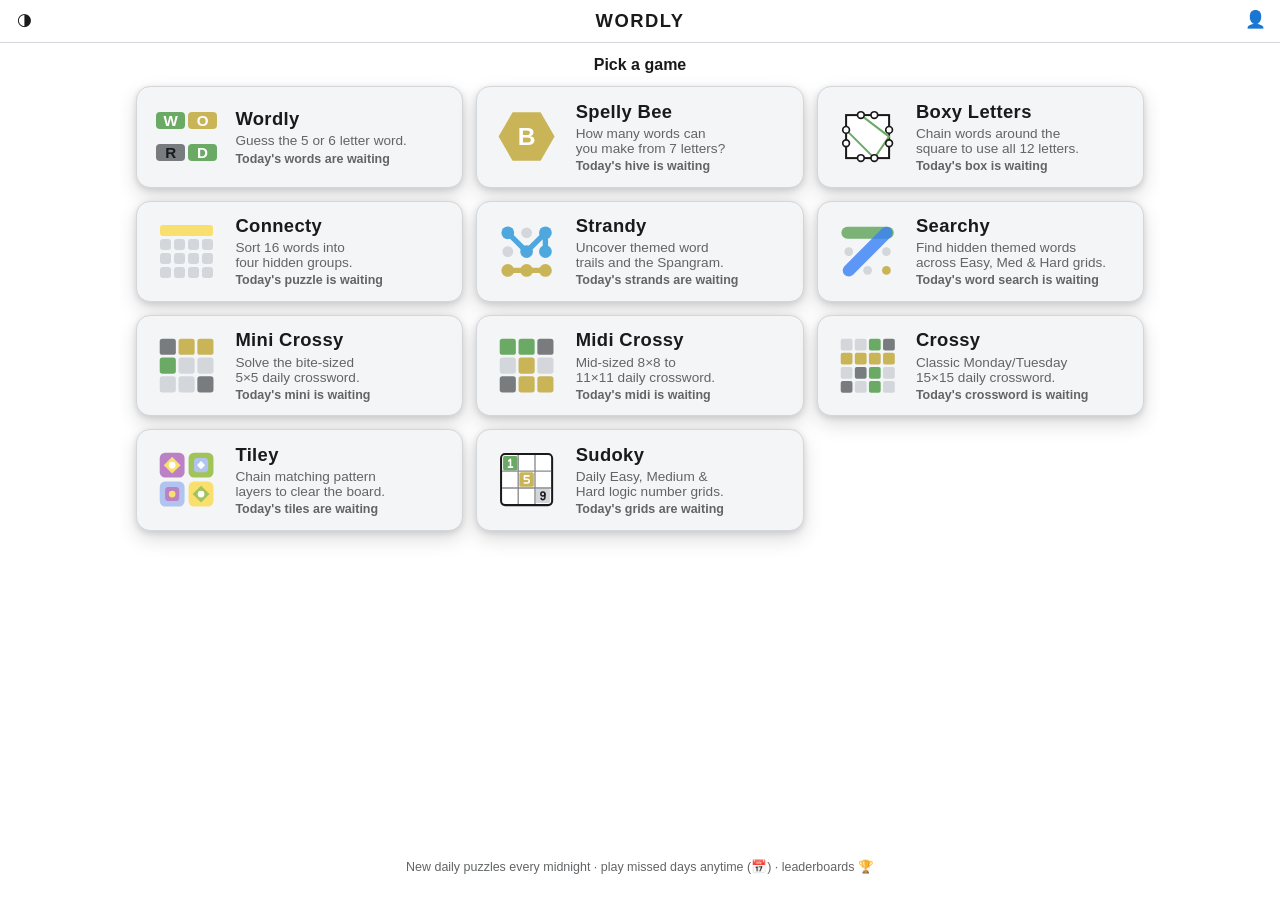
==== commit f1daa28d: "feat: add Searchy word search, Midi Crossy, Monday/Tuesday NYT 15x15 Crossy, high-contrast absent ke" ====
--- a/public/index.html
+++ b/public/index.html
@@ -11,8 +11,8 @@
 <link rel="icon" type="image/png" href="icon.png">
 <link rel="apple-touch-icon" href="icon.png">
 <link rel="manifest" href="manifest.json">
-<link rel="stylesheet" href="style.css?v=6">
-<link rel="stylesheet" href="games.css?v=6">
+<link rel="stylesheet" href="style.css?v=7">
+<link rel="stylesheet" href="games.css?v=7">
 </head>
 <body class="game-menu">
 <div id="toast-container" class="toast-container" aria-live="polite"></div>
@@ -113,6 +113,24 @@
       </span>
     </a>
 
+    <a class="game-card" href="/wordsearch">
+      <span class="game-icon icon-wordsearch" aria-hidden="true">
+        <svg viewBox="0 0 100 100">
+          <line x1="20" y1="22" x2="80" y2="22" stroke="var(--color-correct, #538d4e)" stroke-width="18" stroke-linecap="round" opacity="0.88"></line>
+          <line x1="22" y1="78" x2="78" y2="22" stroke="#3b82f6" stroke-width="18" stroke-linecap="round" opacity="0.82"></line>
+          <circle cx="22" cy="50" r="6.5" fill="var(--color-key-bg, #818384)"></circle>
+          <circle cx="50" cy="78" r="6.5" fill="var(--color-key-bg, #818384)"></circle>
+          <circle cx="78" cy="50" r="6.5" fill="var(--color-key-bg, #818384)"></circle>
+          <circle cx="78" cy="78" r="6.5" fill="var(--bee-center, var(--color-present, #b59f3b))"></circle>
+        </svg>
+      </span>
+      <span class="game-info">
+        <span class="game-name">Searchy</span>
+        <span class="game-desc">Find hidden themed words across Easy, Med &amp; Hard grids.</span>
+        <span id="status-wordsearch" class="game-status"></span>
+      </span>
+    </a>
+
     <a class="game-card" href="/mini">
       <span class="game-icon icon-mini" aria-hidden="true">
         <svg viewBox="0 0 100 100">
@@ -131,6 +149,27 @@
         <span class="game-name">Mini Crossy</span>
         <span class="game-desc">Solve the bite-sized 5&times;5 daily crossword.</span>
         <span id="status-mini" class="game-status"></span>
+      </span>
+    </a>
+
+    <a class="game-card" href="/midi">
+      <span class="game-icon icon-midi" aria-hidden="true">
+        <svg viewBox="0 0 100 100">
+          <rect x="10" y="10" width="24" height="24" rx="4" fill="var(--color-correct, #538d4e)"></rect>
+          <rect x="38" y="10" width="24" height="24" rx="4" fill="var(--color-correct, #538d4e)"></rect>
+          <rect x="66" y="10" width="24" height="24" rx="4" fill="var(--color-absent, #3a3a3c)"></rect>
+          <rect x="10" y="38" width="24" height="24" rx="4" fill="var(--color-key-bg, #818384)"></rect>
+          <rect x="38" y="38" width="24" height="24" rx="4" fill="var(--bee-center, var(--color-present, #b59f3b))"></rect>
+          <rect x="66" y="38" width="24" height="24" rx="4" fill="var(--color-key-bg, #818384)"></rect>
+          <rect x="10" y="66" width="24" height="24" rx="4" fill="var(--color-absent, #3a3a3c)"></rect>
+          <rect x="38" y="66" width="24" height="24" rx="4" fill="var(--bee-center, var(--color-present, #b59f3b))"></rect>
+          <rect x="66" y="66" width="24" height="24" rx="4" fill="var(--bee-center, var(--color-present, #b59f3b))"></rect>
+        </svg>
+      </span>
+      <span class="game-info">
+        <span class="game-name">Midi Crossy</span>
+        <span class="game-desc">Mid-sized 8&times;8 to 11&times;11 daily crossword.</span>
+        <span id="status-midi" class="game-status"></span>
       </span>
     </a>
 
@@ -157,7 +196,7 @@
       </span>
       <span class="game-info">
         <span class="game-name">Crossy</span>
-        <span class="game-desc">Tackle the full-sized daily crossword.</span>
+        <span class="game-desc">Classic Monday/Tuesday 15&times;15 daily crossword.</span>
         <span id="status-crossword" class="game-status"></span>
       </span>
     </a>
@@ -217,7 +256,7 @@
   <p class="menu-foot">New daily puzzles every midnight · play missed days anytime (&#128197;) · leaderboards&nbsp;&#127942;</p>
 </main>
 
-<script src="common.js?v=6"></script>
+<script src="common.js?v=7"></script>
 <script>
 (() => {
   const S = Shared;
@@ -298,6 +337,25 @@
     set("status-strands", "Today's strands are waiting");
   }
 
+  const wsSummary = [
+    ["easy", "Easy"],
+    ["medium", "Med"],
+    ["hard", "Hard"],
+  ]
+    .map(([diff, label]) => {
+      const s = S.load(`wordsearch:daily:${diff}:${today}`);
+      if (!s || (!s.started && !s.over)) return null;
+      if (!s.over) return `${label} in progress`;
+      recapLines.push(`🔍 Searchy (${label}): ${S.formatTimer(s.activeMs || 0)}${!s.hints ? " ★" : ""}`);
+      return `${label} ✓${!s.hints ? " ★" : ""}`;
+    })
+    .filter(Boolean);
+  set(
+    "status-wordsearch",
+    wsSummary.length ? `Today: ${wsSummary.join(" · ")}` : "Today's word search is waiting",
+    wsSummary.length
+  );
+
   const mini = S.load(`mini:daily:${today}`);
   if (mini && mini.over) {
     set(
@@ -310,6 +368,20 @@
     set("status-mini", `Today: in progress · ${mini.filled || 0}/${mini.total || 25}`, true);
   } else {
     set("status-mini", "Today's mini is waiting");
+  }
+
+  const midi = S.load(`midi:daily:${today}`);
+  if (midi && midi.over) {
+    set(
+      "status-midi",
+      `Today: ✓ solved in ${S.formatTimer(midi.activeMs || 0)}${midi.hints ? ` · ${midi.hints} hint${midi.hints === 1 ? "" : "s"}` : " ★"}`,
+      true
+    );
+    recapLines.push(`🧩 Midi Crossy: ${S.formatTimer(midi.activeMs || 0)}${midi.hints ? "" : " ★"}`);
+  } else if (midi && midi.started) {
+    set("status-midi", `Today: in progress · ${midi.filled || 0}/${midi.total || ""}`, true);
+  } else {
+    set("status-midi", "Today's midi is waiting");
   }
 
   const cw = S.load(`crossword:daily:${today}`);
--- a/public/style.css
+++ b/public/style.css
@@ -1793,14 +1793,24 @@
 
 .key.correct { background: var(--color-correct); color: var(--key-text-on-color); }
 .key.present { background: var(--color-present); color: var(--key-text-on-color); }
-.key.absent { background: var(--color-absent); color: var(--color-text); opacity: 0.7; }
-
-/* Absent keys are fully opaque in every theme, so they show the same color
-   as an absent tile instead of letting the background image bleed through
-   (theme blocks above set the colors; this only settles the opacity). */
-html[data-theme] .key.absent,
 .key.absent {
-  opacity: 1 !important;
+  background: var(--color-bg) !important;
+  color: var(--color-text-dim) !important;
+  border: 1px dashed var(--color-border) !important;
+  box-shadow: none !important;
+  opacity: 0.28 !important;
+  filter: saturate(0.2) brightness(0.72);
+  transform: scale(0.95);
+}
+
+html[data-theme="light"] .key.absent,
+html[data-theme="dessert"] .key.absent,
+html[data-theme="bubblegum"] .key.absent {
+  background: var(--color-surface) !important;
+  color: var(--color-text-dim) !important;
+  border: 1px dashed var(--color-border-strong) !important;
+  opacity: 0.34 !important;
+  filter: grayscale(0.8);
 }
 
 /* ---------- Toast ---------- */
--- a/public/games.css
+++ b/public/games.css
@@ -1206,12 +1206,26 @@
   background: var(--conn-t0);
 }
 
-/* ---------- Crosswords (Mini Crossy & Crossy) ---------- */
+/* ---------- Crosswords (Mini Crossy, Midi Crossy & Crossy) ---------- */
 .icon-mini svg,
+.icon-midi svg,
 .icon-crossword svg {
   width: 100%;
   height: 100%;
   display: block;
+}
+
+.cw-size-nav a.len-btn {
+  text-decoration: none;
+  display: inline-flex;
+  align-items: center;
+  justify-content: center;
+}
+
+.cw-clue-len {
+  opacity: 0.72;
+  font-weight: 700;
+  font-size: 0.85em;
 }
 
 .cw-main {
@@ -1289,6 +1303,12 @@
   touch-action: manipulation;
 }
 
+.cw-board.cw-midi {
+  --cw-size: min(92vw, 355px, calc(100dvh - 395px));
+  gap: 1.5px;
+  padding: 2.5px;
+}
+
 .cw-board.cw-large {
   --cw-size: min(94vw, 385px, calc(100dvh - 415px));
   gap: 1.5px;
@@ -1372,6 +1392,12 @@
   pointer-events: none;
 }
 
+.cw-midi .cw-num {
+  font-size: 0.5rem;
+  top: 1px;
+  left: 1.5px;
+}
+
 .cw-large .cw-num {
   font-size: 0.44rem;
   top: 0.5px;
@@ -1384,6 +1410,11 @@
   line-height: 1;
   text-transform: uppercase;
   margin-top: 0.12rem;
+}
+
+.cw-midi .cw-letter {
+  font-size: clamp(0.82rem, 3.2vw, 1.1rem);
+  margin-top: 0.1rem;
 }
 
 .cw-large .cw-letter {
@@ -2458,13 +2489,235 @@
   font-size: 0.84rem;
 }
 
-.strands-share-grid {
+  .strands-share-grid {
   display: flex;
   flex-wrap: wrap;
   justify-content: center;
   gap: 0.3rem;
   font-size: 1.35rem;
   margin: 0.4rem 0 0.75rem;
+}
+
+/* ---------- Searchy (Word Search /wordsearch) ---------- */
+.icon-wordsearch svg {
+  width: 100%;
+  height: 100%;
+  display: block;
+}
+
+.ws-main {
+  flex: 1 1 auto;
+  width: 100%;
+  max-width: 520px;
+  margin: 0 auto;
+  padding: 0.35rem 0.75rem calc(0.6rem + env(safe-area-inset-bottom));
+  display: flex;
+  flex-direction: column;
+  align-items: center;
+  justify-content: flex-start;
+  gap: 0.35rem;
+  overflow-y: auto;
+}
+
+.ws-game {
+  width: 100%;
+  display: flex;
+  flex-direction: column;
+  align-items: center;
+  gap: 0.38rem;
+}
+
+.ws-top {
+  width: 100%;
+  max-width: 400px;
+  display: flex;
+  align-items: stretch;
+  gap: 0.5rem;
+}
+
+.ws-theme-box {
+  flex: 1 1 auto;
+  background: var(--color-surface);
+  border: 1px solid var(--color-border-strong);
+  border-radius: 10px;
+  padding: 0.38rem 0.7rem;
+  display: flex;
+  flex-direction: column;
+  justify-content: center;
+  text-align: left;
+}
+
+.ws-theme-label {
+  font-size: 0.6rem;
+  font-weight: 800;
+  letter-spacing: 0.08em;
+  color: var(--color-correct);
+  text-transform: uppercase;
+}
+
+.ws-theme-title {
+  font-size: 0.96rem;
+  font-weight: 800;
+  color: var(--color-text);
+  line-height: 1.2;
+}
+
+.ws-meta-col {
+  display: flex;
+  flex-direction: column;
+  justify-content: center;
+  align-items: flex-end;
+  gap: 0.15rem;
+  flex-shrink: 0;
+}
+
+.ws-progress {
+  margin: 0;
+  font-size: 0.76rem;
+  color: var(--color-text-dim);
+  white-space: nowrap;
+}
+
+.ws-progress strong {
+  color: var(--color-text);
+  font-variant-numeric: tabular-nums;
+}
+
+.ws-selection-preview {
+  min-height: 1.45rem;
+  font-size: 0.88rem;
+  font-weight: 800;
+  letter-spacing: 0.08em;
+  color: var(--color-text);
+  display: flex;
+  align-items: center;
+  justify-content: center;
+  text-transform: uppercase;
+}
+
+.ws-board-wrap {
+  --ws-px: min(92vw, 370px, calc(100dvh - 300px));
+  width: var(--ws-px);
+  height: var(--ws-px);
+  position: relative;
+  background: var(--color-surface);
+  border: 2px solid var(--color-border-strong);
+  border-radius: 12px;
+  box-shadow: 0 6px 20px rgba(0, 0, 0, 0.22);
+  user-select: none;
+  -webkit-user-select: none;
+  touch-action: none;
+  overflow: hidden;
+}
+
+.ws-svg {
+  position: absolute;
+  inset: 0;
+  width: 100%;
+  height: 100%;
+  pointer-events: none;
+  z-index: 1;
+}
+
+.ws-pill {
+  fill: none;
+  stroke-linecap: round;
+  stroke-linejoin: round;
+  opacity: 0.42;
+}
+
+.ws-pill.active {
+  stroke: var(--color-present);
+  opacity: 0.58;
+}
+
+.ws-board {
+  position: relative;
+  z-index: 2;
+  width: 100%;
+  height: 100%;
+  display: grid;
+  grid-template-columns: repeat(var(--ws-size, 10), minmax(0, 1fr));
+  grid-template-rows: repeat(var(--ws-size, 10), minmax(0, 1fr));
+  place-items: center;
+  touch-action: none;
+}
+
+.ws-cell {
+  width: 100%;
+  height: 100%;
+  border: none;
+  background: transparent;
+  color: var(--color-text);
+  font-size: clamp(0.78rem, calc(var(--ws-px) / var(--ws-size, 10) * 0.48), 1.18rem);
+  font-weight: 800;
+  font-family: inherit;
+  display: flex;
+  align-items: center;
+  justify-content: center;
+  cursor: pointer;
+  padding: 0;
+  user-select: none;
+  touch-action: none;
+  border-radius: 6px;
+  transition: transform 0.08s ease;
+}
+
+.ws-cell.active {
+  color: var(--color-text);
+  transform: scale(1.14);
+}
+
+.ws-cell.hint-start {
+  outline: 2.5px dashed var(--color-present);
+  outline-offset: -3px;
+  background: color-mix(in srgb, var(--color-present) 22%, transparent);
+}
+
+.ws-wordlist {
+  width: 100%;
+  max-width: 400px;
+  display: flex;
+  flex-wrap: wrap;
+  justify-content: center;
+  gap: 0.35rem;
+  padding: 0.15rem 0;
+}
+
+.ws-word-chip {
+  padding: 0.22rem 0.55rem;
+  border-radius: 999px;
+  border: 1.5px solid var(--color-border-strong);
+  background: var(--color-surface);
+  color: var(--color-text);
+  font-size: 0.74rem;
+  font-weight: 800;
+  letter-spacing: 0.05em;
+  text-transform: uppercase;
+  transition: opacity 0.15s ease, transform 0.15s ease;
+}
+
+.ws-word-chip.found {
+  background: color-mix(in srgb, var(--ws-chip-color, var(--color-correct)) 24%, var(--color-surface));
+  border-color: var(--ws-chip-color, var(--color-correct));
+  color: var(--color-text-dim);
+  text-decoration: line-through;
+  opacity: 0.72;
+}
+
+.ws-word-chip.hinted {
+  border-color: var(--color-present);
+  box-shadow: 0 0 0 1.5px var(--color-present);
+}
+
+.ws-controls {
+  gap: 0.45rem;
+}
+
+.ws-controls .pill-btn {
+  padding: 0.42rem 0.85rem;
+  min-width: 4.5rem;
+  font-size: 0.82rem;
 }
 
 /* ---------- Mobile Viewport Compact Optimizations ---------- */
